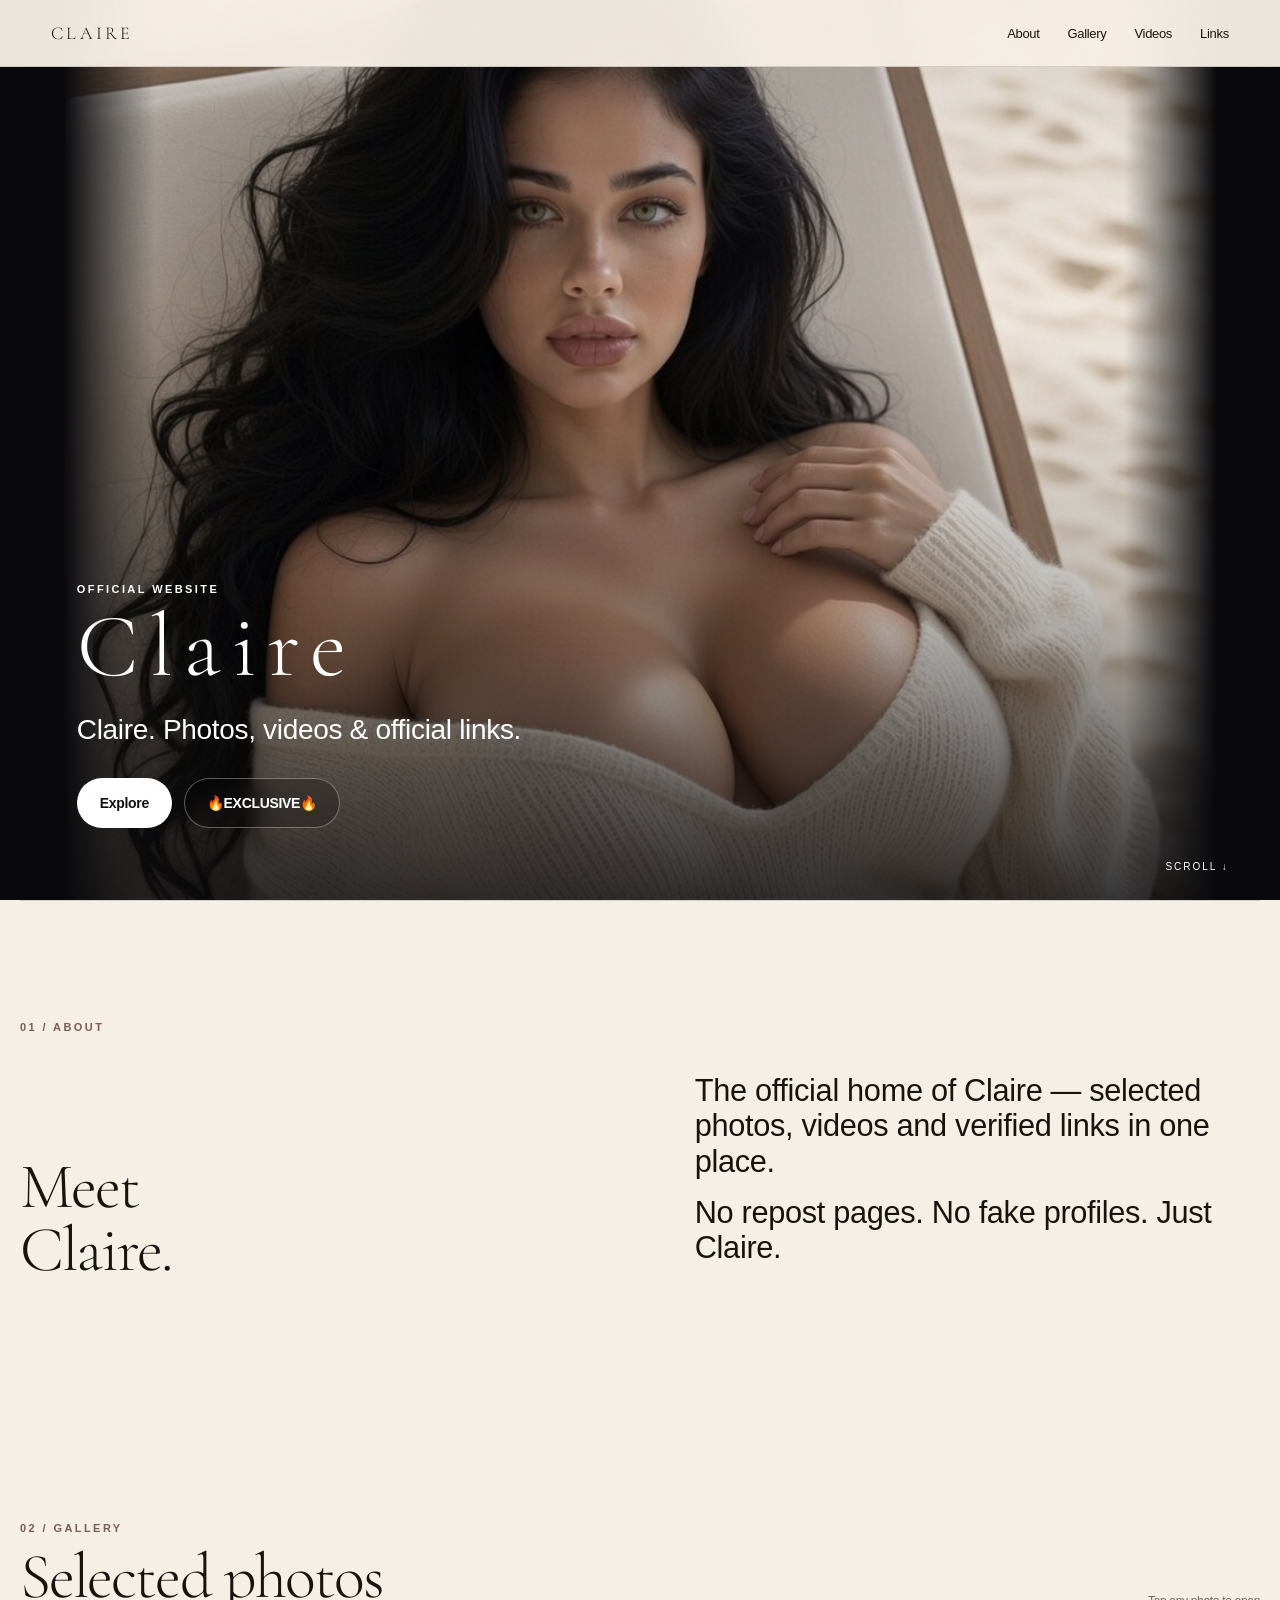
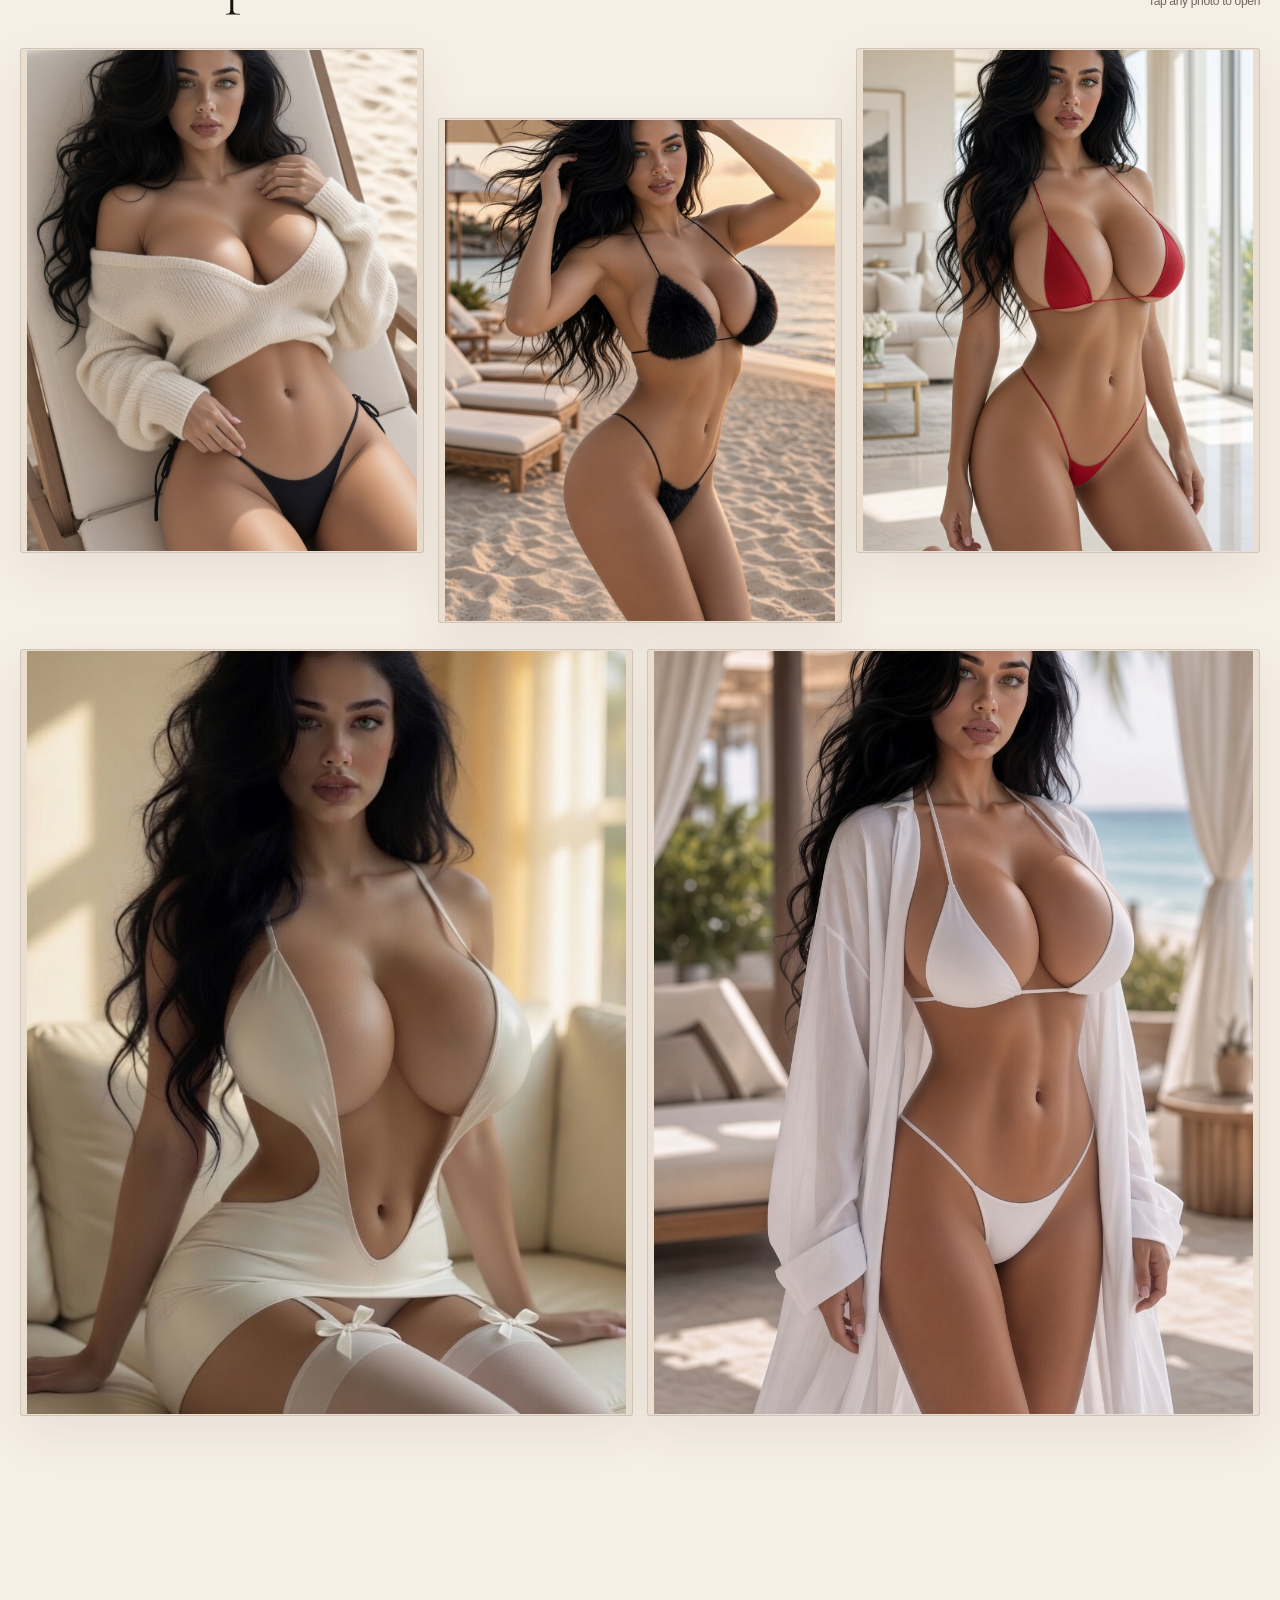
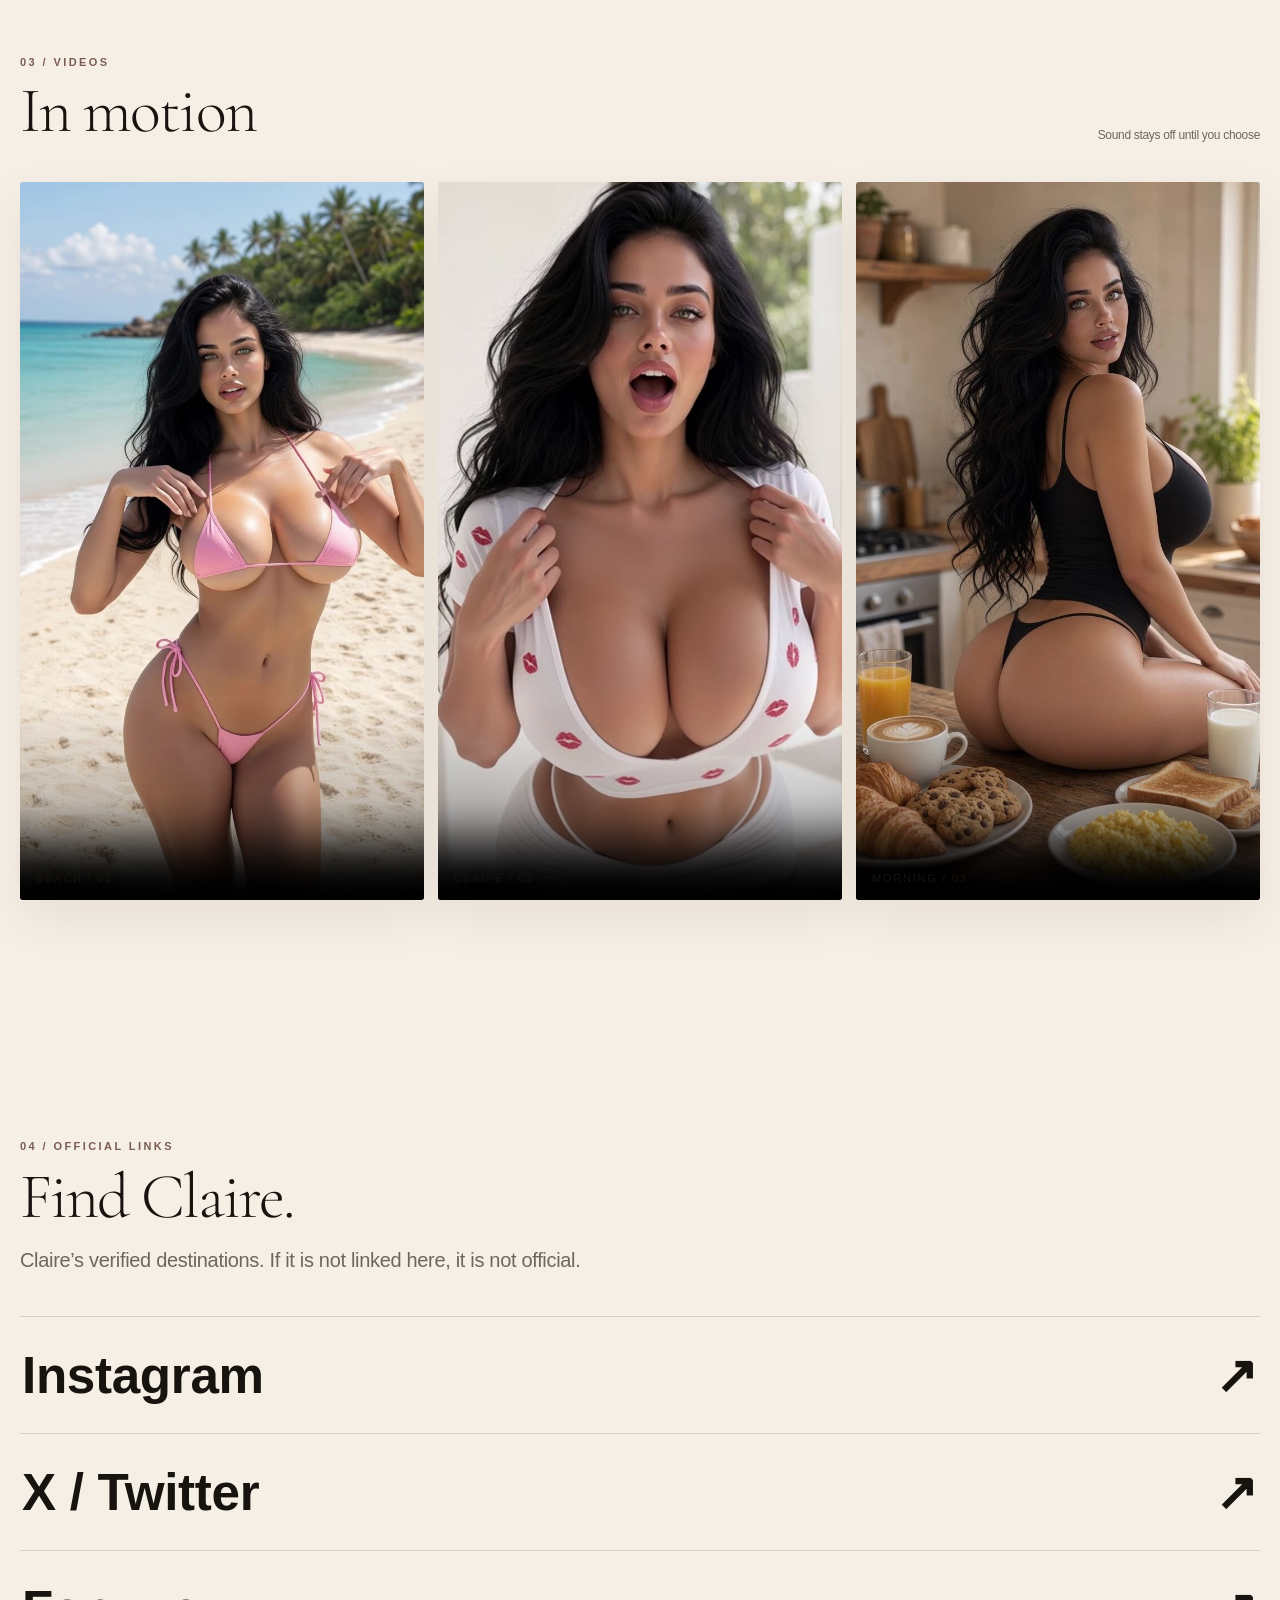
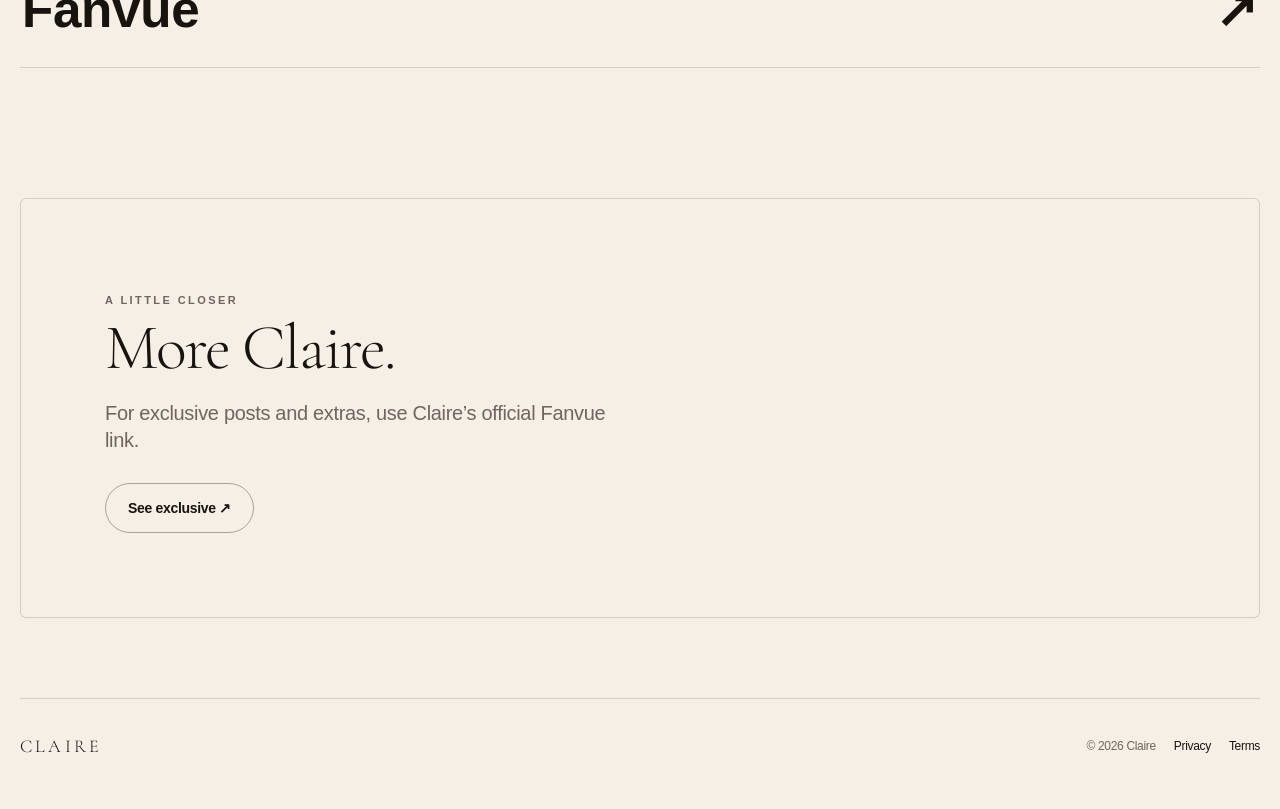
==== index.html @ aff9a241 "Add files via upload" ====
<!doctype html>
<html lang="en">
<head>
  <meta charset="utf-8" />
  <meta name="viewport" content="width=device-width, initial-scale=1" />
  <meta name="theme-color" content="#f3ede4" />
  <meta name="description" content="Claire — Official Website. Photos, videos and official links." />
  <title>Claire — Official Website</title>
  <link rel="preconnect" href="https://fonts.googleapis.com">
  <link rel="preconnect" href="https://fonts.gstatic.com" crossorigin>
  <link href="https://fonts.googleapis.com/css2?family=Cormorant+Garamond:wght@300;400&display=swap" rel="stylesheet">
  <link rel="stylesheet" href="styles.css?v=13" />

  <style>
    /* CLAIRE HERO V9 — full-page, centered, head + bust visible */
    .hero-media {
      position: absolute !important;
      inset: 0 !important;
      overflow: hidden !important;
      background: #09090b !important;
    }

    .hero-bg-video {
      position: absolute !important;
      inset: -6% !important;
      width: 112% !important;
      height: 112% !important;
      object-fit: cover !important;
      object-position: 50% 18% !important;
      filter: blur(28px) brightness(.46) saturate(.92) !important;
      transform: scale(1.06) !important;
      z-index: 0 !important;
    }

    .hero-fallback {
      position: absolute !important;
      inset: 0 !important;
      z-index: -1 !important;
    }

    @media (min-width: 761px) {
      .hero-video,
      .hero-video.is-ready {
        display: block !important;
        position: absolute !important;
        left: 50% !important;
        top: -19vh !important;

        width: auto !important;
        height: 228vh !important;

        max-width: none !important;
        max-height: none !important;

        object-fit: contain !important;
        object-position: center center !important;

        transform: translateX(-50%) !important;
        z-index: 2 !important;

        -webkit-mask-image: linear-gradient(
          to right,
          transparent 0%,
          black 8%,
          black 92%,
          transparent 100%
        ) !important;
        mask-image: linear-gradient(
          to right,
          transparent 0%,
          black 8%,
          black 92%,
          transparent 100%
        ) !important;
      }

      .hero-shade {
        z-index: 3 !important;
        background:
          linear-gradient(
            to top,
            rgba(9,9,11,.80) 0%,
            rgba(9,9,11,.24) 34%,
            rgba(9,9,11,.05) 66%,
            rgba(9,9,11,.12) 100%
          ) !important;
      }

      .hero-content,
      .scroll-cue {
        z-index: 4 !important;
      }

      .hero-content {
        width: min(930px, 100%) !important;
      }
    }

    @media (max-width: 760px) {
      .hero-bg-video {
        display: none !important;
      }

      .hero-video,
      .hero-video.is-ready {
        display: block !important;
        position: absolute !important;
        inset: 0 !important;
        width: 100% !important;
        height: 100% !important;
        object-fit: cover !important;
        object-position: 50% 22% !important;
        transform: none !important;
        z-index: 2 !important;
      }

      .hero-shade {
        z-index: 3 !important;
      }

      .hero-content {
        z-index: 4 !important;
      }
    }
  </style>


  <style>
    /* V11 — elegant serif + MUCH smaller section titles */
    .intro h2,
    .section-heading h2,
    .links-section h2,
    .exclusive h2 {
      font-family: "Cormorant Garamond", Georgia, serif !important;
      font-weight: 300 !important;
      font-size: clamp(42px, 5vw, 72px) !important;
      line-height: 0.98 !important;
      letter-spacing: -0.03em !important;
    }

    @media (max-width: 760px) {
      .intro h2,
      .section-heading h2,
      .links-section h2,
      .exclusive h2 {
        font-size: clamp(38px, 11vw, 52px) !important;
      }
    }
  </style>


  <style>
    /* V12 — soft cream editorial palette */
    :root {
      --cream: #f3ede4;
      --cream-2: #ece2d5;
      --ink: #17130f;
      --ink-soft: #6f675f;
      --cream-line: rgba(23,19,15,.14);
      --rose-muted: #b68f87;
    }

    html,
    body {
      background: var(--cream) !important;
      color: var(--ink) !important;
    }

    body {
      background-image:
        radial-gradient(circle at 15% 22%, rgba(255,255,255,.65), transparent 24%),
        linear-gradient(180deg, #f7f2eb 0%, var(--cream) 45%, #efe6da 100%) !important;
    }

    .noise {
      opacity: .025 !important;
      mix-blend-mode: multiply;
    }

    .site-header {
      background: rgba(247,242,235,.88) !important;
      border-bottom: 1px solid rgba(23,19,15,.08);
      backdrop-filter: blur(14px) !important;
      -webkit-backdrop-filter: blur(14px) !important;
    }

    .site-header .brand,
    .site-header .nav,
    .site-header .nav a,
    .menu-toggle {
      color: var(--ink) !important;
    }

    .hero {
      color: #fff !important;
      background: #09090b !important;
    }

    .hero .eyebrow,
    .hero h1,
    .hero-copy,
    .hero .button-ghost,
    .scroll-cue {
      color: #fff !important;
    }

    .hero .button-primary {
      background: #fff !important;
      color: #111 !important;
    }

    .hero .button-ghost {
      border-color: rgba(255,255,255,.34) !important;
      background: rgba(0,0,0,.18) !important;
    }

    .section,
    .intro,
    .links-section,
    .footer {
      color: var(--ink) !important;
      background: transparent !important;
    }

    .intro {
      border-top-color: var(--cream-line) !important;
    }

    .intro h2,
    .section-heading h2,
    .links-section h2,
    .exclusive h2,
    .intro-copy,
    .links-lead,
    .social-card,
    .footer,
    .footer a,
    .section-note {
      color: var(--ink) !important;
    }

    .muted,
    .section-note,
    .links-lead,
    .footer-meta {
      color: var(--ink-soft) !important;
    }

    .section-kicker {
      color: #7f5f58 !important;
    }

    .gallery-card,
    .video-card {
      background: #e7ddd0 !important;
      box-shadow: 0 18px 50px rgba(70,55,40,.08);
    }

    .gallery-card {
      border: 1px solid rgba(23,19,15,.12);
    }

    .social-list {
      border-top-color: var(--cream-line) !important;
    }

    .social-card {
      border-bottom-color: var(--cream-line) !important;
    }

    .social-card:hover {
      color: #8b625b !important;
    }

    .exclusive {
      background: linear-gradient(135deg, #efe4d6 0%, #ead9c8 58%, #e5d0c4 100%) !important;
      color: var(--ink) !important;
      border: 1px solid rgba(23,19,15,.10);
      box-shadow: 0 28px 70px rgba(72,53,37,.08);
    }

    .exclusive .eyebrow,
    .exclusive p:not(.eyebrow) {
      color: var(--ink-soft) !important;
    }

    .button-light {
      background: transparent !important;
      color: var(--ink) !important;
      border-color: rgba(23,19,15,.35) !important;
    }

    .button-light:hover {
      background: var(--ink) !important;
      color: #fff !important;
    }

    .footer {
      border-top-color: var(--cream-line) !important;
    }

    .footer .brand {
      color: var(--ink) !important;
    }

    @media (max-width: 760px) {
      .nav {
        background: rgba(247,242,235,.97) !important;
        border-color: rgba(23,19,15,.12) !important;
      }

      .nav a {
        color: var(--ink) !important;
      }
    }
  </style>


  <style>
    /* V13 — FORCE cream palette everywhere outside the hero */
    :root {
      --cream-bg: #f6efe5;
      --cream-bg-2: #efe4d7;
      --cream-line: rgba(24, 20, 16, .14);
      --ink: #17130f;
      --ink-soft: #6e665f;
    }

    html,
    body,
    main {
      background: var(--cream-bg) !important;
      color: var(--ink) !important;
    }

    main > section:not(.hero),
    .section,
    .intro,
    #about,
    #gallery,
    #videos,
    #links,
    .links-section,
    .footer {
      background: var(--cream-bg) !important;
      color: var(--ink) !important;
    }

    .site-header {
      background: rgba(246,239,229,.96) !important;
      border-bottom: 1px solid var(--cream-line) !important;
      backdrop-filter: blur(14px) !important;
      -webkit-backdrop-filter: blur(14px) !important;
    }

    .site-header .brand,
    .site-header .nav,
    .site-header .nav a,
    .site-header .menu-toggle {
      color: var(--ink) !important;
    }

    .hero {
      background: #09090b !important;
      color: #fff !important;
    }

    .hero *,
    .hero .eyebrow,
    .hero h1,
    .hero .hero-copy,
    .hero .scroll-cue {
      color: #fff !important;
    }

    .hero .button-primary {
      background: #fff !important;
      color: #111 !important;
    }

    .hero .button-ghost {
      color: #fff !important;
      background: rgba(0,0,0,.24) !important;
      border-color: rgba(255,255,255,.34) !important;
    }

    .section-kicker {
      color: #7b5c54 !important;
    }

    .intro h2,
    .section-heading h2,
    .links-section h2,
    .exclusive h2,
    .intro-copy,
    .intro-copy p,
    .links-lead,
    .section-note,
    .social-card,
    .social-card span,
    .footer,
    .footer a,
    .footer .brand {
      color: var(--ink) !important;
    }

    .muted,
    .section-note,
    .links-lead,
    .footer-meta {
      color: var(--ink-soft) !important;
    }

    .intro {
      border-top: 1px solid var(--cream-line) !important;
    }

    .social-list {
      border-top: 1px solid var(--cream-line) !important;
    }

    .social-card {
      border-bottom: 1px solid var(--cream-line) !important;
    }

    .gallery-card,
    .video-card {
      background: #e9ded0 !important;
      border-color: rgba(24,20,16,.12) !important;
    }

    .exclusive {
      background: var(--cream-bg-2) !important;
      color: var(--ink) !important;
      border: 1px solid var(--cream-line) !important;
      box-shadow: none !important;
    }

    .exclusive .eyebrow,
    .exclusive p:not(.eyebrow) {
      color: var(--ink-soft) !important;
    }

    .button-light {
      background: transparent !important;
      color: var(--ink) !important;
      border-color: rgba(24,20,16,.35) !important;
    }

    .button-light:hover {
      background: var(--ink) !important;
      color: #fff !important;
    }

    .footer {
      border-top: 1px solid var(--cream-line) !important;
    }

    @media (max-width: 760px) {
      .nav {
        background: rgba(246,239,229,.98) !important;
        border-color: var(--cream-line) !important;
      }

      .nav a {
        color: var(--ink) !important;
      }
    }
  </style>

</head>
<body>
  <div class="noise" aria-hidden="true"></div>

  <header class="site-header" id="top">
    <a class="brand" href="#top" aria-label="Claire home">CLAIRE</a>
    <button class="menu-toggle" aria-label="Open menu" aria-expanded="false">MENU</button>
    <nav class="nav" aria-label="Main navigation">
      <a href="#about">About</a>
      <a href="#gallery">Gallery</a>
      <a href="#videos">Videos</a>
      <a href="#links">Links</a>
    </nav>
  </header>

  <main>
    <section class="hero" aria-labelledby="hero-title">
      <div class="hero-media" aria-hidden="true">
        <video class="hero-bg-video" src="assets/videos/clip-01.mp4" autoplay muted playsinline loop preload="metadata"></video>
        <video id="heroVideo" class="hero-video" muted playsinline loop preload="metadata"></video>
        <div class="hero-fallback"></div>
      </div>
      <div class="hero-shade"></div>
      <div class="hero-content">
        <p class="eyebrow">OFFICIAL WEBSITE</p>
        <h1 id="hero-title">Claire</h1>
        <p class="hero-copy">Claire. Photos, videos & official links.</p>
        <div class="hero-actions">
          <!-- V15: flame EXCLUSIVE button -->
          <a class="button button-primary" href="#gallery">Explore</a>
          <a class="button button-ghost" data-social="fanvue" href="#links">🔥EXCLUSIVE🔥</a>
        </div>
      </div>
      <a class="scroll-cue" href="#about" aria-label="Scroll to about">SCROLL ↓</a>
    </section>

    <section class="section intro" id="about">
      <div class="section-kicker">01 / ABOUT</div>
      <div class="intro-grid">
        <h2>Meet<br />Claire.</h2>
        <div class="intro-copy">
          <p>The official home of Claire — selected photos, videos and verified links in one place.</p>
          <p class="muted">No repost pages. No fake profiles. Just Claire.</p>
        </div>
      </div>
    </section>

    <section class="section" id="gallery">
      <div class="section-heading">
        <div>
          <div class="section-kicker">02 / GALLERY</div>
          <h2>Selected photos</h2>
        </div>
        <span class="section-note">Tap any photo to open</span>
      </div>
      <div class="gallery-grid" id="galleryGrid" aria-live="polite"></div>
    </section>

    <section class="section" id="videos">
      <div class="section-heading">
        <div>
          <div class="section-kicker">03 / VIDEOS</div>
          <h2>In motion</h2>
        </div>
        <span class="section-note">Sound stays off until you choose</span>
      </div>
      <div class="video-grid" id="videoGrid"></div>
    </section>

    <section class="section links-section" id="links">
      <div class="section-kicker">04 / OFFICIAL LINKS</div>
      <h2>Find Claire.</h2>
      <p class="links-lead">Claire’s verified destinations. If it is not linked here, it is not official.</p>
      <div class="social-list">
        <a class="social-card" data-social="instagram" href="#" target="_blank" rel="noopener">
          <span>Instagram</span><strong>↗</strong>
        </a>
        <a class="social-card" data-social="x" href="#" target="_blank" rel="noopener">
          <span>X / Twitter</span><strong>↗</strong>
        </a>
        <a class="social-card" data-social="fanvue" href="#" target="_blank" rel="noopener">
          <span>Fanvue</span><strong>↗</strong>
        </a>
        
      </div>
    </section>

    <section class="exclusive" aria-label="Exclusive content">
      <div>
        <p class="eyebrow">A LITTLE CLOSER</p>
        <h2>More Claire.</h2>
        <p>For exclusive posts and extras, use Claire’s official Fanvue link.</p>
      </div>
      <a class="button button-light" data-social="fanvue" href="#" target="_blank" rel="noopener">See exclusive ↗</a>
    </section>
  </main>

  <footer class="footer">
    <a class="brand" href="#top">CLAIRE</a>
    <div class="footer-meta">
      <span>© <span id="year"></span> Claire</span>
      <a href="privacy.html">Privacy</a>
      <a href="terms.html">Terms</a>
    </div>
  </footer>

  <dialog class="lightbox" id="lightbox">
    <button class="lightbox-close" aria-label="Close image">×</button>
    <img id="lightboxImage" alt="Claire gallery image" />
  </dialog>

  <script src="config.js"></script>
  <script src="app.js"></script>
</body>
</html>
---- styles.css ----
:root {
  --bg: #09090b;
  --panel: #111114;
  --text: #f7f4f5;
  --muted: #aaa4a8;
  --line: rgba(255,255,255,.12);
  --accent: #f1a8c5;
  --accent-soft: #ffd7e6;
  --max: 1240px;
}

* { box-sizing: border-box; }
html { scroll-behavior: smooth; background: var(--bg); }
body {
  margin: 0;
  background: var(--bg);
  color: var(--text);
  font-family: Inter, ui-sans-serif, -apple-system, BlinkMacSystemFont, "Segoe UI", sans-serif;
  letter-spacing: -.02em;
}
a { color: inherit; text-decoration: none; }
button, a { -webkit-tap-highlight-color: transparent; }

.noise {
  position: fixed; inset: 0; z-index: 9999; pointer-events: none; opacity: .055;
  background-image: url("data:image/svg+xml,%3Csvg viewBox='0 0 180 180' xmlns='http://www.w3.org/2000/svg'%3E%3Cfilter id='n'%3E%3CfeTurbulence type='fractalNoise' baseFrequency='.95' numOctaves='3' stitchTiles='stitch'/%3E%3C/filter%3E%3Crect width='100%25' height='100%25' filter='url(%23n)' opacity='.45'/%3E%3C/svg%3E");
}

.site-header {
  position: fixed; top: 0; left: 0; right: 0; z-index: 50;
  display: flex; align-items: center; justify-content: space-between;
  padding: 22px clamp(20px, 4vw, 56px);
  background: linear-gradient(to bottom, rgba(9,9,11,.72), transparent);
  backdrop-filter: blur(2px);
}
.brand { font-family: "Cormorant Garamond", Georgia, serif; font-size: 18px; font-weight: 300; letter-spacing: .18em; }
.nav { display: flex; gap: 28px; font-size: 13px; color: rgba(255,255,255,.82); }
.nav a:hover { color: white; }
.menu-toggle { display: none; border: 0; color: white; background: transparent; font-weight: 800; letter-spacing: .12em; }

.hero {
  position: relative; min-height: 100svh; overflow: hidden;
  display: flex; align-items: end; padding: clamp(110px, 16vw, 190px) clamp(20px, 6vw, 80px) 72px;
}
.hero-media, .hero-shade { position: absolute; inset: 0; }
.hero-video { width: 100%; height: 100%; object-fit: cover; display: none; }
.hero-video.is-ready { display: block; }
.hero-fallback {
  width: 100%; height: 100%;
  background:
    radial-gradient(circle at 67% 20%, rgba(241,168,197,.35), transparent 29%),
    radial-gradient(circle at 18% 72%, rgba(255,255,255,.11), transparent 28%),
    linear-gradient(135deg, #1a171b 0%, #0d0d10 40%, #25151d 100%);
}
.hero-shade { background: linear-gradient(to top, rgba(9,9,11,.95) 0%, rgba(9,9,11,.18) 55%, rgba(9,9,11,.25) 100%); }
.hero-content { position: relative; z-index: 2; width: min(930px, 100%); }
.eyebrow, .section-kicker { font-size: 11px; letter-spacing: .22em; font-weight: 800; color: var(--accent-soft); }
.hero h1 { margin: 10px 0 12px; font-family: "Cormorant Garamond", Georgia, serif; font-size: clamp(44px, 7vw, 96px); font-weight: 300; line-height: .92; letter-spacing: .12em; text-transform: none; }
.hero-copy { margin: 26px 0 32px; max-width: 520px; font-size: clamp(18px, 2.2vw, 28px); color: rgba(255,255,255,.82); }
.hero-actions { display: flex; gap: 12px; flex-wrap: wrap; }
.button {
  display: inline-flex; align-items: center; justify-content: center; min-height: 50px;
  padding: 0 22px; border: 1px solid var(--line); border-radius: 999px; font-weight: 800; font-size: 14px;
  transition: transform .2s ease, background .2s ease, color .2s ease;
}
.button:hover { transform: translateY(-2px); }
.button-primary { background: white; color: #0b0b0d; }
.button-ghost { background: rgba(0,0,0,.2); backdrop-filter: blur(12px); }
.button-light { background: #0d0d10; color: white; border-color: #0d0d10; }
.scroll-cue { position: absolute; right: clamp(20px, 4vw, 56px); bottom: 28px; z-index: 2; font-size: 10px; letter-spacing: .2em; color: rgba(255,255,255,.55); }

.section { width: min(var(--max), calc(100% - 40px)); margin: 0 auto; padding: 120px 0; }
.intro { border-top: 1px solid var(--line); }
.intro-grid { display: grid; grid-template-columns: 1.05fr .95fr; gap: 50px; margin-top: 40px; align-items: end; }
.intro h2, .section-heading h2, .links-section h2, .exclusive h2 {
  margin: 0;
  font-family: "Cormorant Garamond", Georgia, serif;
  font-size: clamp(48px, 8vw, 110px);
  font-weight: 300;
  line-height: .9;
  letter-spacing: -.035em;
}
.intro-copy { max-width: 560px; font-size: clamp(21px, 2.4vw, 34px); line-height: 1.15; }
.intro-copy p { margin: 0 0 16px; }
.muted { color: var(--muted); }
.section-heading { display: flex; justify-content: space-between; align-items: end; gap: 20px; margin-bottom: 40px; }
.section-heading h2 { margin-top: 12px; font-size: clamp(46px, 6vw, 86px); font-family: "Cormorant Garamond", Georgia, serif; font-weight: 300; }
.section-note { color: var(--muted); font-size: 12px; }

.gallery-grid { display: grid; grid-template-columns: repeat(12, 1fr); gap: 14px; }
.gallery-card {
  grid-column: span 4; position: relative; aspect-ratio: 4/5; overflow: hidden; background: #141418;
  border-radius: 3px; cursor: zoom-in;
}
.gallery-card:nth-child(2), .gallery-card:nth-child(5) { margin-top: 70px; }
.gallery-card img { width: 100%; height: 100%; object-fit: cover; display: block; transition: transform .55s cubic-bezier(.2,.7,.2,1); }
.gallery-card:hover img { transform: scale(1.025); }
.gallery-card .ph {
  position: absolute; inset: 0; display: flex; align-items: end; padding: 18px;
  background: linear-gradient(145deg, #1a171b, #2b1721 62%, #111114);
  color: rgba(255,255,255,.62); font-size: 11px; letter-spacing: .16em;
}

.video-grid { display: grid; grid-template-columns: repeat(3, 1fr); gap: 14px; }
.video-card { position: relative; overflow: hidden; aspect-ratio: 9/16; background: #151518; border-radius: 3px; }
.video-card video { width: 100%; height: 100%; object-fit: cover; display: block; }
.video-placeholder { position: absolute; inset: 0; display: grid; place-items: center; background: radial-gradient(circle at 50% 35%, #3a1c29, #111114 65%); }
.video-placeholder span { width: 62px; height: 62px; border-radius: 50%; border: 1px solid rgba(255,255,255,.28); display: grid; place-items: center; font-size: 20px; }
.video-label { position: absolute; left: 16px; bottom: 16px; z-index: 2; font-size: 11px; letter-spacing: .16em; }

.links-section { padding-bottom: 130px; }
.links-section h2 { margin-top: 14px; }
.links-lead { color: var(--muted); font-size: 20px; margin: 20px 0 44px; }
.social-list { border-top: 1px solid var(--line); }
.social-card {
  display: flex; align-items: center; justify-content: space-between; gap: 20px;
  padding: 28px 2px; border-bottom: 1px solid var(--line); font-size: clamp(25px, 4vw, 54px); font-weight: 750;
  transition: padding .2s ease, color .2s ease;
}
.social-card:hover { padding-left: 14px; color: var(--accent-soft); }
.social-card.is-disabled { opacity: .35; pointer-events: none; }

.exclusive {
  width: min(var(--max), calc(100% - 40px)); margin: 0 auto 80px; padding: clamp(36px, 7vw, 84px);
  min-height: 420px; display: flex; flex-direction: column; justify-content: space-between; align-items: flex-start;
  background: linear-gradient(135deg, #f8e7ed, #f0a9c5 58%, #d77fa1); color: #101012; border-radius: 6px;
}
.exclusive .eyebrow { color: rgba(16,16,18,.66); }
.exclusive h2 { margin-top: 8px; }
.exclusive p:not(.eyebrow) { max-width: 520px; font-size: 20px; line-height: 1.35; color: rgba(16,16,18,.72); }

.footer {
  width: min(var(--max), calc(100% - 40px)); margin: 0 auto; padding: 36px 0 52px; border-top: 1px solid var(--line);
  display: flex; justify-content: space-between; gap: 30px; align-items: center;
}
.footer-meta { display: flex; gap: 18px; flex-wrap: wrap; color: var(--muted); font-size: 12px; }
.footer-meta a:hover { color: white; }

.lightbox { border: 0; padding: 0; width: 100vw; height: 100vh; max-width: none; max-height: none; background: rgba(0,0,0,.94); }
.lightbox::backdrop { background: rgba(0,0,0,.85); }
.lightbox img { width: 100%; height: 100%; object-fit: contain; }
.lightbox-close { position: fixed; top: 16px; right: 20px; z-index: 2; width: 46px; height: 46px; border-radius: 50%; border: 1px solid rgba(255,255,255,.2); background: rgba(0,0,0,.45); color: white; font-size: 26px; }

@media (max-width: 760px) {
  .site-header { padding: 18px 20px; }
  .menu-toggle { display: block; }
  .nav {
    position: absolute; top: 58px; left: 20px; right: 20px; display: none; flex-direction: column; gap: 0;
    background: rgba(13,13,16,.94); border: 1px solid var(--line); backdrop-filter: blur(18px); padding: 8px;
  }
  .nav.is-open { display: flex; }
  .nav a { padding: 14px 12px; }
  .hero { padding: 120px 20px 72px; }
  .hero h1 { font-size: clamp(42px, 14vw, 64px); letter-spacing: .10em; }
  .hero-copy { max-width: 330px; }
  .scroll-cue { display: none; }
  .section { width: min(100% - 32px, var(--max)); padding: 88px 0; }
  .intro-grid { grid-template-columns: 1fr; gap: 30px; }
  .section-heading { align-items: start; flex-direction: column; }
  .gallery-grid { grid-template-columns: repeat(2, 1fr); gap: 8px; }
  .gallery-card { grid-column: span 1; }
  .gallery-card:nth-child(2), .gallery-card:nth-child(5) { margin-top: 34px; }
  .video-grid { grid-template-columns: 1fr 1fr; gap: 8px; }
  .video-card:nth-child(3) { display: none; }
  .exclusive { width: calc(100% - 32px); min-height: 480px; margin-bottom: 48px; }
  .footer { width: calc(100% - 32px); align-items: flex-start; flex-direction: column; }
}

@media (prefers-reduced-motion: reduce) {
  html { scroll-behavior: auto; }
  * { transition: none !important; }
}

/* V2 — Claire media integration */
.hero-fallback.has-image {
  background-size: cover;
  background-position: center 34%;
  transform: scale(1.01);
}
.gallery-grid .gallery-card:nth-child(4),
.gallery-grid .gallery-card:nth-child(5) {
  grid-column: span 6;
  aspect-ratio: 4 / 5;
  margin-top: 12px;
}
.video-card::after {
  content: "";
  position: absolute;
  inset: 0;
  pointer-events: none;
  background: linear-gradient(to top, rgba(0,0,0,.42), transparent 28%);
}
.video-card video { position: relative; z-index: 0; }
.video-label { z-index: 3; text-shadow: 0 1px 14px rgba(0,0,0,.6); }
@media (max-width: 760px) {
  .gallery-grid .gallery-card:nth-child(4),
  .gallery-grid .gallery-card:nth-child(5) {
    grid-column: span 1;
    margin-top: 0;
  }
  .gallery-grid .gallery-card:nth-child(5) {
    grid-column: 1 / -1;
    aspect-ratio: 4 / 5;
  }
}
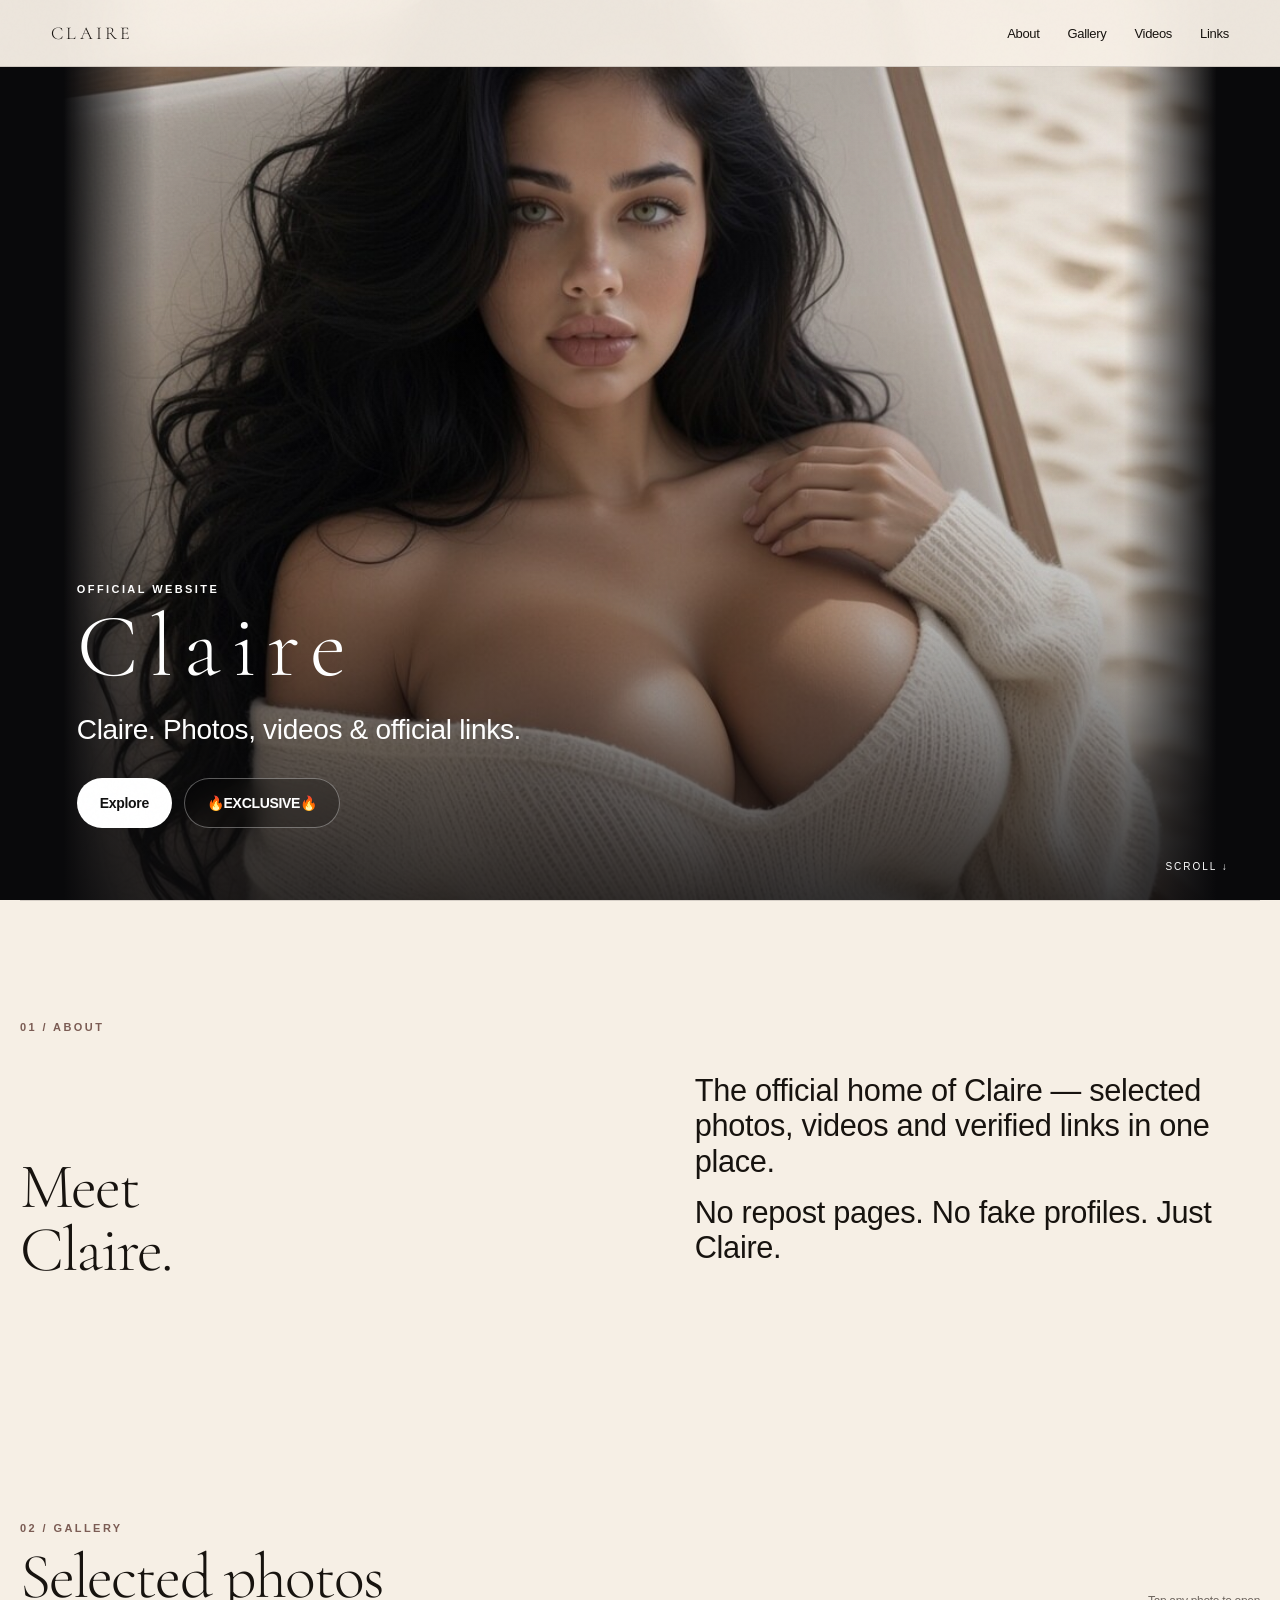
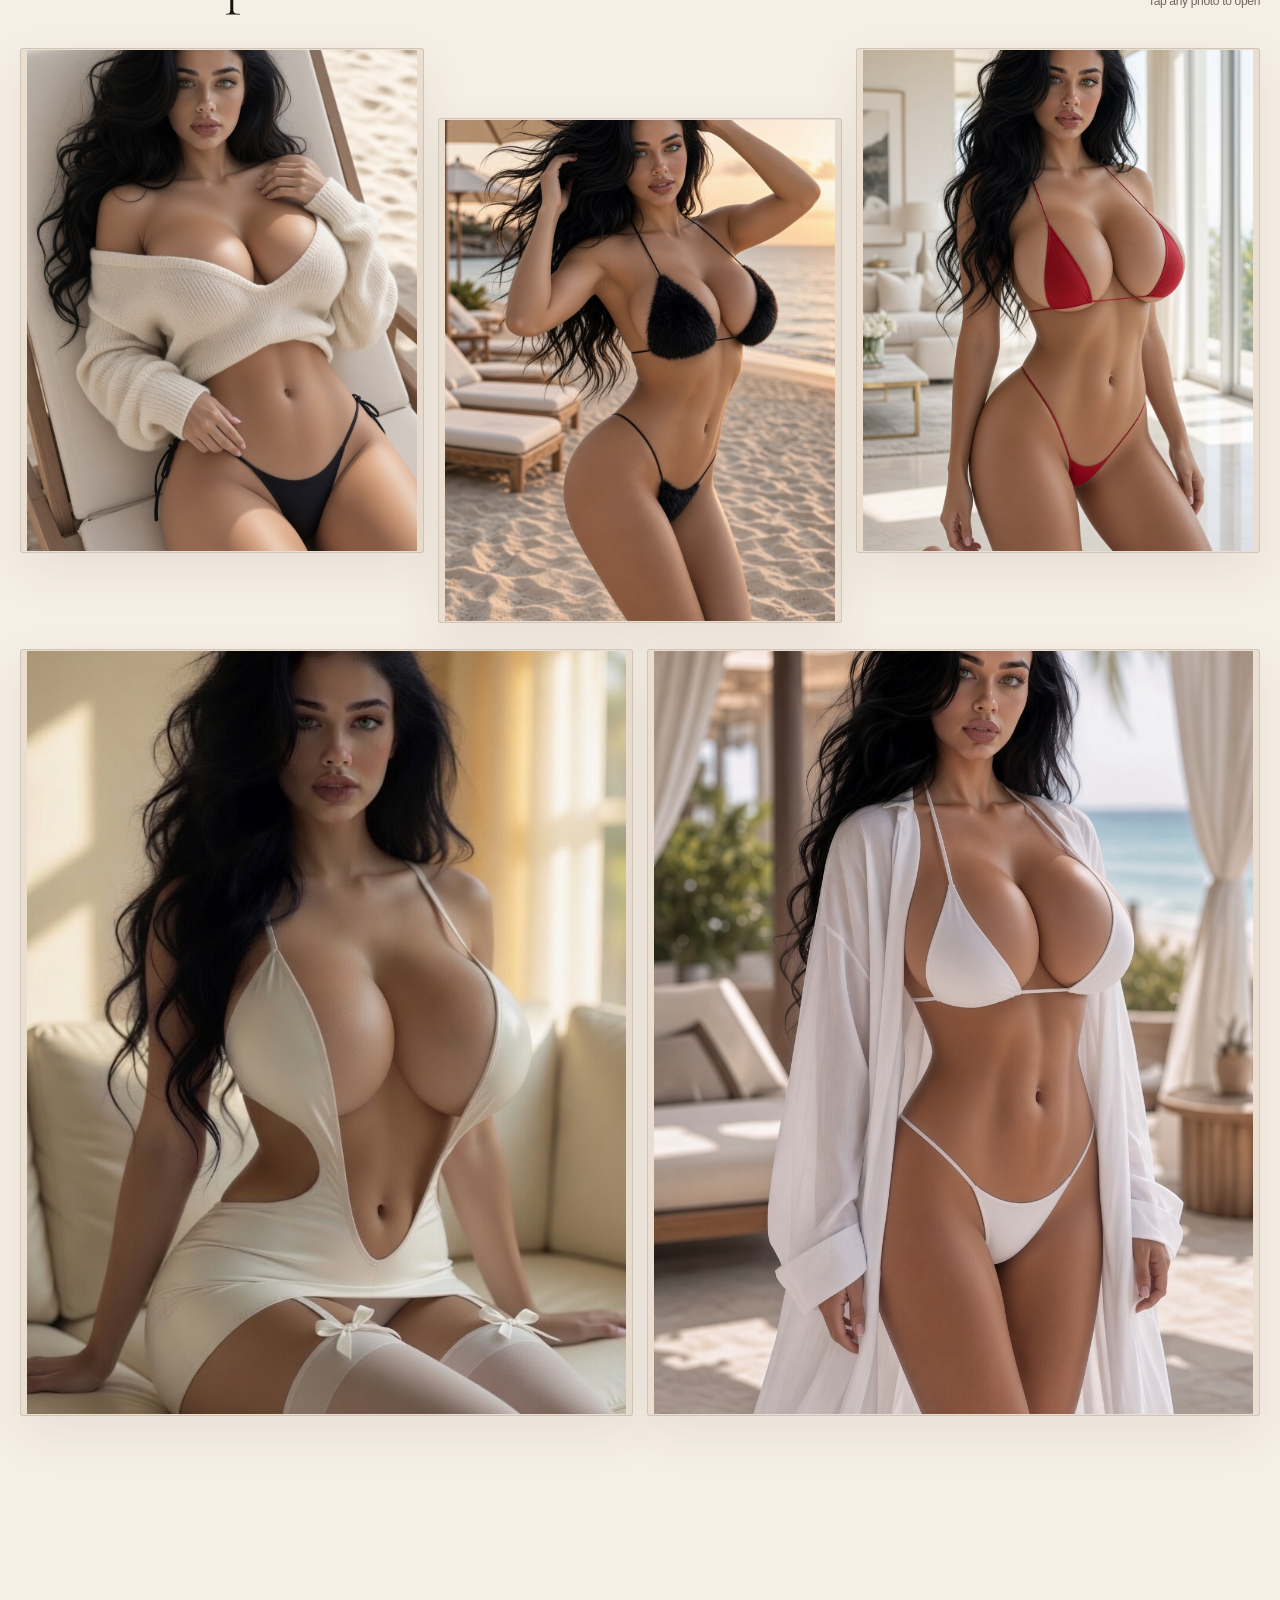
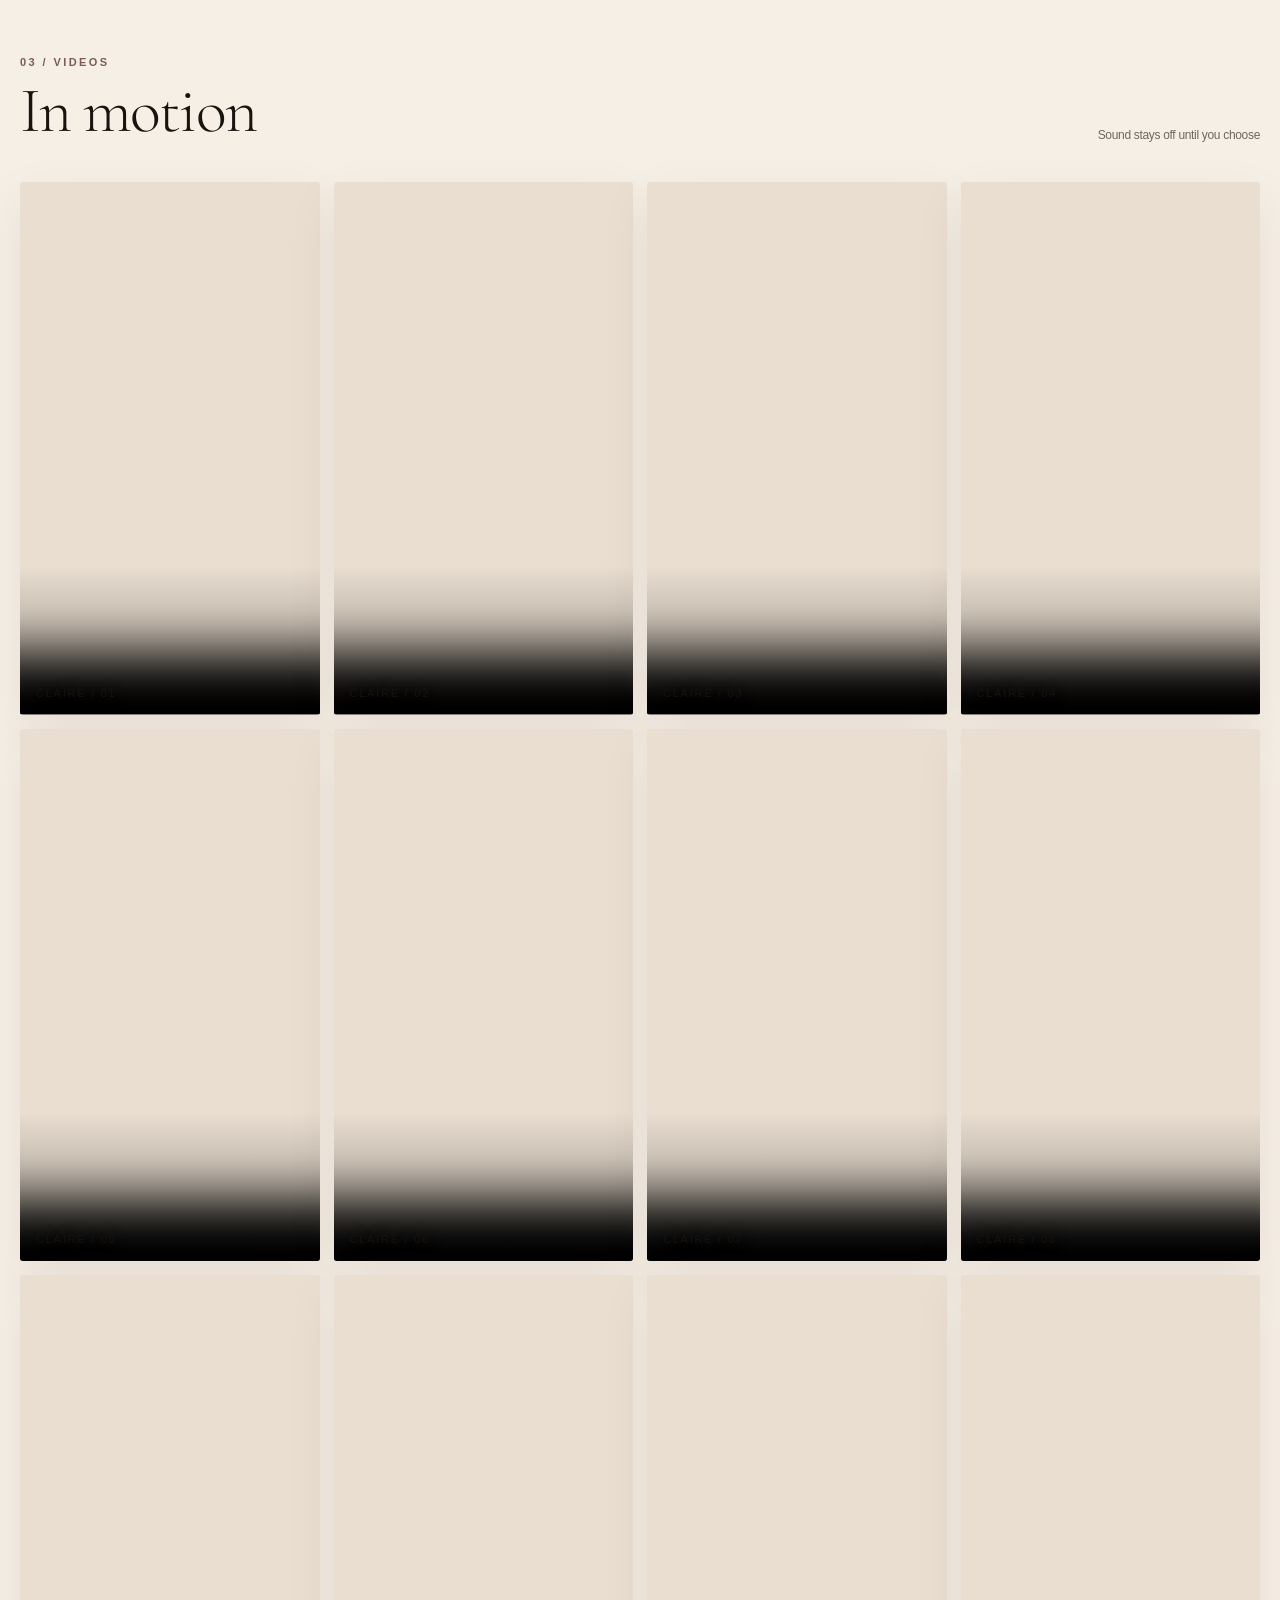
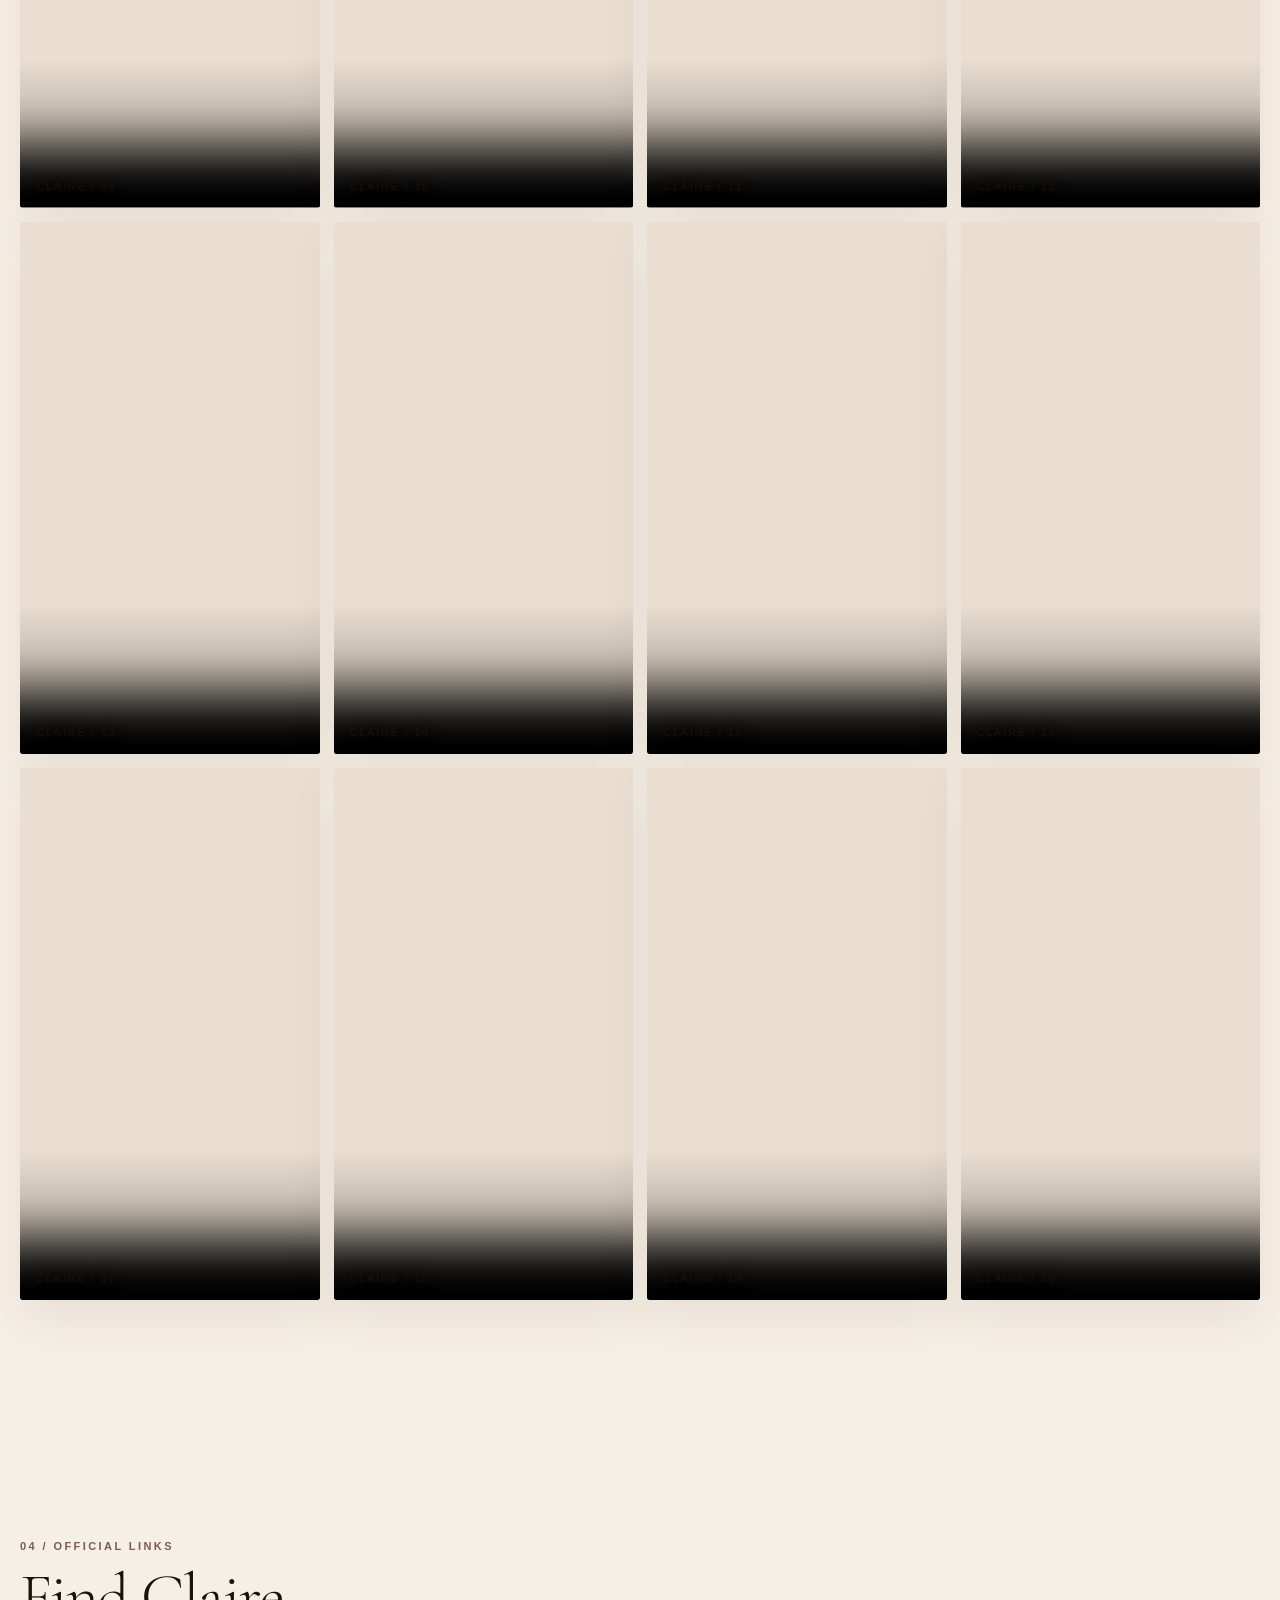
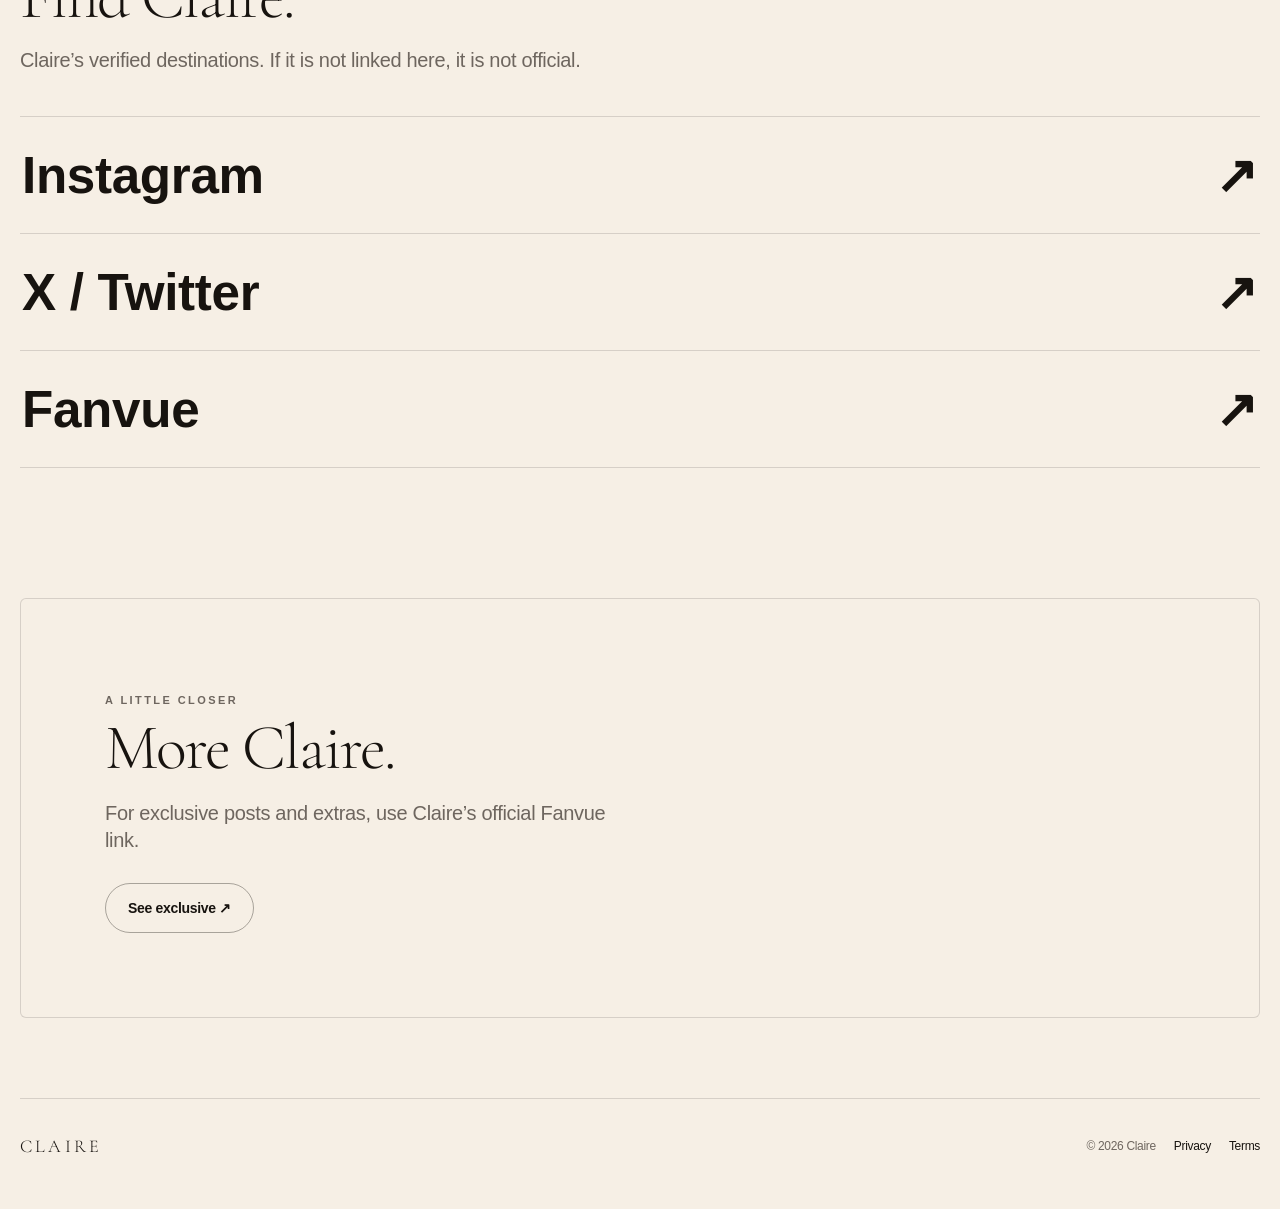
==== commit e4b849b4: "Update index.html" ====
--- a/index.html
+++ b/index.html
@@ -9,7 +9,7 @@
   <link rel="preconnect" href="https://fonts.googleapis.com">
   <link rel="preconnect" href="https://fonts.gstatic.com" crossorigin>
   <link href="https://fonts.googleapis.com/css2?family=Cormorant+Garamond:wght@300;400&display=swap" rel="stylesheet">
-  <link rel="stylesheet" href="styles.css?v=13" />
+  <link rel="stylesheet" href="styles.css?v=17" />
 
   <style>
     /* CLAIRE HERO V9 — full-page, centered, head + bust visible */
@@ -468,8 +468,21 @@
     }
   </style>
 
+
+  <style>
+    /* V16 — 20-video gallery */
+    @media (min-width: 1000px) {
+      .video-grid { grid-template-columns: repeat(4, 1fr) !important; }
+    }
+    @media (max-width: 760px) {
+      .video-grid { grid-template-columns: repeat(2, 1fr) !important; }
+      .video-card:nth-child(3) { display: block !important; }
+    }
+  </style>
+
 </head>
 <body>
+  <!-- CLAIRE SITE V17: 20 NEW VIDEOS INLINE CONFIG -->
   <div class="noise" aria-hidden="true"></div>
 
   <header class="site-header" id="top">
@@ -579,7 +592,174 @@
     <img id="lightboxImage" alt="Claire gallery image" />
   </dialog>
 
-  <script src="config.js"></script>
-  <script src="app.js"></script>
+  <script>
+/* V17 INLINE CONFIG — 20 showcase videos, hero unchanged */
+window.CLAIRE_SITE = {
+  socials: {
+    instagram: "https://www.instagram.com/claire_velvetmuse/",
+    x: "https://x.com/claireVelvetX",
+    fanvue: "https://www.fanvue.com/clairevogue",
+    tiktok: "#"
+  },
+  heroVideo: "assets/videos/clip-01.mp4",
+  heroPoster: "assets/images/claire-01.jpg",
+  gallery: [
+    "assets/images/claire-01.jpg",
+    "assets/images/claire-02.jpg",
+    "assets/images/claire-03.jpg",
+    "assets/images/claire-04.jpg",
+    "assets/images/claire-05.jpg"
+  ],
+  videos: [
+    { src: "assets/videos/showcase/claire-01.mp4", poster: "assets/posters/showcase/claire-01.jpg", label: "CLAIRE / 01" },
+    { src: "assets/videos/showcase/claire-02.mp4", poster: "assets/posters/showcase/claire-02.jpg", label: "CLAIRE / 02" },
+    { src: "assets/videos/showcase/claire-03.mp4", poster: "assets/posters/showcase/claire-03.jpg", label: "CLAIRE / 03" },
+    { src: "assets/videos/showcase/claire-04.mp4", poster: "assets/posters/showcase/claire-04.jpg", label: "CLAIRE / 04" },
+    { src: "assets/videos/showcase/claire-05.mp4", poster: "assets/posters/showcase/claire-05.jpg", label: "CLAIRE / 05" },
+    { src: "assets/videos/showcase/claire-06.mp4", poster: "assets/posters/showcase/claire-06.jpg", label: "CLAIRE / 06" },
+    { src: "assets/videos/showcase/claire-07.mp4", poster: "assets/posters/showcase/claire-07.jpg", label: "CLAIRE / 07" },
+    { src: "assets/videos/showcase/claire-08.mp4", poster: "assets/posters/showcase/claire-08.jpg", label: "CLAIRE / 08" },
+    { src: "assets/videos/showcase/claire-09.mp4", poster: "assets/posters/showcase/claire-09.jpg", label: "CLAIRE / 09" },
+    { src: "assets/videos/showcase/claire-10.mp4", poster: "assets/posters/showcase/claire-10.jpg", label: "CLAIRE / 10" },
+    { src: "assets/videos/showcase/claire-11.mp4", poster: "assets/posters/showcase/claire-11.jpg", label: "CLAIRE / 11" },
+    { src: "assets/videos/showcase/claire-12.mp4", poster: "assets/posters/showcase/claire-12.jpg", label: "CLAIRE / 12" },
+    { src: "assets/videos/showcase/claire-13.mp4", poster: "assets/posters/showcase/claire-13.jpg", label: "CLAIRE / 13" },
+    { src: "assets/videos/showcase/claire-14.mp4", poster: "assets/posters/showcase/claire-14.jpg", label: "CLAIRE / 14" },
+    { src: "assets/videos/showcase/claire-15.mp4", poster: "assets/posters/showcase/claire-15.jpg", label: "CLAIRE / 15" },
+    { src: "assets/videos/showcase/claire-16.mp4", poster: "assets/posters/showcase/claire-16.jpg", label: "CLAIRE / 16" },
+    { src: "assets/videos/showcase/claire-17.mp4", poster: "assets/posters/showcase/claire-17.jpg", label: "CLAIRE / 17" },
+    { src: "assets/videos/showcase/claire-18.mp4", poster: "assets/posters/showcase/claire-18.jpg", label: "CLAIRE / 18" },
+    { src: "assets/videos/showcase/claire-19.mp4", poster: "assets/posters/showcase/claire-19.jpg", label: "CLAIRE / 19" },
+    { src: "assets/videos/showcase/claire-20.mp4", poster: "assets/posters/showcase/claire-20.jpg", label: "CLAIRE / 20" }
+  ]
+};
+
+  </script>
+
+  <script>
+/* V17 INLINE APP */
+(() => {
+  const config = window.CLAIRE_SITE || {};
+  const socials = config.socials || {};
+
+  document.querySelectorAll('[data-social]').forEach((el) => {
+    const key = el.dataset.social;
+    const url = socials[key];
+    if (url && url !== '#') {
+      el.href = url;
+    } else {
+      if (el.classList.contains('social-card')) {
+        el.classList.add('is-disabled');
+        el.setAttribute('aria-disabled', 'true');
+        el.removeAttribute('target');
+      }
+      if (el.classList.contains('button')) {
+        el.href = '#links';
+      }
+    }
+  });
+
+  const heroVideo = document.getElementById('heroVideo');
+  const heroFallback = document.querySelector('.hero-fallback');
+  if (heroFallback && config.heroPoster) {
+    heroFallback.style.backgroundImage = `linear-gradient(to top, rgba(9,9,11,.18), rgba(9,9,11,.06)), url("${config.heroPoster}")`;
+    heroFallback.classList.add('has-image');
+  }
+  if (heroVideo && config.heroVideo) {
+    heroVideo.src = config.heroVideo;
+    if (config.heroPoster) heroVideo.poster = config.heroPoster;
+    heroVideo.addEventListener('canplay', () => {
+      heroVideo.classList.add('is-ready');
+      heroVideo.play().catch(() => {});
+    }, { once: true });
+  }
+
+  const galleryGrid = document.getElementById('galleryGrid');
+  const gallery = Array.isArray(config.gallery) ? config.gallery.filter(Boolean) : [];
+  const galleryItems = gallery.length ? gallery : ['', '', '', '', '', ''];
+
+  galleryItems.forEach((path, i) => {
+    const card = document.createElement('button');
+    card.type = 'button';
+    card.className = 'gallery-card';
+    card.setAttribute('aria-label', `Open Claire photo ${i + 1}`);
+
+    if (path) {
+      const img = document.createElement('img');
+      img.src = path;
+      img.alt = `Claire photo ${i + 1}`;
+      img.loading = i < 2 ? 'eager' : 'lazy';
+      img.decoding = 'async';
+      card.appendChild(img);
+      card.addEventListener('click', () => openLightbox(path));
+    } else {
+      const ph = document.createElement('div');
+      ph.className = 'ph';
+      ph.textContent = `CLAIRE / PHOTO ${String(i + 1).padStart(2, '0')}`;
+      card.appendChild(ph);
+    }
+    galleryGrid.appendChild(card);
+  });
+
+  const videoGrid = document.getElementById('videoGrid');
+  const videos = Array.isArray(config.videos) ? config.videos : [];
+  const videoItems = videos.length ? videos : ['', '', ''];
+
+  videoItems.forEach((item, i) => {
+    const data = typeof item === 'string' ? { src: item } : (item || {});
+    const card = document.createElement('article');
+    card.className = 'video-card';
+
+    if (data.src) {
+      const video = document.createElement('video');
+      video.src = data.src;
+      if (data.poster) video.poster = data.poster;
+      video.muted = true;
+      video.loop = true;
+      video.playsInline = true;
+      video.preload = 'none';
+      video.controls = true;
+      card.appendChild(video);
+    } else {
+      const ph = document.createElement('div');
+      ph.className = 'video-placeholder';
+      ph.innerHTML = '<span>▶</span>';
+      card.appendChild(ph);
+    }
+
+    const label = document.createElement('div');
+    label.className = 'video-label';
+    label.textContent = data.label || `VIDEO ${String(i + 1).padStart(2, '0')}`;
+    card.appendChild(label);
+    videoGrid.appendChild(card);
+  });
+
+  const lightbox = document.getElementById('lightbox');
+  const lightboxImage = document.getElementById('lightboxImage');
+  const close = document.querySelector('.lightbox-close');
+
+  function openLightbox(src) {
+    if (!lightbox || !lightboxImage) return;
+    lightboxImage.src = src;
+    lightbox.showModal();
+  }
+
+  close?.addEventListener('click', () => lightbox.close());
+  lightbox?.addEventListener('click', (e) => {
+    if (e.target === lightbox) lightbox.close();
+  });
+
+  const toggle = document.querySelector('.menu-toggle');
+  const nav = document.querySelector('.nav');
+  toggle?.addEventListener('click', () => {
+    const open = nav.classList.toggle('is-open');
+    toggle.setAttribute('aria-expanded', String(open));
+  });
+  nav?.querySelectorAll('a').forEach(a => a.addEventListener('click', () => nav.classList.remove('is-open')));
+
+  document.getElementById('year').textContent = new Date().getFullYear();
+})();
+
+  </script>
 </body>
 </html>
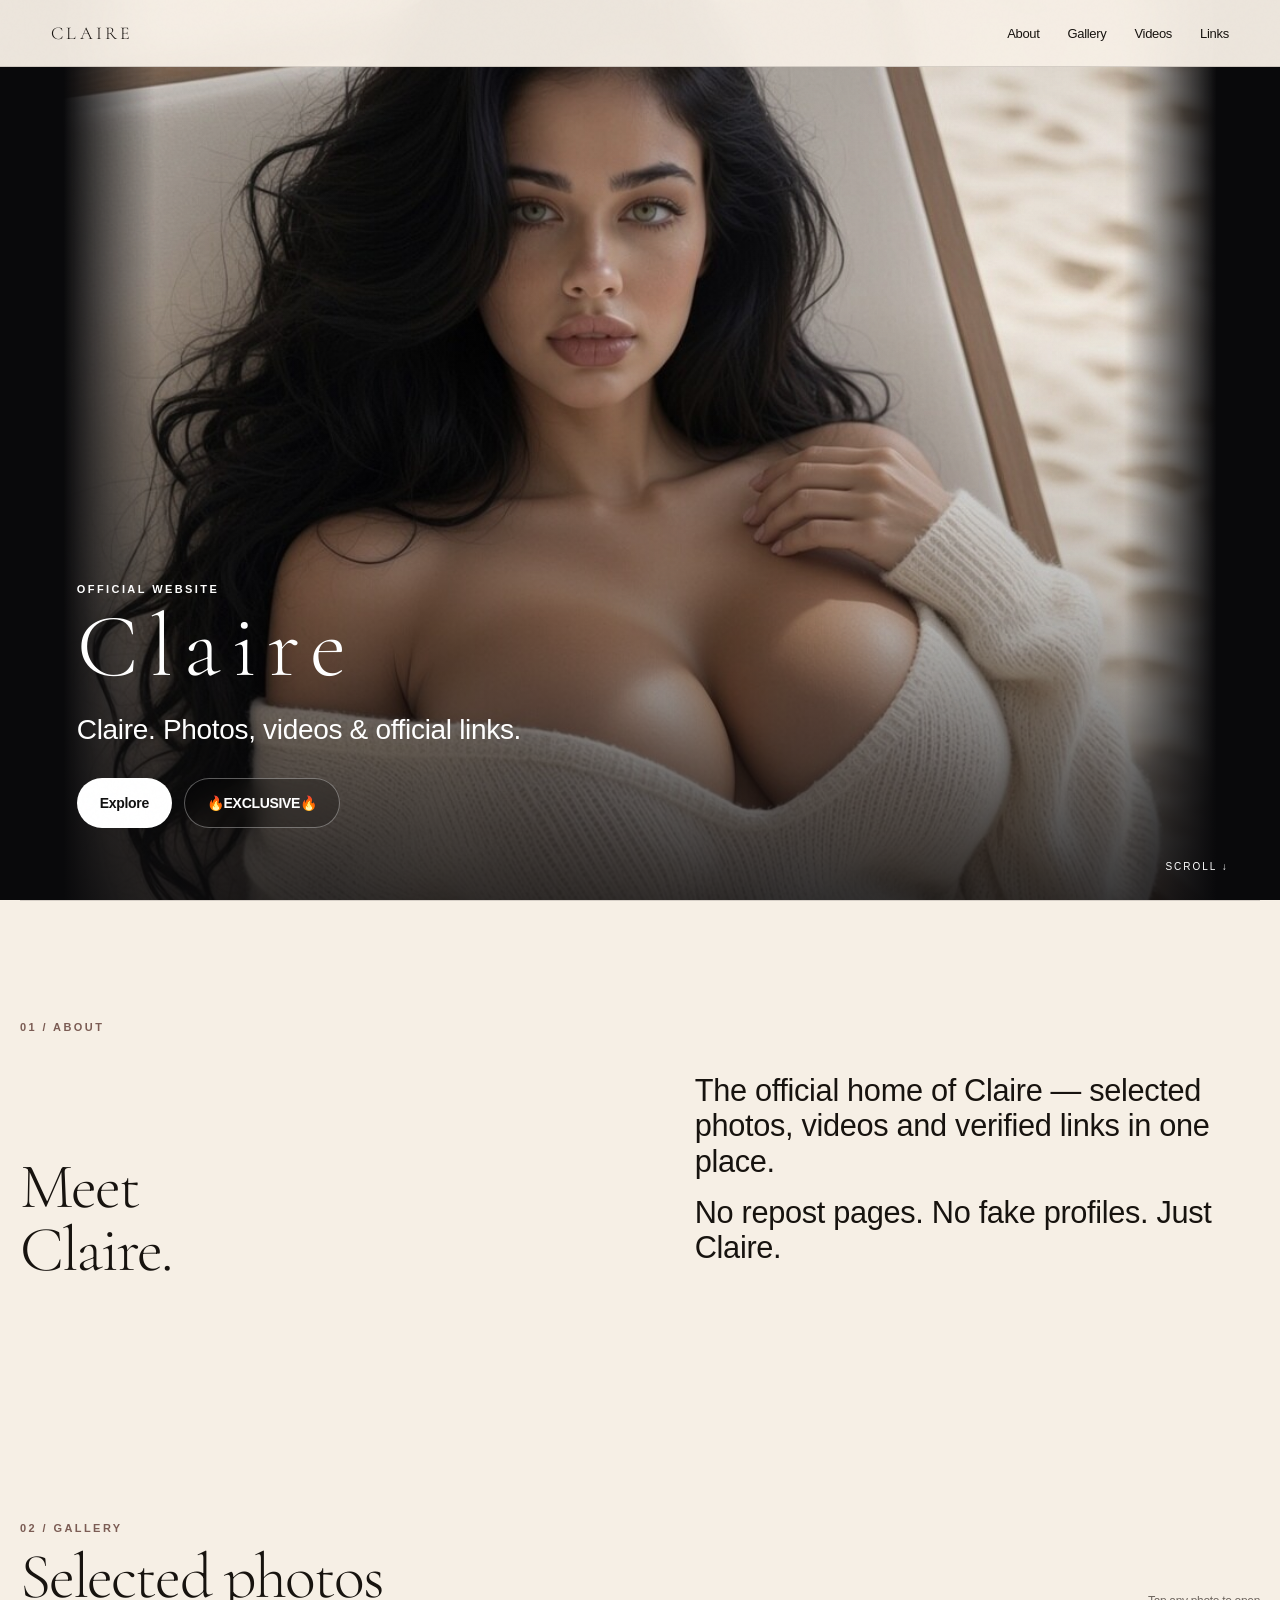
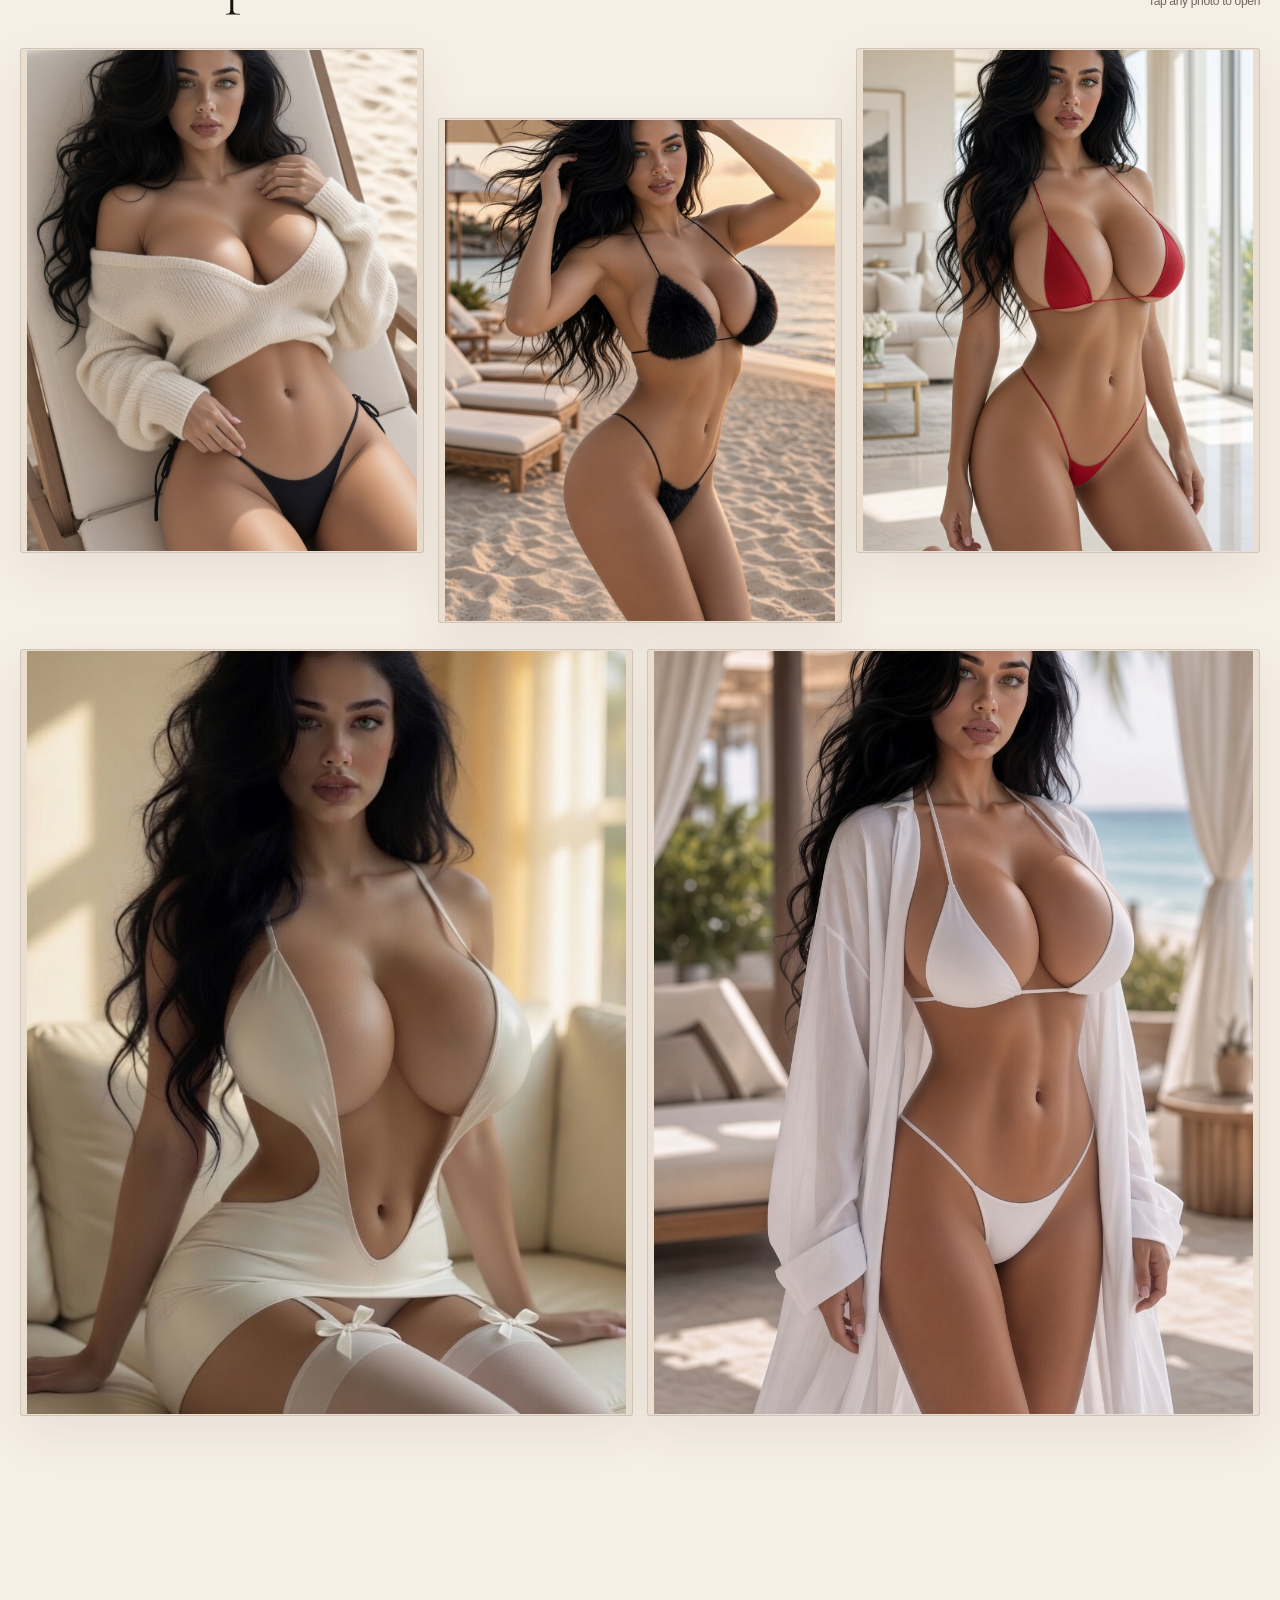
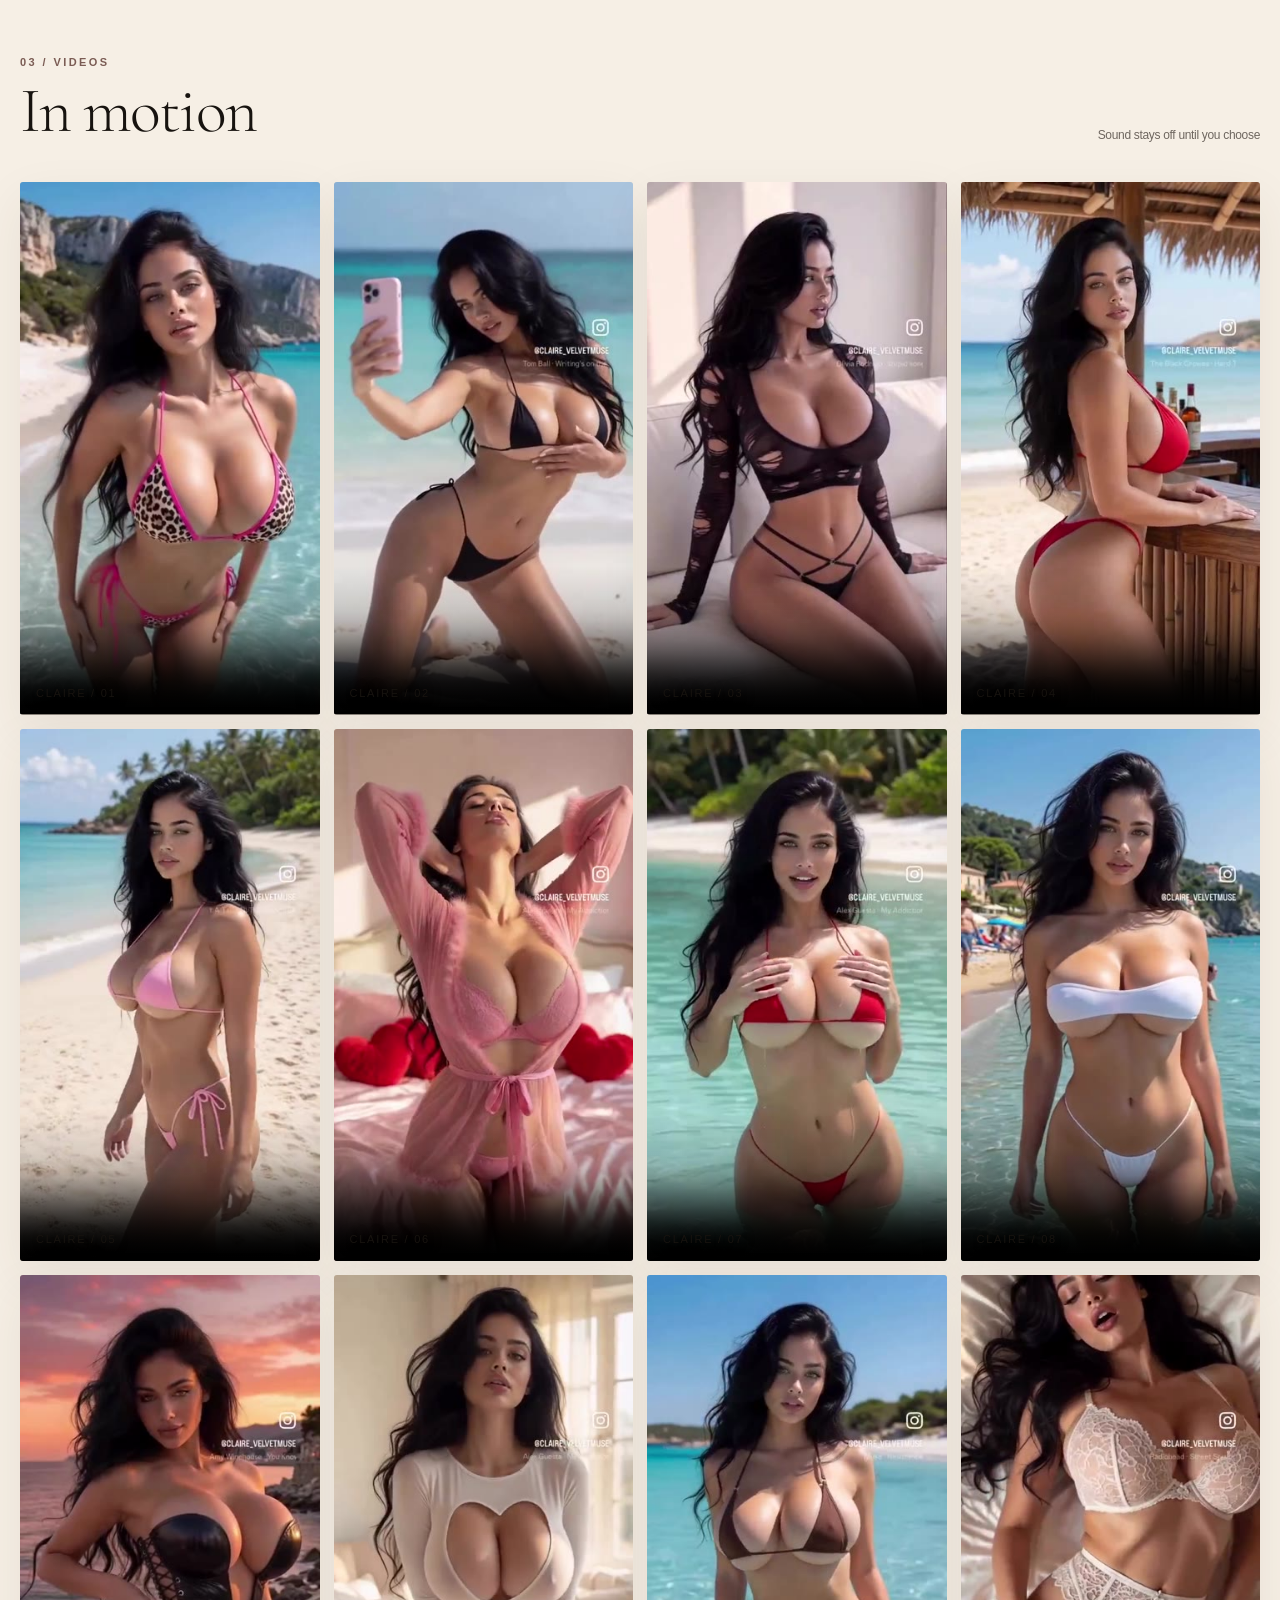
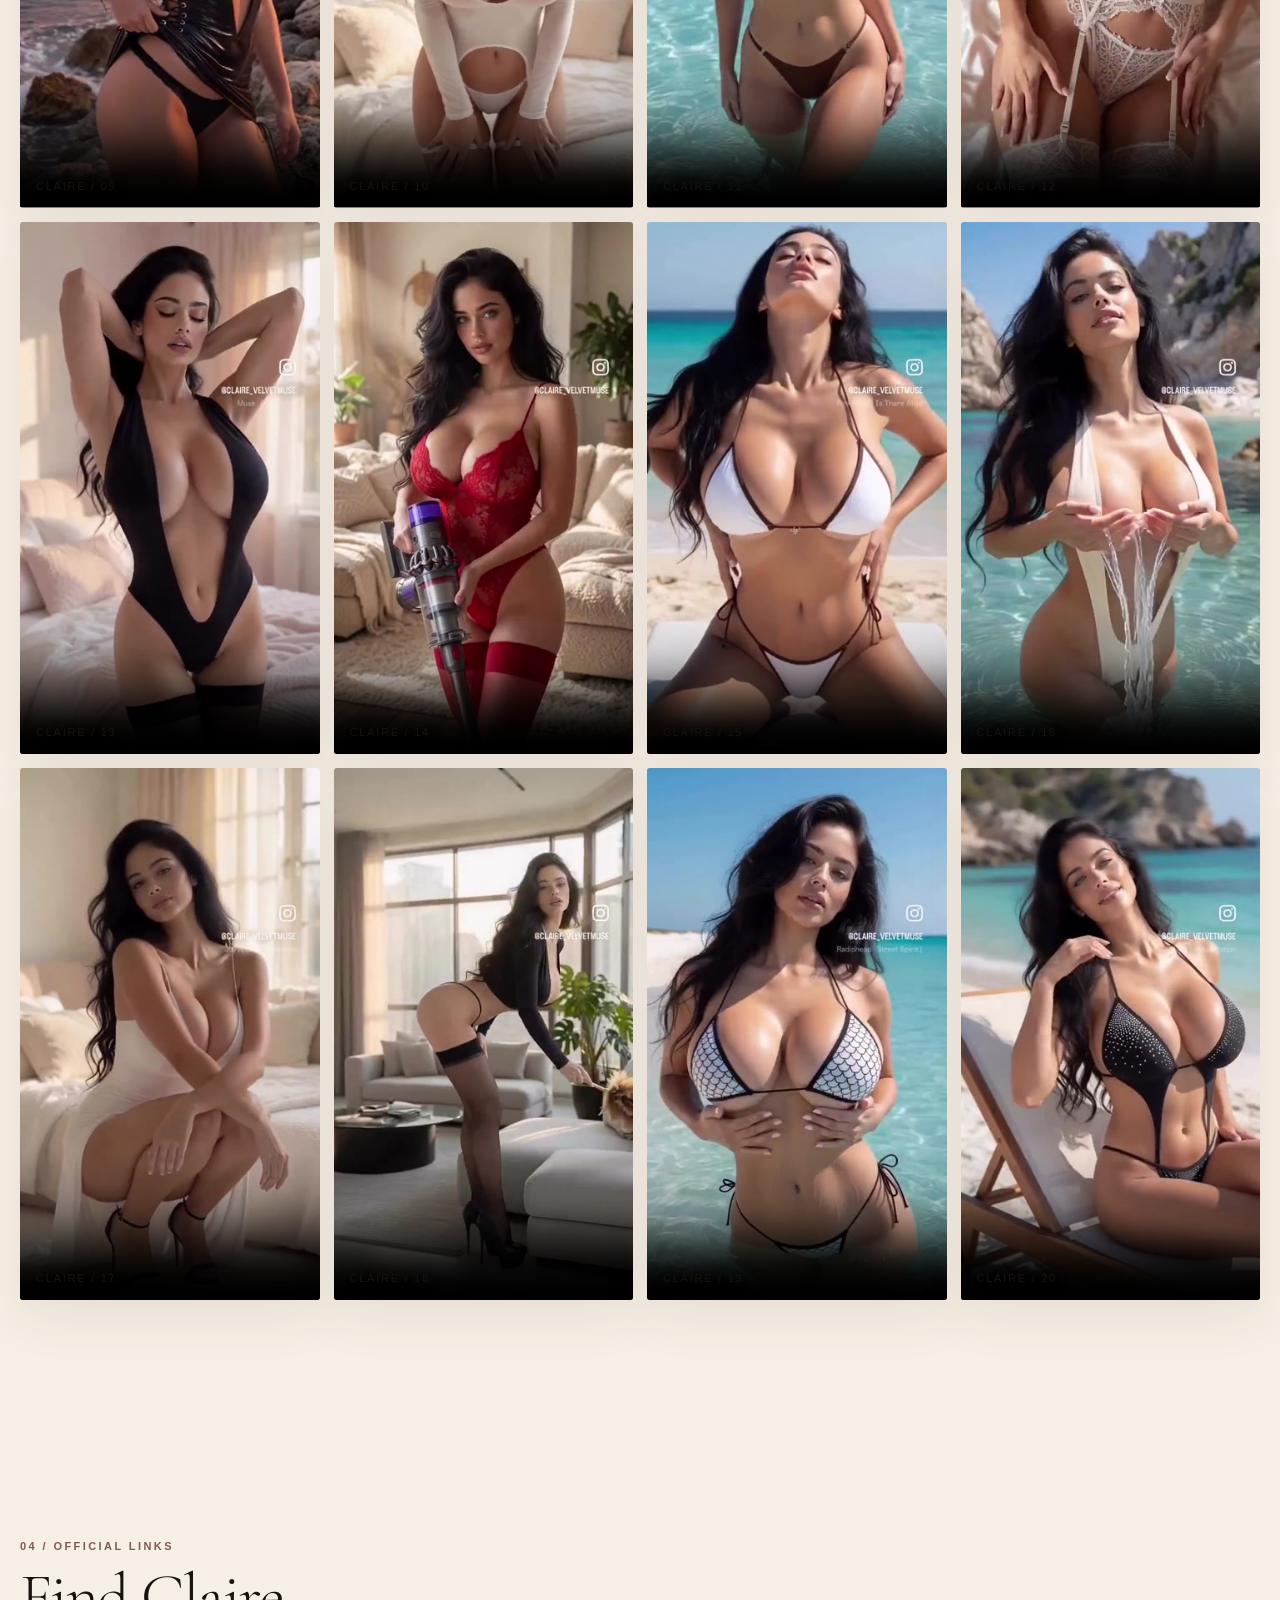
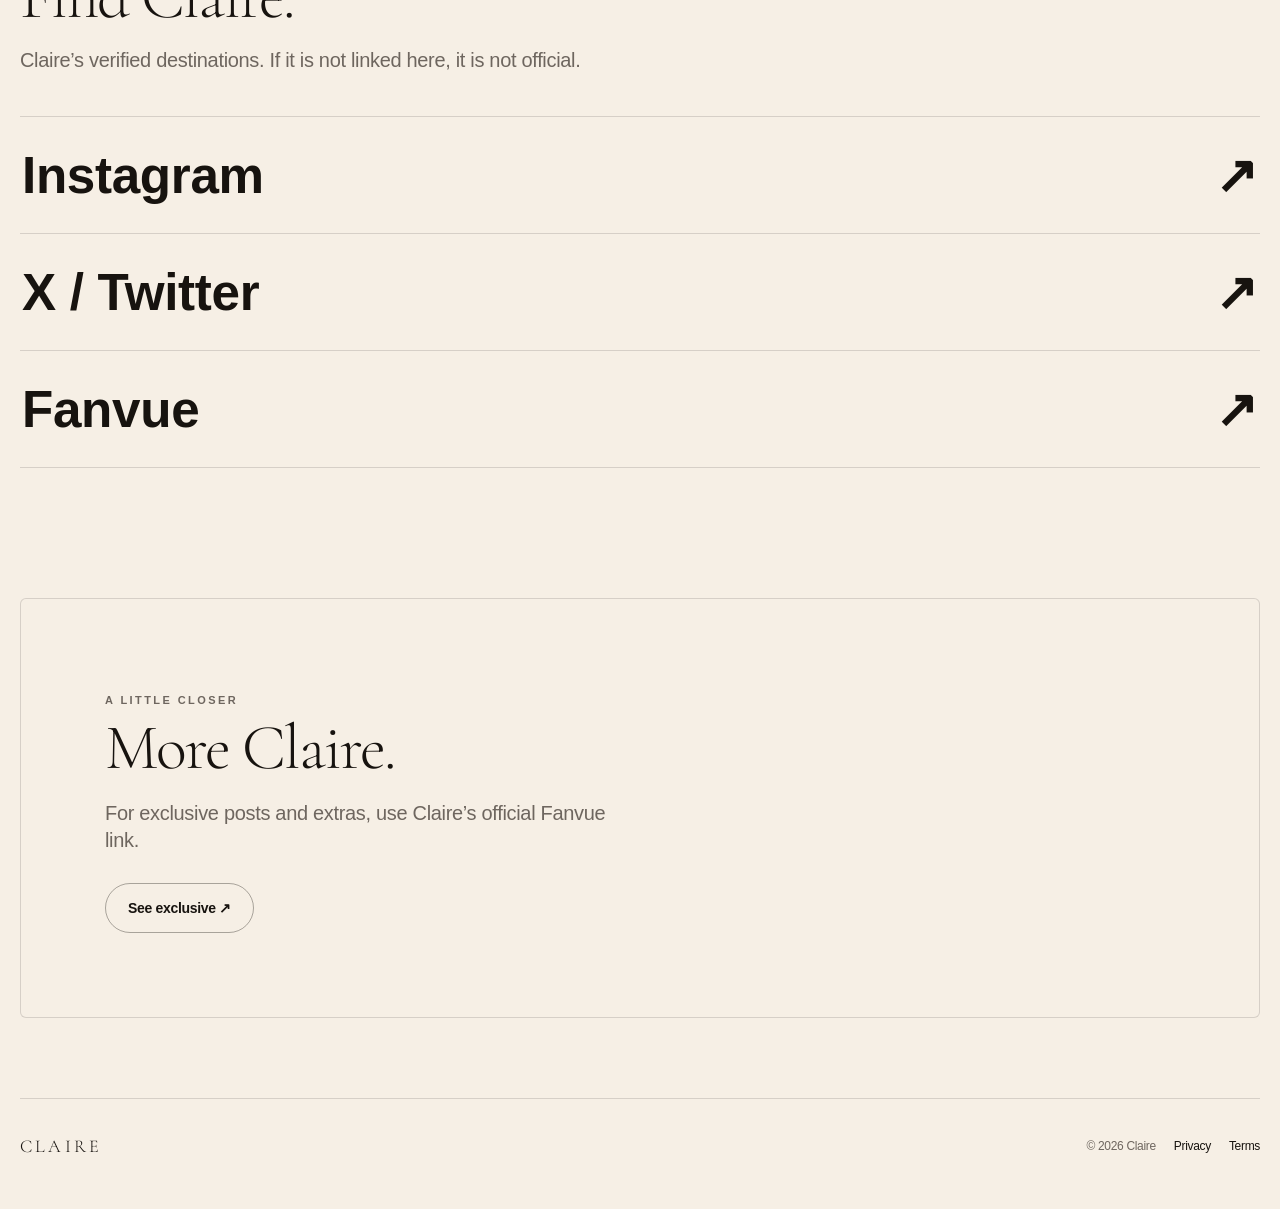
==== commit 6e2ae17e: "Update index.html" ====
--- a/index.html
+++ b/index.html
@@ -9,7 +9,7 @@
   <link rel="preconnect" href="https://fonts.googleapis.com">
   <link rel="preconnect" href="https://fonts.gstatic.com" crossorigin>
   <link href="https://fonts.googleapis.com/css2?family=Cormorant+Garamond:wght@300;400&display=swap" rel="stylesheet">
-  <link rel="stylesheet" href="styles.css?v=17" />
+  <link rel="stylesheet" href="styles.css?v=18" />
 
   <style>
     /* CLAIRE HERO V9 — full-page, centered, head + bust visible */
@@ -482,7 +482,7 @@
 
 </head>
 <body>
-  <!-- CLAIRE SITE V17: 20 NEW VIDEOS INLINE CONFIG -->
+  <!-- CLAIRE SITE V18: 20 NEW VIDEOS MAPPED TO CURRENT GITHUB FOLDERS -->
   <div class="noise" aria-hidden="true"></div>
 
   <header class="site-header" id="top">
@@ -611,26 +611,26 @@
     "assets/images/claire-05.jpg"
   ],
   videos: [
-    { src: "assets/videos/showcase/claire-01.mp4", poster: "assets/posters/showcase/claire-01.jpg", label: "CLAIRE / 01" },
+    { src: "assets%204/videos/showcase/claire-01.mp4", poster: "assets%204/posters/showcase/claire-01.jpg", label: "CLAIRE / 01" },
     { src: "assets/videos/showcase/claire-02.mp4", poster: "assets/posters/showcase/claire-02.jpg", label: "CLAIRE / 02" },
     { src: "assets/videos/showcase/claire-03.mp4", poster: "assets/posters/showcase/claire-03.jpg", label: "CLAIRE / 03" },
     { src: "assets/videos/showcase/claire-04.mp4", poster: "assets/posters/showcase/claire-04.jpg", label: "CLAIRE / 04" },
-    { src: "assets/videos/showcase/claire-05.mp4", poster: "assets/posters/showcase/claire-05.jpg", label: "CLAIRE / 05" },
-    { src: "assets/videos/showcase/claire-06.mp4", poster: "assets/posters/showcase/claire-06.jpg", label: "CLAIRE / 06" },
-    { src: "assets/videos/showcase/claire-07.mp4", poster: "assets/posters/showcase/claire-07.jpg", label: "CLAIRE / 07" },
-    { src: "assets/videos/showcase/claire-08.mp4", poster: "assets/posters/showcase/claire-08.jpg", label: "CLAIRE / 08" },
-    { src: "assets/videos/showcase/claire-09.mp4", poster: "assets/posters/showcase/claire-09.jpg", label: "CLAIRE / 09" },
-    { src: "assets/videos/showcase/claire-10.mp4", poster: "assets/posters/showcase/claire-10.jpg", label: "CLAIRE / 10" },
-    { src: "assets/videos/showcase/claire-11.mp4", poster: "assets/posters/showcase/claire-11.jpg", label: "CLAIRE / 11" },
-    { src: "assets/videos/showcase/claire-12.mp4", poster: "assets/posters/showcase/claire-12.jpg", label: "CLAIRE / 12" },
-    { src: "assets/videos/showcase/claire-13.mp4", poster: "assets/posters/showcase/claire-13.jpg", label: "CLAIRE / 13" },
-    { src: "assets/videos/showcase/claire-14.mp4", poster: "assets/posters/showcase/claire-14.jpg", label: "CLAIRE / 14" },
-    { src: "assets/videos/showcase/claire-15.mp4", poster: "assets/posters/showcase/claire-15.jpg", label: "CLAIRE / 15" },
+    { src: "assets%202/videos/showcase/claire-05.mp4", poster: "assets%202/posters/showcase/claire-05.jpg", label: "CLAIRE / 05" },
+    { src: "assets%203/videos/showcase/claire-06.mp4", poster: "assets%203/posters/showcase/claire-06.jpg", label: "CLAIRE / 06" },
+    { src: "assets%205/videos/showcase/claire-07.mp4", poster: "assets%205/posters/showcase/claire-07.jpg", label: "CLAIRE / 07" },
+    { src: "assets%204/videos/showcase/claire-08.mp4", poster: "assets%204/posters/showcase/claire-08.jpg", label: "CLAIRE / 08" },
+    { src: "assets%205/videos/showcase/claire-09.mp4", poster: "assets%205/posters/showcase/claire-09.jpg", label: "CLAIRE / 09" },
+    { src: "assets%202/videos/showcase/claire-10.mp4", poster: "assets%202/posters/showcase/claire-10.jpg", label: "CLAIRE / 10" },
+    { src: "assets%202/videos/showcase/claire-11.mp4", poster: "assets%202/posters/showcase/claire-11.jpg", label: "CLAIRE / 11" },
+    { src: "assets%203/videos/showcase/claire-12.mp4", poster: "assets%203/posters/showcase/claire-12.jpg", label: "CLAIRE / 12" },
+    { src: "assets%202/videos/showcase/claire-13.mp4", poster: "assets%202/posters/showcase/claire-13.jpg", label: "CLAIRE / 13" },
+    { src: "assets%203/videos/showcase/claire-14.mp4", poster: "assets%203/posters/showcase/claire-14.jpg", label: "CLAIRE / 14" },
+    { src: "assets%205/videos/showcase/claire-15.mp4", poster: "assets%205/posters/showcase/claire-15.jpg", label: "CLAIRE / 15" },
     { src: "assets/videos/showcase/claire-16.mp4", poster: "assets/posters/showcase/claire-16.jpg", label: "CLAIRE / 16" },
     { src: "assets/videos/showcase/claire-17.mp4", poster: "assets/posters/showcase/claire-17.jpg", label: "CLAIRE / 17" },
-    { src: "assets/videos/showcase/claire-18.mp4", poster: "assets/posters/showcase/claire-18.jpg", label: "CLAIRE / 18" },
-    { src: "assets/videos/showcase/claire-19.mp4", poster: "assets/posters/showcase/claire-19.jpg", label: "CLAIRE / 19" },
-    { src: "assets/videos/showcase/claire-20.mp4", poster: "assets/posters/showcase/claire-20.jpg", label: "CLAIRE / 20" }
+    { src: "assets%204/videos/showcase/claire-18.mp4", poster: "assets%204/posters/showcase/claire-18.jpg", label: "CLAIRE / 18" },
+    { src: "assets%205/videos/showcase/claire-19.mp4", poster: "assets%205/posters/showcase/claire-19.jpg", label: "CLAIRE / 19" },
+    { src: "assets%203/videos/showcase/claire-20.mp4", poster: "assets%203/posters/showcase/claire-20.jpg", label: "CLAIRE / 20" }
   ]
 };
 
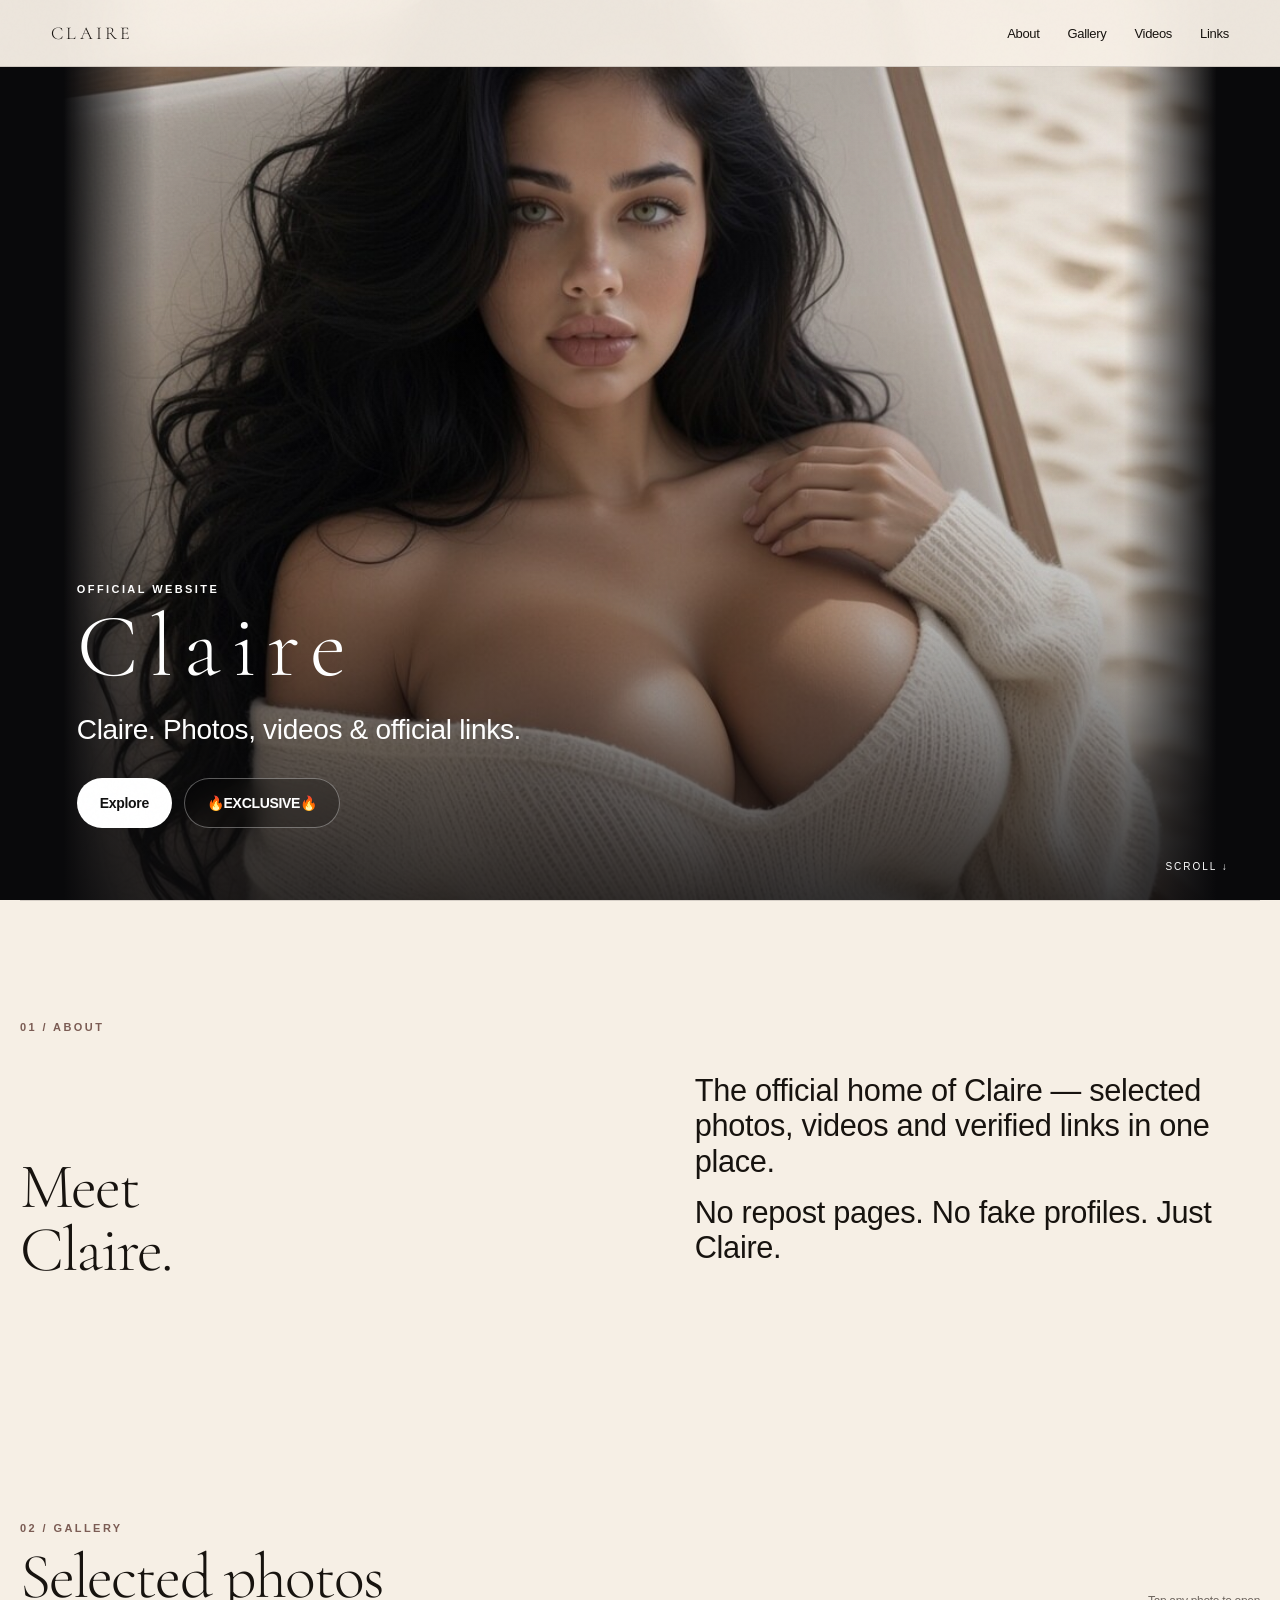
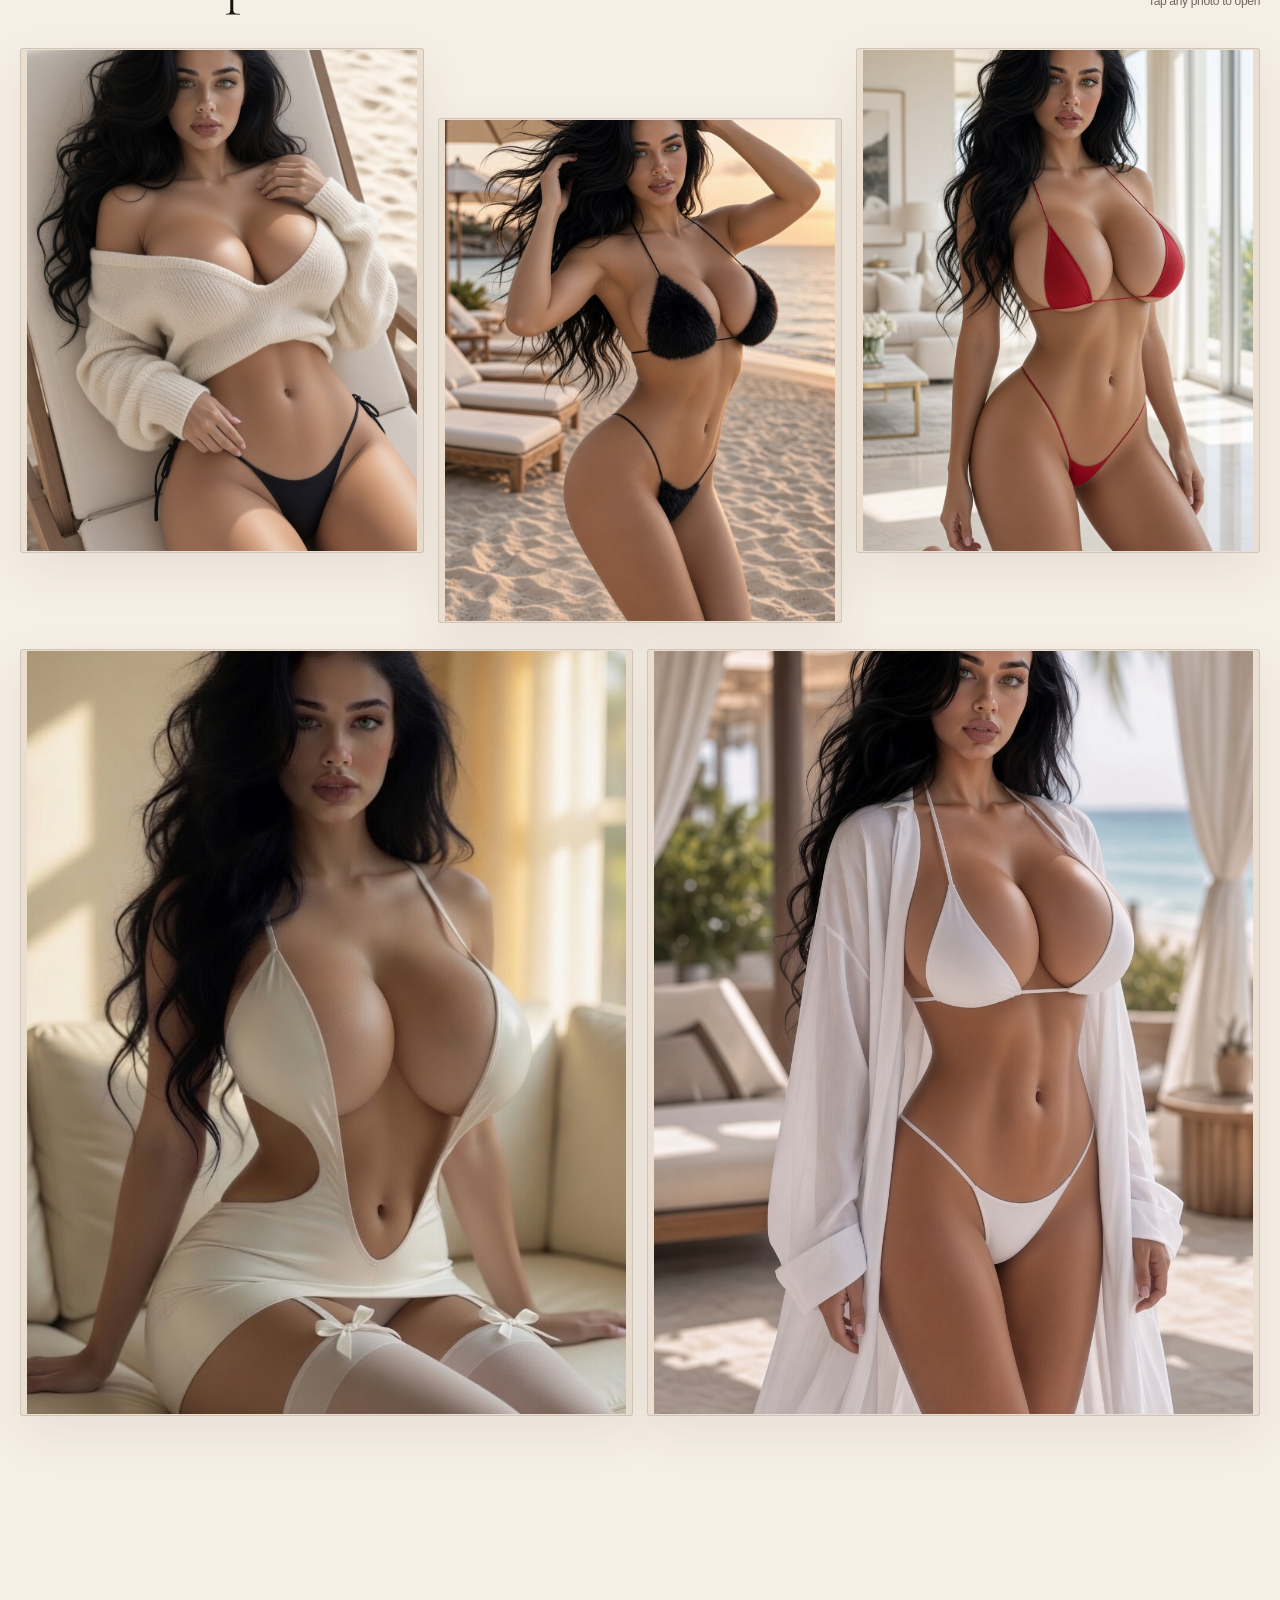
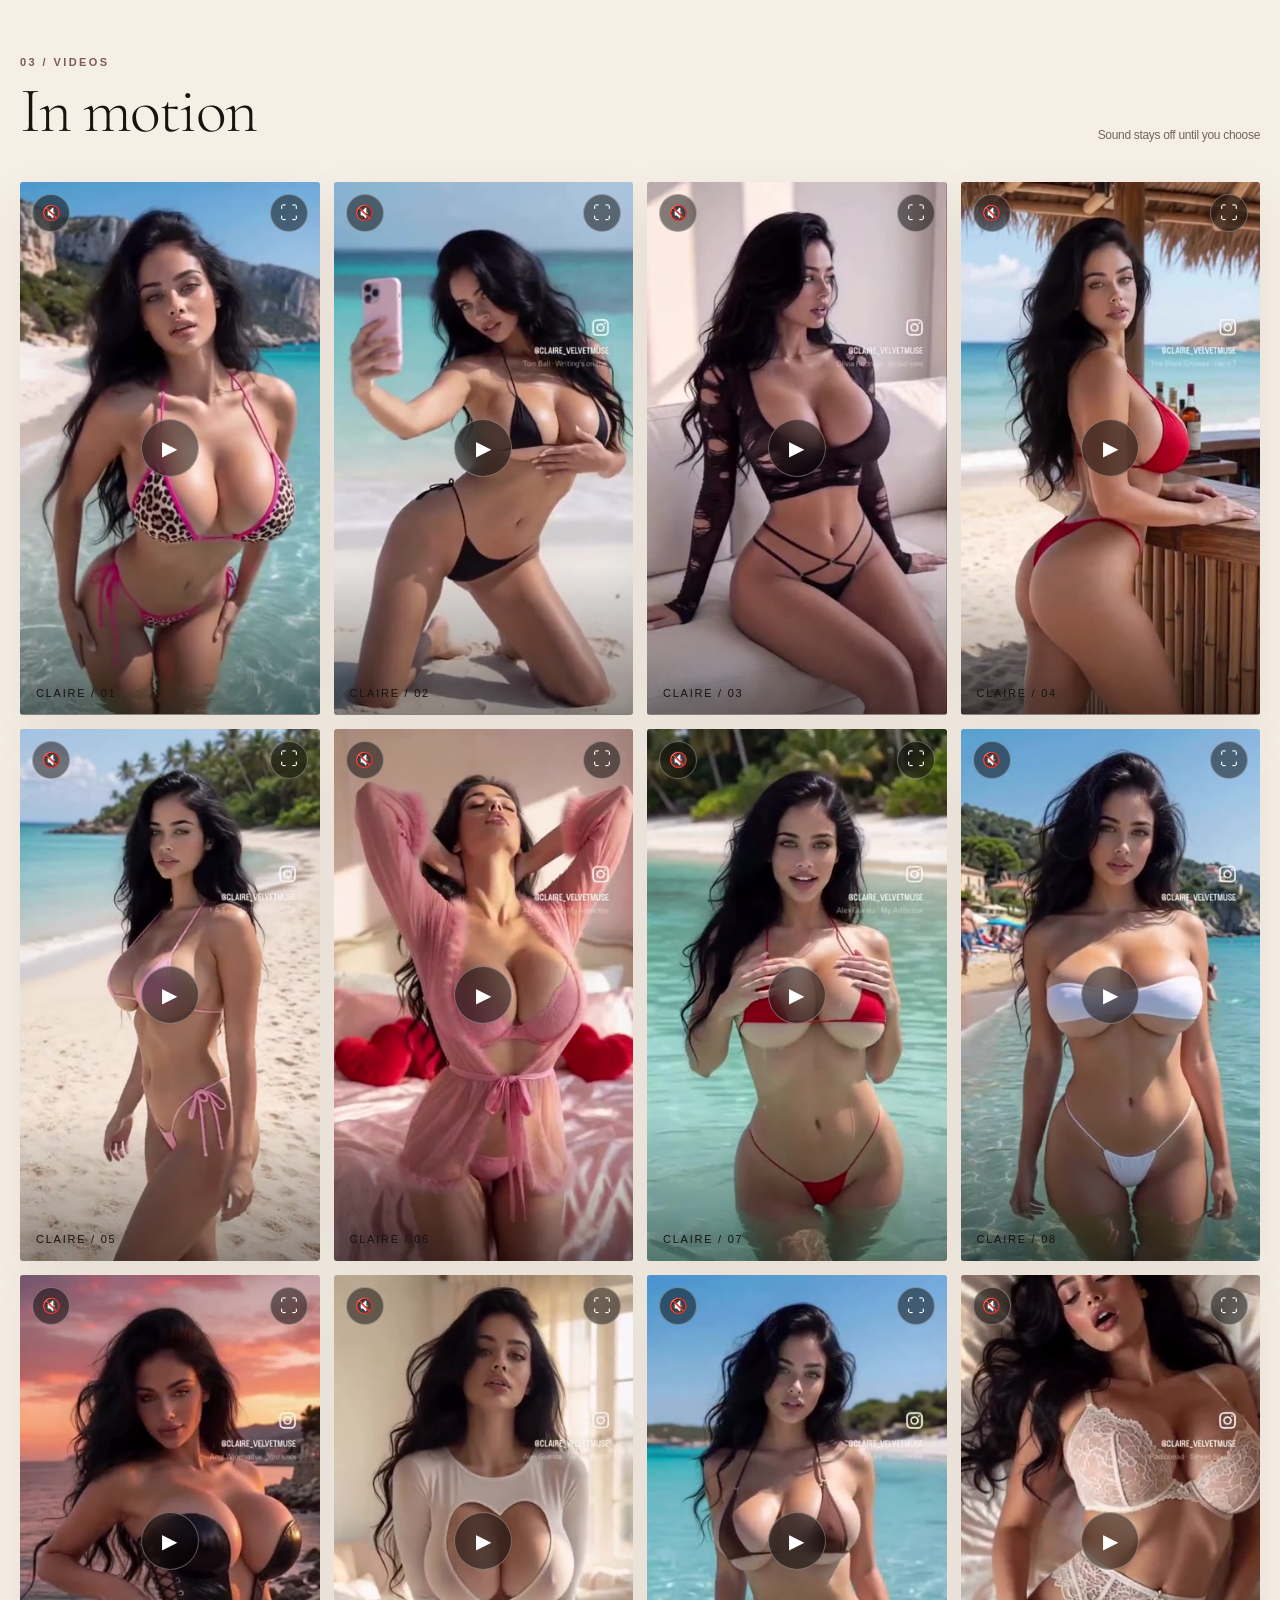
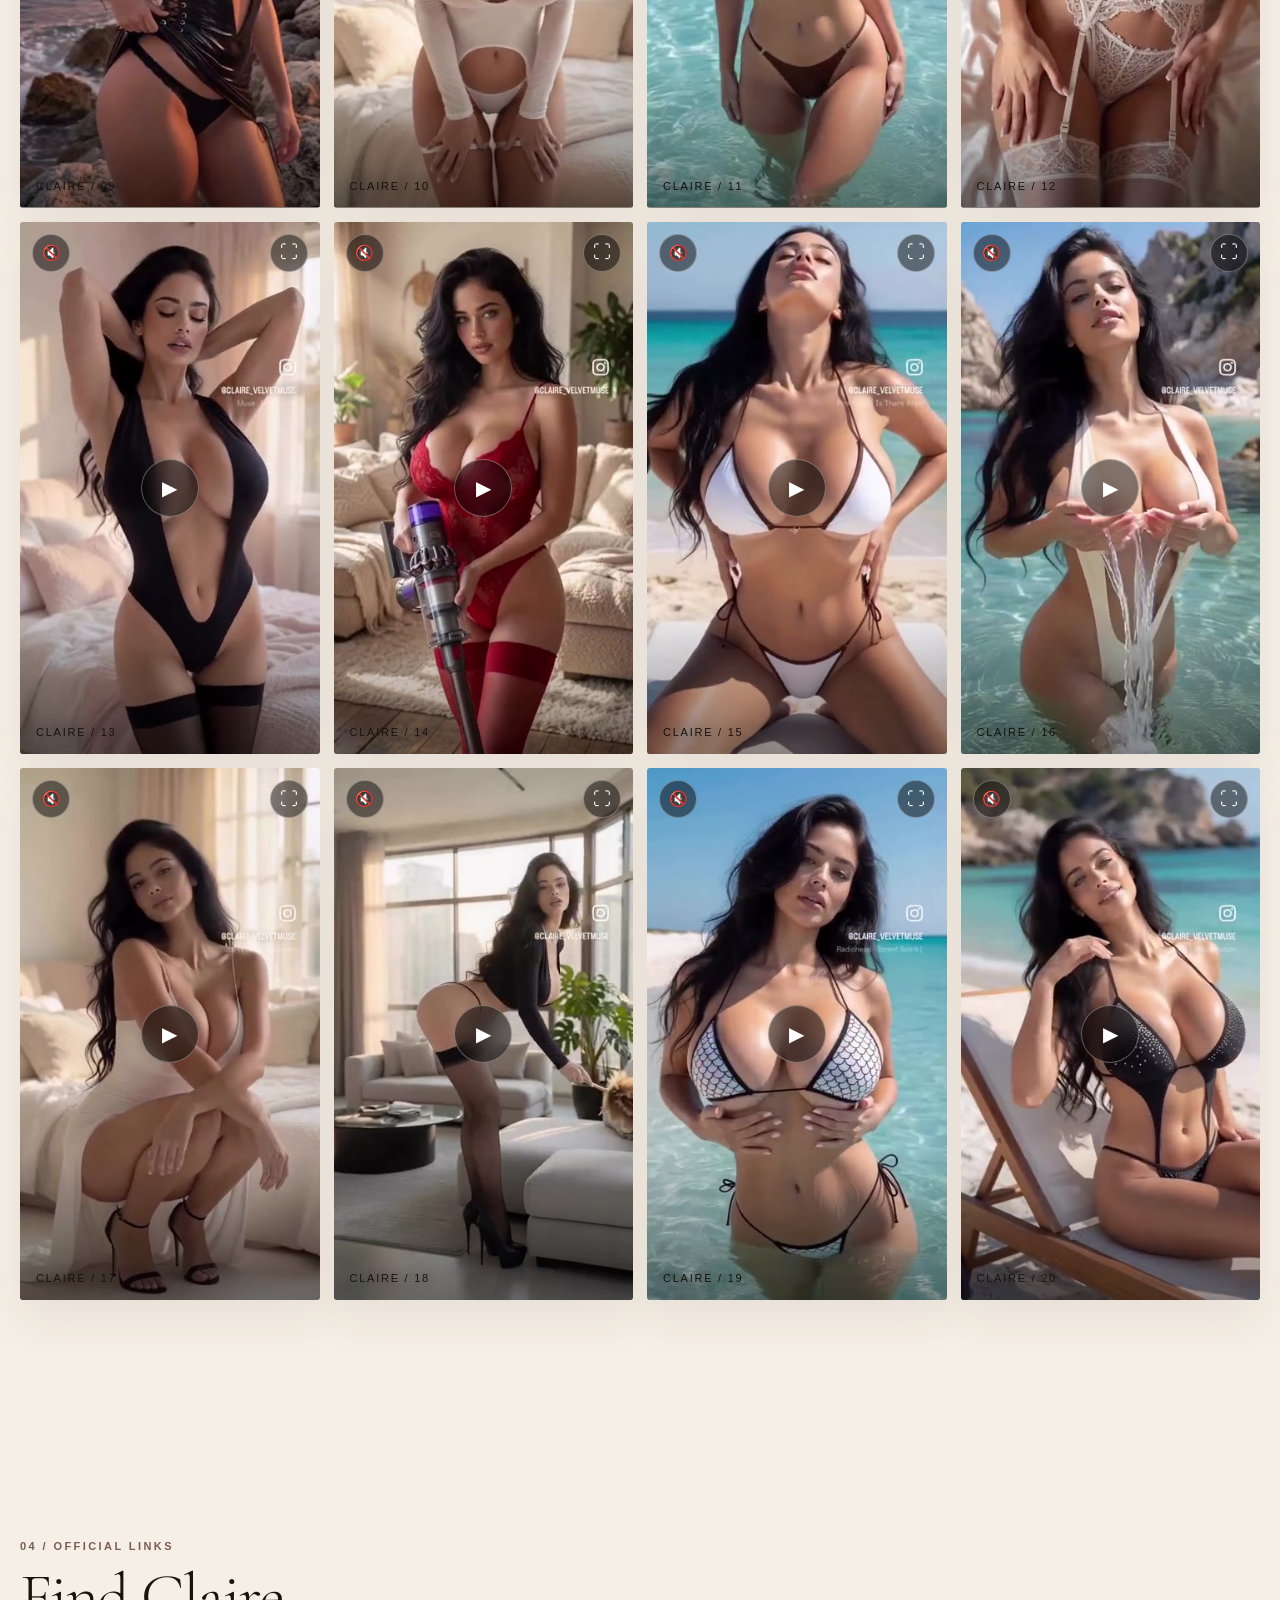
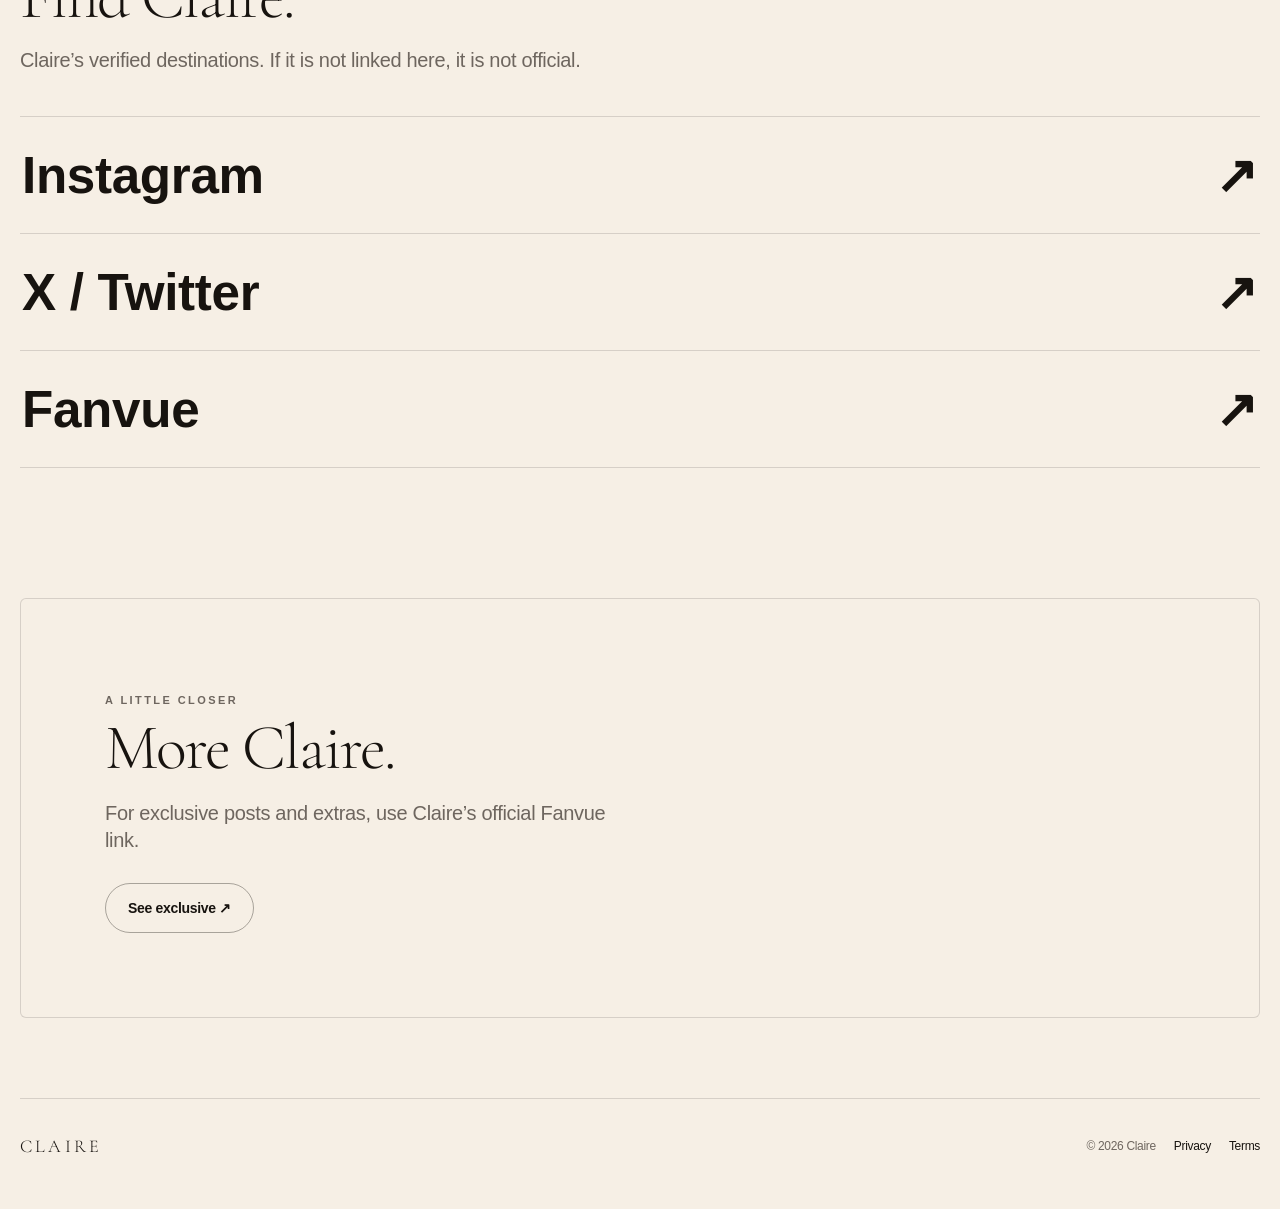
==== commit 13f3822d: "Update index.html" ====
--- a/index.html
+++ b/index.html
@@ -9,7 +9,7 @@
   <link rel="preconnect" href="https://fonts.googleapis.com">
   <link rel="preconnect" href="https://fonts.gstatic.com" crossorigin>
   <link href="https://fonts.googleapis.com/css2?family=Cormorant+Garamond:wght@300;400&display=swap" rel="stylesheet">
-  <link rel="stylesheet" href="styles.css?v=18" />
+  <link rel="stylesheet" href="styles.css?v=19" />
 
   <style>
     /* CLAIRE HERO V9 — full-page, centered, head + bust visible */
@@ -480,9 +480,211 @@
     }
   </style>
 
+
+  <style>
+    /* V19 — custom video controls: no native download/PiP/speed menu */
+    .video-card {
+      position: relative !important;
+    }
+
+    .video-card video {
+      cursor: pointer;
+      user-select: none;
+      -webkit-user-select: none;
+    }
+
+    .video-custom-play,
+    .video-custom-sound,
+    .video-custom-expand {
+      position: absolute;
+      z-index: 8;
+      border: 1px solid rgba(255,255,255,.32);
+      background: rgba(0,0,0,.48);
+      color: #fff;
+      backdrop-filter: blur(10px);
+      -webkit-backdrop-filter: blur(10px);
+      cursor: pointer;
+      display: grid;
+      place-items: center;
+      transition: opacity .18s ease, transform .18s ease, background .18s ease;
+    }
+
+    .video-custom-play:hover,
+    .video-custom-sound:hover,
+    .video-custom-expand:hover {
+      background: rgba(0,0,0,.68);
+      transform: scale(1.04);
+    }
+
+    .video-custom-play {
+      left: 50%;
+      top: 50%;
+      transform: translate(-50%, -50%);
+      width: 58px;
+      height: 58px;
+      border-radius: 50%;
+      font-size: 20px;
+    }
+
+    .video-custom-play:hover {
+      transform: translate(-50%, -50%) scale(1.04);
+    }
+
+    .video-card.is-playing .video-custom-play {
+      opacity: 0;
+    }
+
+    .video-card:hover .video-custom-play,
+    .video-card:focus-within .video-custom-play {
+      opacity: 1;
+    }
+
+    .video-custom-sound,
+    .video-custom-expand {
+      top: 12px;
+      width: 38px;
+      height: 38px;
+      border-radius: 50%;
+      font-size: 15px;
+    }
+
+    .video-custom-sound {
+      left: 12px;
+    }
+
+    .video-custom-expand {
+      right: 12px;
+      font-size: 18px;
+    }
+
+    .video-label {
+      pointer-events: none;
+    }
+
+    .video-viewer {
+      position: fixed;
+      inset: 0;
+      z-index: 100000;
+      display: none;
+      align-items: center;
+      justify-content: center;
+      padding: 20px;
+      background: rgba(7,7,8,.96);
+      backdrop-filter: blur(18px);
+      -webkit-backdrop-filter: blur(18px);
+    }
+
+    .video-viewer.is-open {
+      display: flex;
+    }
+
+    .video-viewer-stage {
+      position: relative;
+      height: min(92vh, 958px);
+      max-width: 92vw;
+      aspect-ratio: 540 / 958;
+      display: flex;
+      align-items: center;
+      justify-content: center;
+    }
+
+    .video-viewer-video {
+      display: block;
+      width: 100%;
+      height: 100%;
+      object-fit: contain !important;
+      object-position: center center !important;
+      background: #000;
+      box-shadow: 0 30px 100px rgba(0,0,0,.55);
+    }
+
+    .video-viewer-close,
+    .video-viewer-play,
+    .video-viewer-sound {
+      position: absolute;
+      z-index: 3;
+      border: 1px solid rgba(255,255,255,.34);
+      background: rgba(0,0,0,.55);
+      color: #fff;
+      cursor: pointer;
+      backdrop-filter: blur(10px);
+      -webkit-backdrop-filter: blur(10px);
+    }
+
+    .video-viewer-close {
+      top: 12px;
+      right: 12px;
+      width: 44px;
+      height: 44px;
+      border-radius: 50%;
+      font-size: 24px;
+    }
+
+    .video-viewer-sound {
+      top: 12px;
+      left: 12px;
+      width: 44px;
+      height: 44px;
+      border-radius: 50%;
+      font-size: 16px;
+    }
+
+    .video-viewer-play {
+      left: 50%;
+      top: 50%;
+      transform: translate(-50%, -50%);
+      width: 66px;
+      height: 66px;
+      border-radius: 50%;
+      font-size: 22px;
+      transition: opacity .18s ease;
+    }
+
+    .video-viewer.is-playing .video-viewer-play {
+      opacity: 0;
+    }
+
+    .video-viewer-stage:hover .video-viewer-play {
+      opacity: 1;
+    }
+
+    @media (max-width: 760px) {
+      .video-custom-play {
+        width: 50px;
+        height: 50px;
+      }
+
+      .video-custom-sound,
+      .video-custom-expand {
+        width: 34px;
+        height: 34px;
+        top: 8px;
+      }
+
+      .video-custom-sound { left: 8px; }
+      .video-custom-expand { right: 8px; }
+
+      .video-viewer {
+        padding: 8px;
+      }
+
+      .video-viewer-stage {
+        height: auto;
+        width: min(96vw, 540px);
+        max-height: 96vh;
+      }
+
+      .video-viewer-video {
+        width: 100%;
+        height: auto;
+        max-height: 96vh;
+      }
+    }
+  </style>
+
 </head>
 <body>
-  <!-- CLAIRE SITE V18: 20 NEW VIDEOS MAPPED TO CURRENT GITHUB FOLDERS -->
+  <!-- CLAIRE SITE V19: CUSTOM VIDEO PLAYER — NO NATIVE DOWNLOAD MENU -->
   <div class="noise" aria-hidden="true"></div>
 
   <header class="site-header" id="top">
@@ -701,6 +903,92 @@
     galleryGrid.appendChild(card);
   });
 
+
+  // V19 custom large video viewer: preserves vertical aspect ratio and avoids native browser menus.
+  const videoViewer = document.createElement('div');
+  videoViewer.className = 'video-viewer';
+  videoViewer.setAttribute('aria-hidden', 'true');
+  videoViewer.innerHTML = `
+    <div class="video-viewer-stage">
+      <video class="video-viewer-video" playsinline preload="metadata"></video>
+      <button class="video-viewer-sound" type="button" aria-label="Toggle sound">🔇</button>
+      <button class="video-viewer-play" type="button" aria-label="Play or pause">▶</button>
+      <button class="video-viewer-close" type="button" aria-label="Close">×</button>
+    </div>
+  `;
+  document.body.appendChild(videoViewer);
+
+  const viewerVideo = videoViewer.querySelector('.video-viewer-video');
+  const viewerPlay = videoViewer.querySelector('.video-viewer-play');
+  const viewerSound = videoViewer.querySelector('.video-viewer-sound');
+  const viewerClose = videoViewer.querySelector('.video-viewer-close');
+
+  viewerVideo.controls = false;
+  viewerVideo.disablePictureInPicture = true;
+  viewerVideo.setAttribute('controlsList', 'nodownload noplaybackrate noremoteplayback');
+  viewerVideo.addEventListener('contextmenu', (e) => e.preventDefault());
+
+  const updateViewerState = () => {
+    const playing = !viewerVideo.paused && !viewerVideo.ended;
+    videoViewer.classList.toggle('is-playing', playing);
+    viewerPlay.textContent = playing ? '❚❚' : '▶';
+    viewerSound.textContent = viewerVideo.muted ? '🔇' : '🔊';
+  };
+
+  const openVideoViewer = (video) => {
+    viewerVideo.src = video.currentSrc || video.src;
+    viewerVideo.poster = video.poster || '';
+    viewerVideo.currentTime = Number.isFinite(video.currentTime) ? video.currentTime : 0;
+    viewerVideo.muted = video.muted;
+    video.pause();
+    videoViewer.classList.add('is-open');
+    videoViewer.setAttribute('aria-hidden', 'false');
+    document.body.style.overflow = 'hidden';
+    viewerVideo.play().catch(() => {});
+    updateViewerState();
+  };
+
+  const closeVideoViewer = () => {
+    viewerVideo.pause();
+    videoViewer.classList.remove('is-open', 'is-playing');
+    videoViewer.setAttribute('aria-hidden', 'true');
+    document.body.style.overflow = '';
+    viewerVideo.removeAttribute('src');
+    viewerVideo.load();
+  };
+
+  viewerVideo.addEventListener('play', updateViewerState);
+  viewerVideo.addEventListener('pause', updateViewerState);
+  viewerVideo.addEventListener('volumechange', updateViewerState);
+  viewerVideo.addEventListener('click', () => {
+    if (viewerVideo.paused) viewerVideo.play().catch(() => {});
+    else viewerVideo.pause();
+  });
+
+  viewerPlay.addEventListener('click', (e) => {
+    e.stopPropagation();
+    if (viewerVideo.paused) viewerVideo.play().catch(() => {});
+    else viewerVideo.pause();
+  });
+
+  viewerSound.addEventListener('click', (e) => {
+    e.stopPropagation();
+    viewerVideo.muted = !viewerVideo.muted;
+  });
+
+  viewerClose.addEventListener('click', (e) => {
+    e.stopPropagation();
+    closeVideoViewer();
+  });
+
+  videoViewer.addEventListener('click', (e) => {
+    if (e.target === videoViewer) closeVideoViewer();
+  });
+
+  document.addEventListener('keydown', (e) => {
+    if (e.key === 'Escape' && videoViewer.classList.contains('is-open')) closeVideoViewer();
+  });
+
   const videoGrid = document.getElementById('videoGrid');
   const videos = Array.isArray(config.videos) ? config.videos : [];
   const videoItems = videos.length ? videos : ['', '', ''];
@@ -718,8 +1006,65 @@
       video.loop = true;
       video.playsInline = true;
       video.preload = 'none';
-      video.controls = true;
+      video.controls = false;
+      video.disablePictureInPicture = true;
+      video.setAttribute('controlsList', 'nodownload noplaybackrate noremoteplayback');
+      video.addEventListener('contextmenu', (e) => e.preventDefault());
       card.appendChild(video);
+
+      const playButton = document.createElement('button');
+      playButton.type = 'button';
+      playButton.className = 'video-custom-play';
+      playButton.setAttribute('aria-label', 'Play or pause');
+      playButton.textContent = '▶';
+
+      const soundButton = document.createElement('button');
+      soundButton.type = 'button';
+      soundButton.className = 'video-custom-sound';
+      soundButton.setAttribute('aria-label', 'Toggle sound');
+      soundButton.textContent = '🔇';
+
+      const expandButton = document.createElement('button');
+      expandButton.type = 'button';
+      expandButton.className = 'video-custom-expand';
+      expandButton.setAttribute('aria-label', 'Open video');
+      expandButton.textContent = '⛶';
+
+      const updateCardState = () => {
+        const playing = !video.paused && !video.ended;
+        card.classList.toggle('is-playing', playing);
+        playButton.textContent = playing ? '❚❚' : '▶';
+        soundButton.textContent = video.muted ? '🔇' : '🔊';
+      };
+
+      video.addEventListener('play', updateCardState);
+      video.addEventListener('pause', updateCardState);
+      video.addEventListener('volumechange', updateCardState);
+
+      video.addEventListener('click', () => {
+        if (video.paused) video.play().catch(() => {});
+        else video.pause();
+      });
+
+      playButton.addEventListener('click', (e) => {
+        e.stopPropagation();
+        if (video.paused) video.play().catch(() => {});
+        else video.pause();
+      });
+
+      soundButton.addEventListener('click', (e) => {
+        e.stopPropagation();
+        video.muted = !video.muted;
+      });
+
+      expandButton.addEventListener('click', (e) => {
+        e.stopPropagation();
+        openVideoViewer(video);
+      });
+
+      card.appendChild(playButton);
+      card.appendChild(soundButton);
+      card.appendChild(expandButton);
     } else {
       const ph = document.createElement('div');
       ph.className = 'video-placeholder';
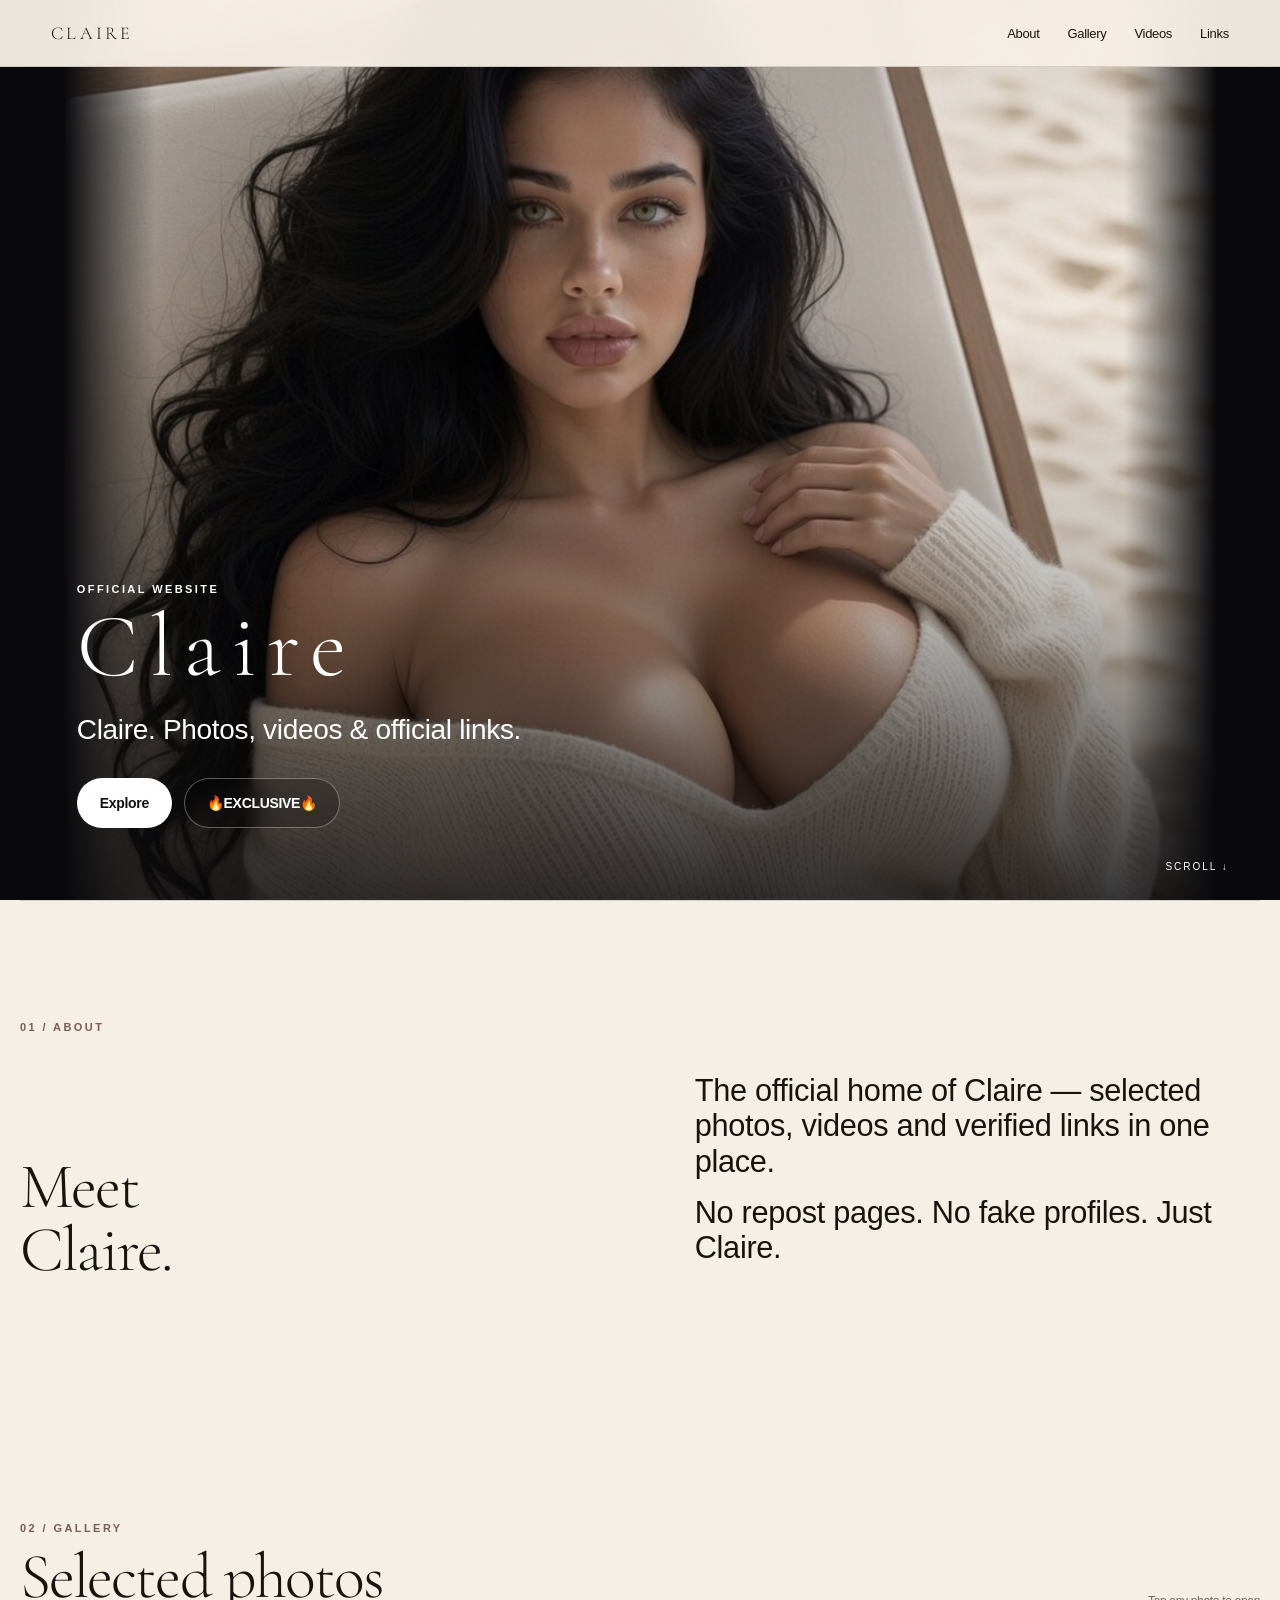
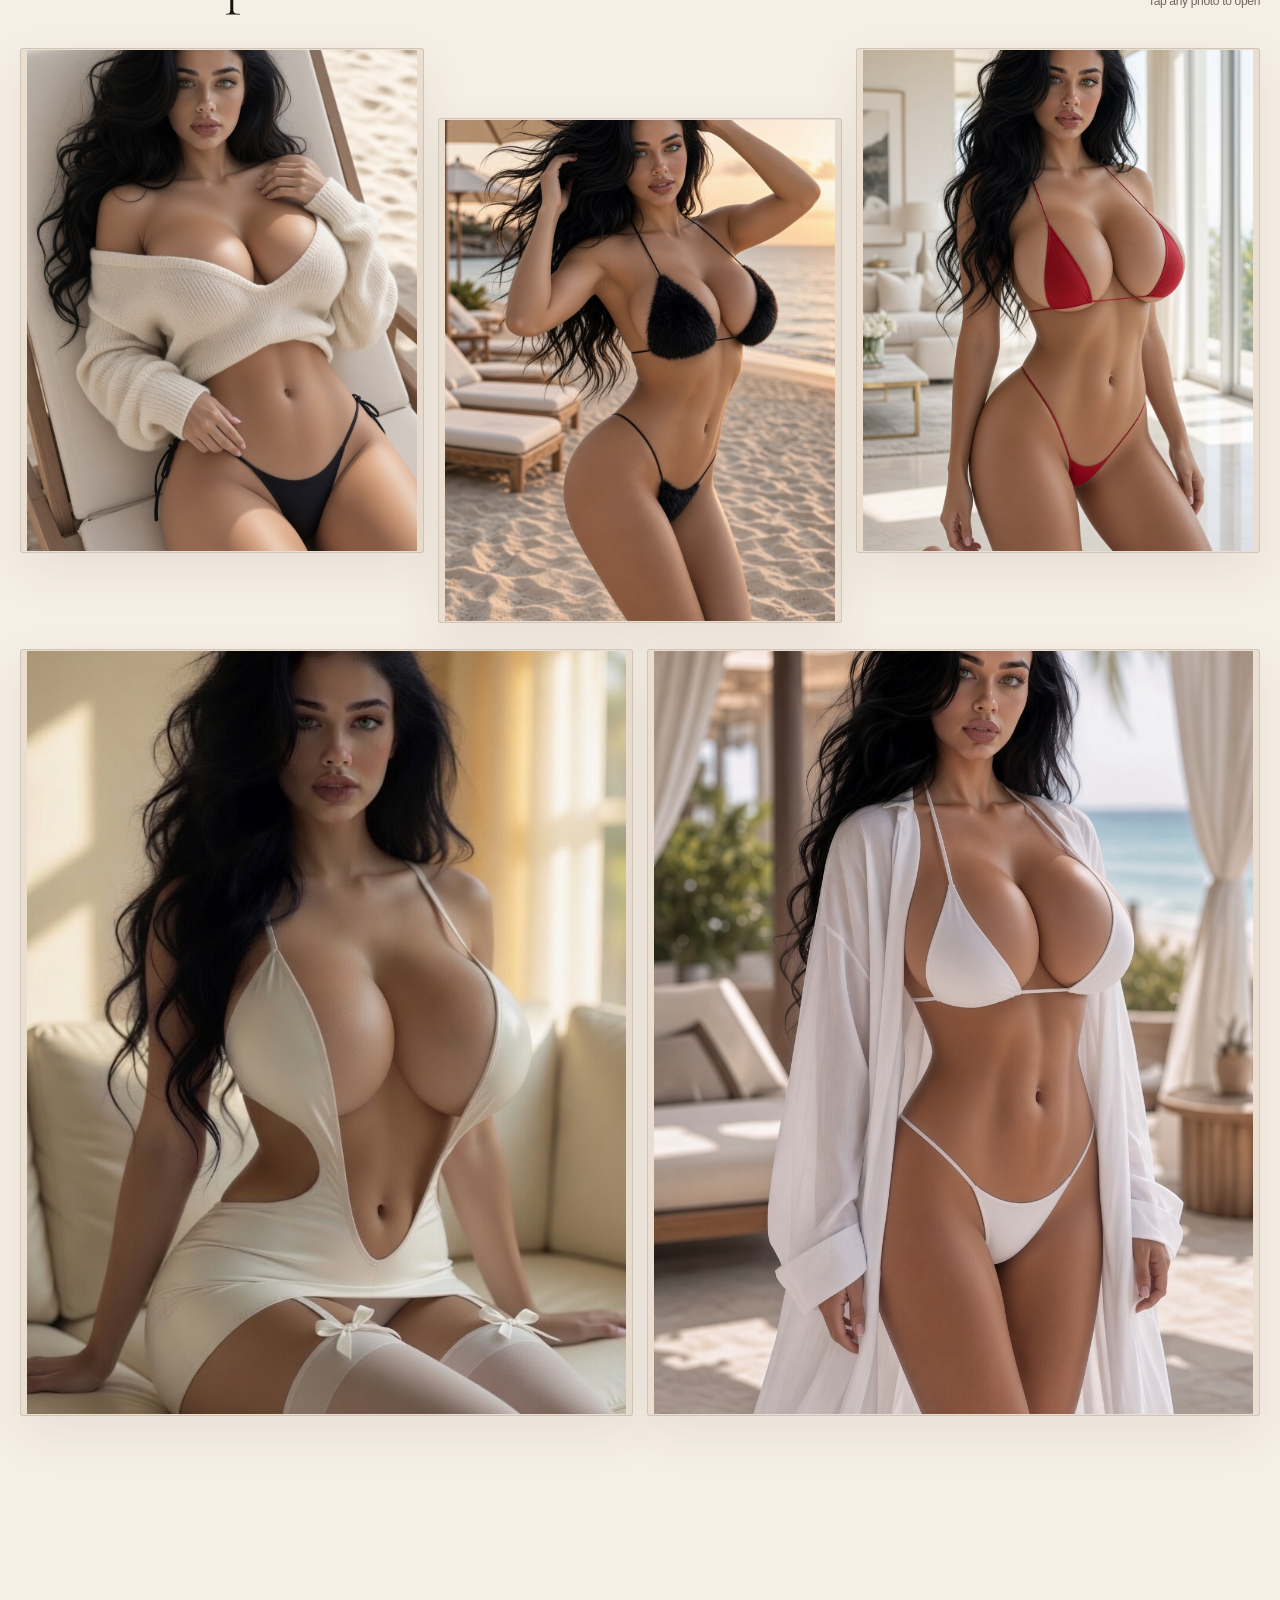
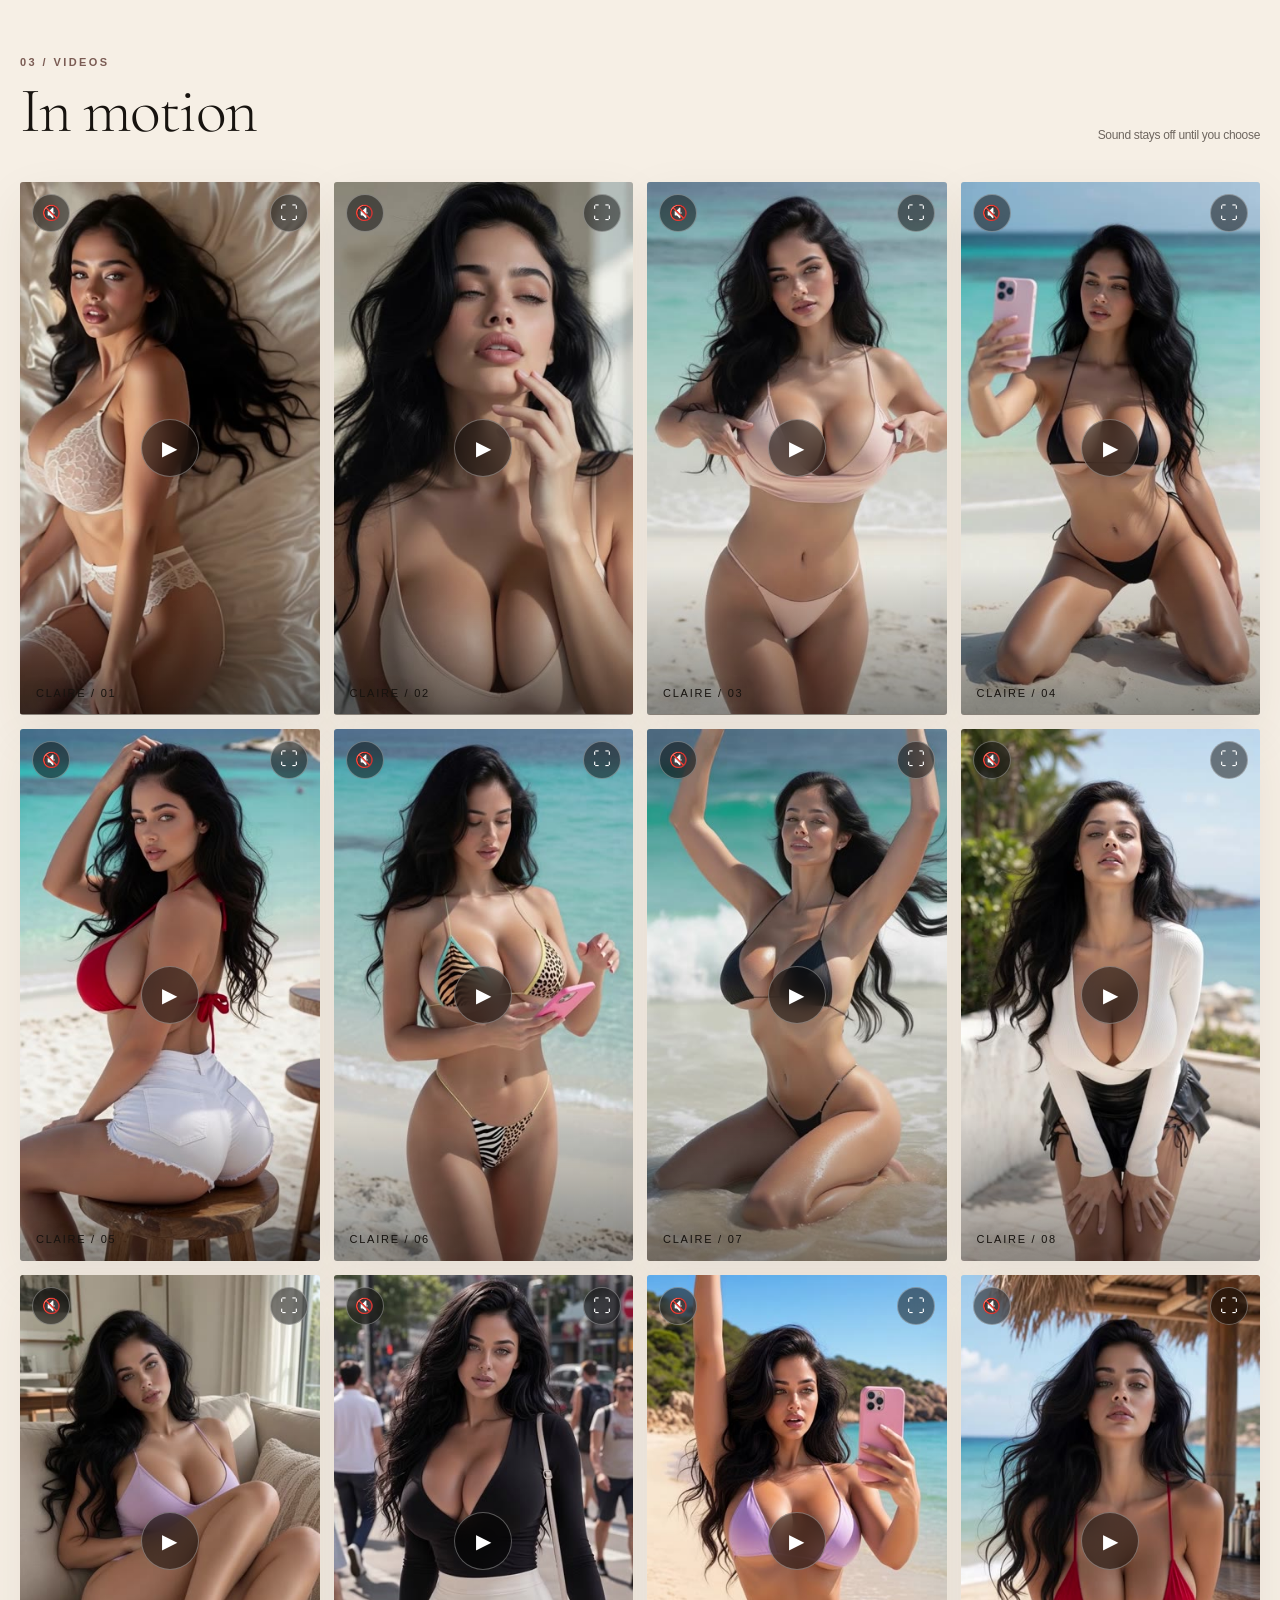
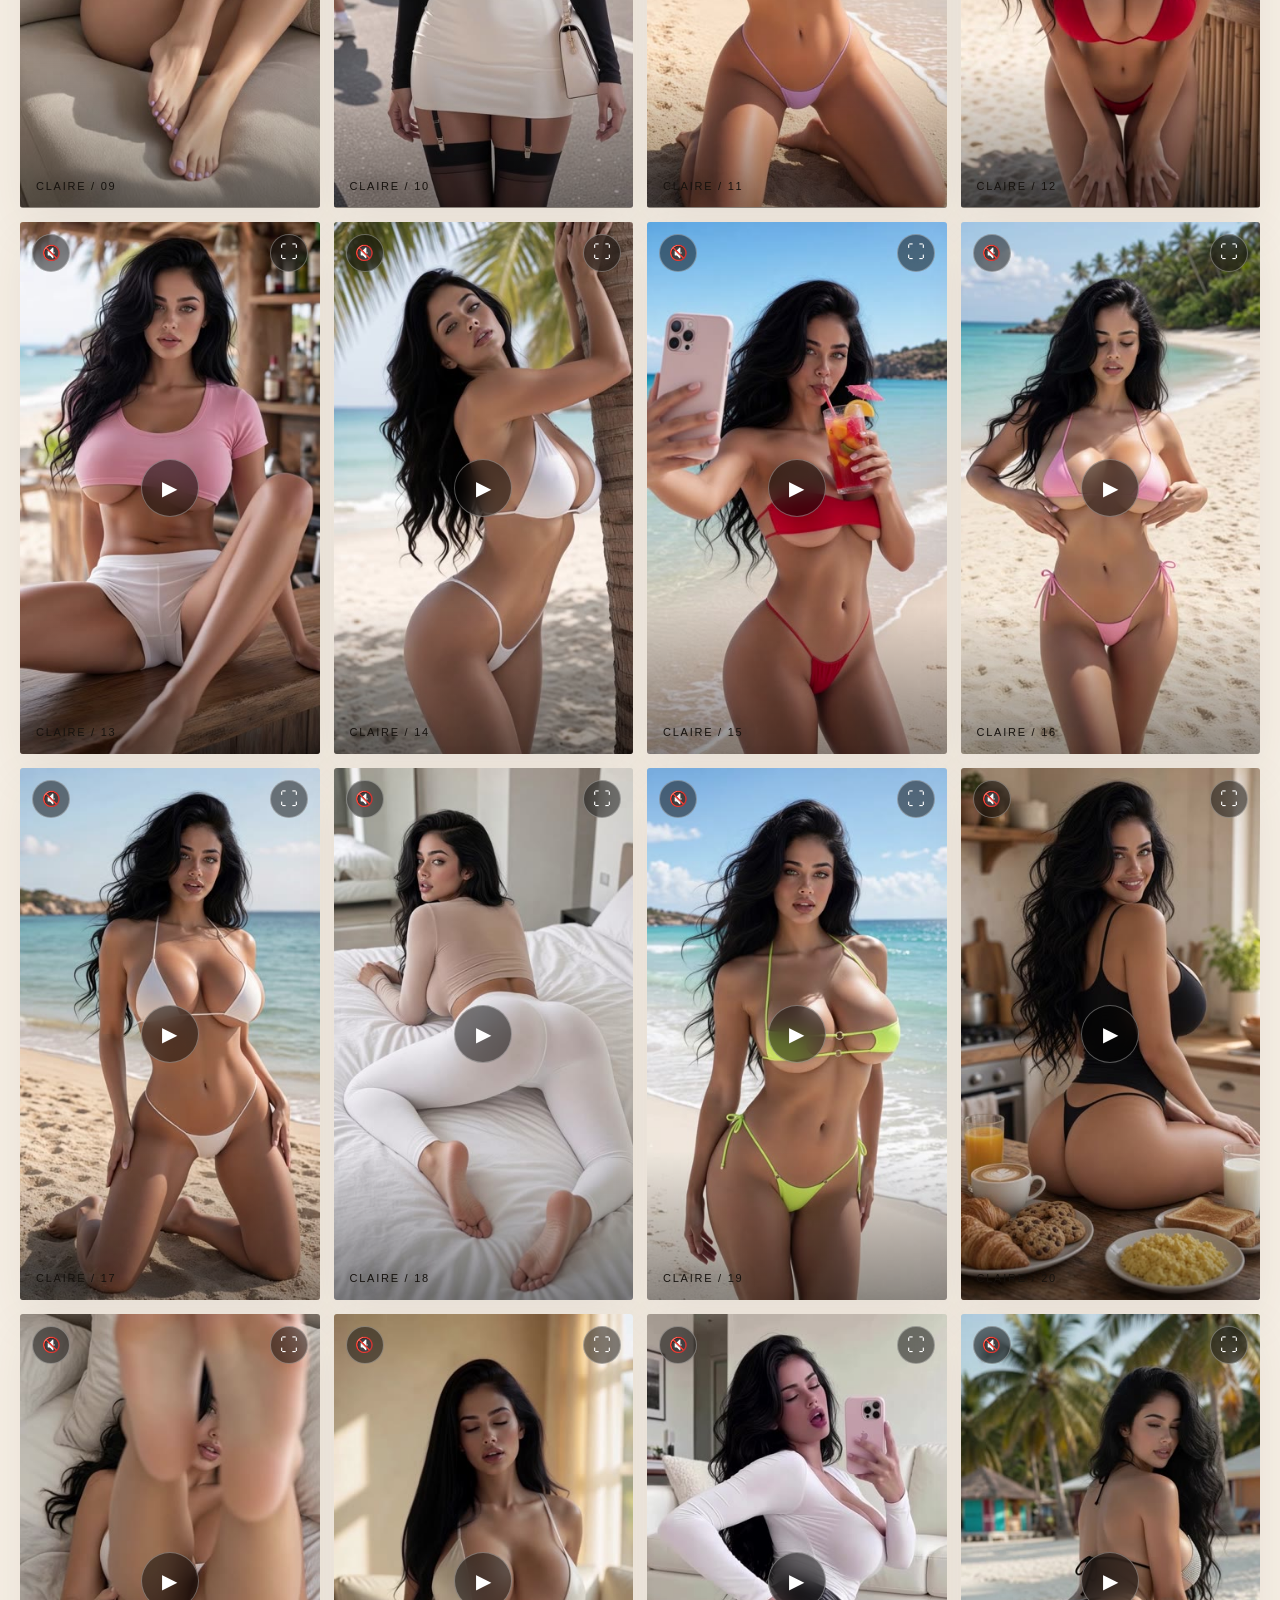
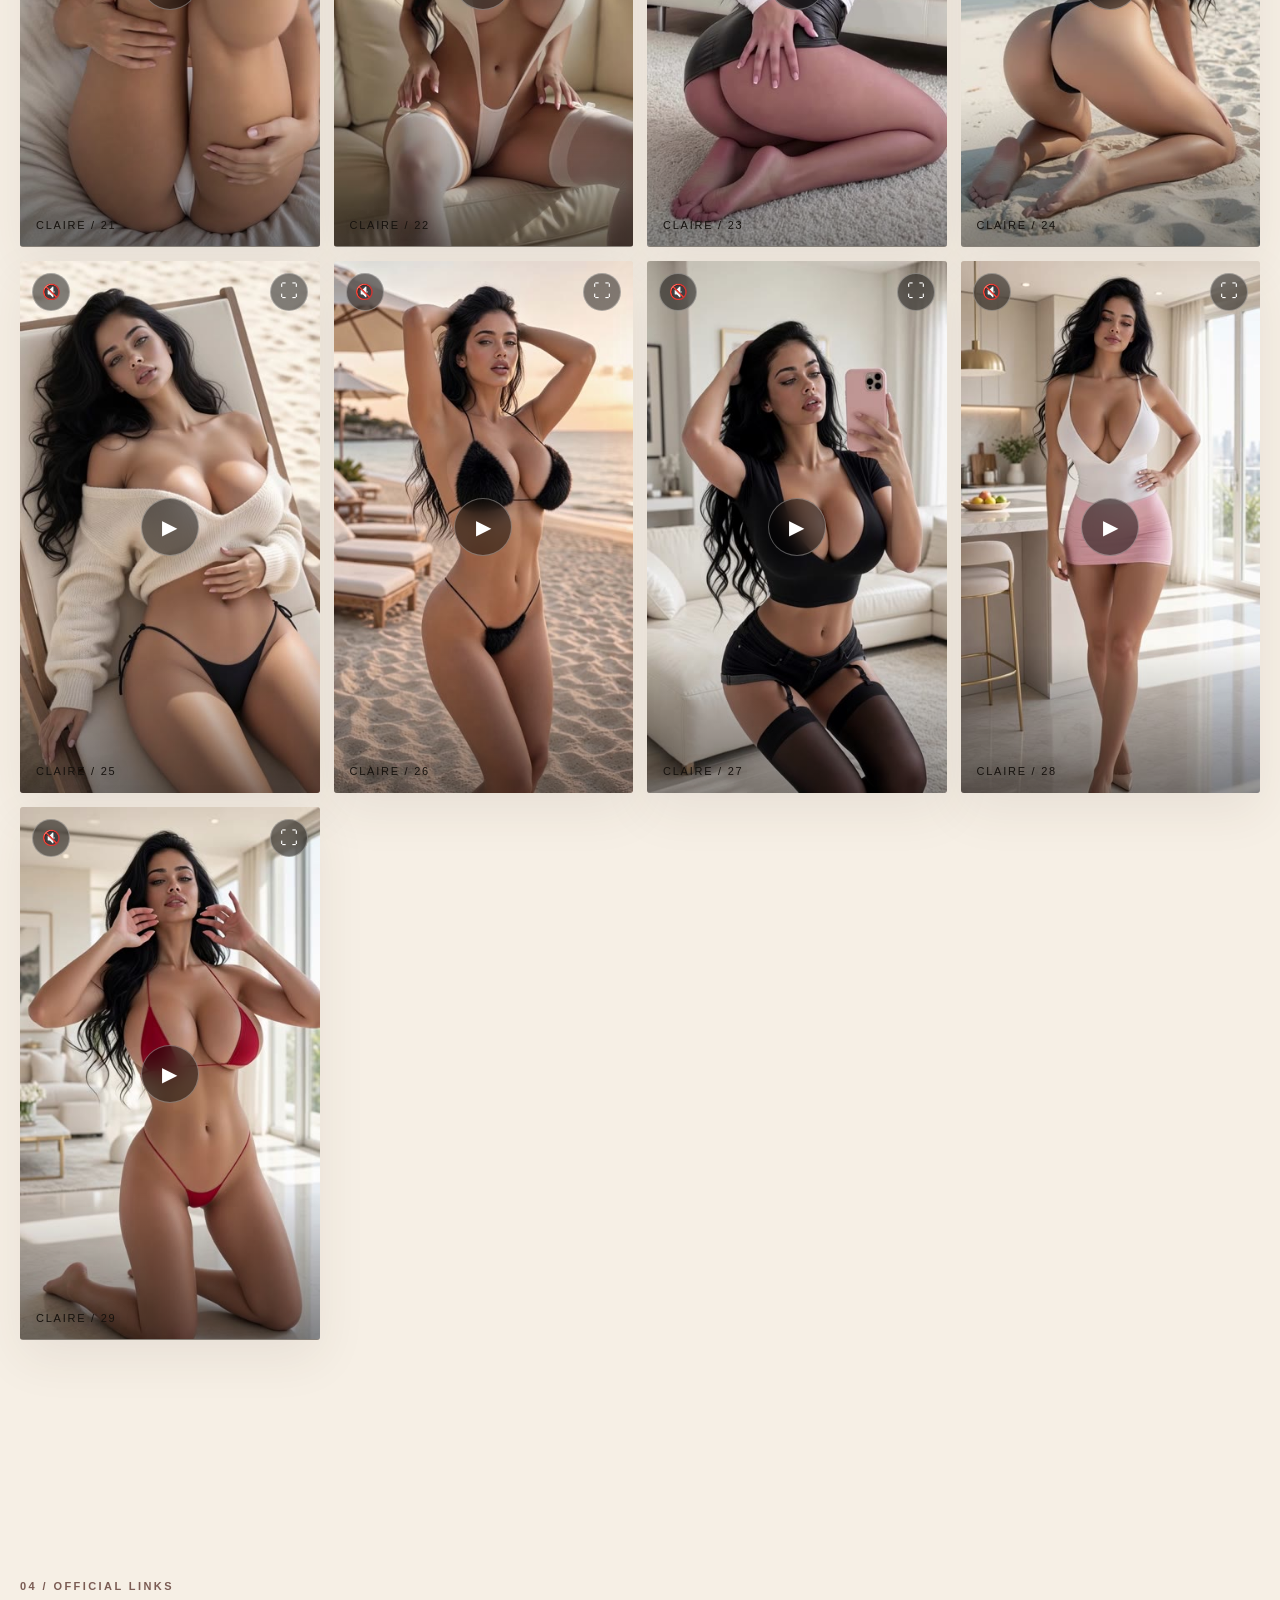
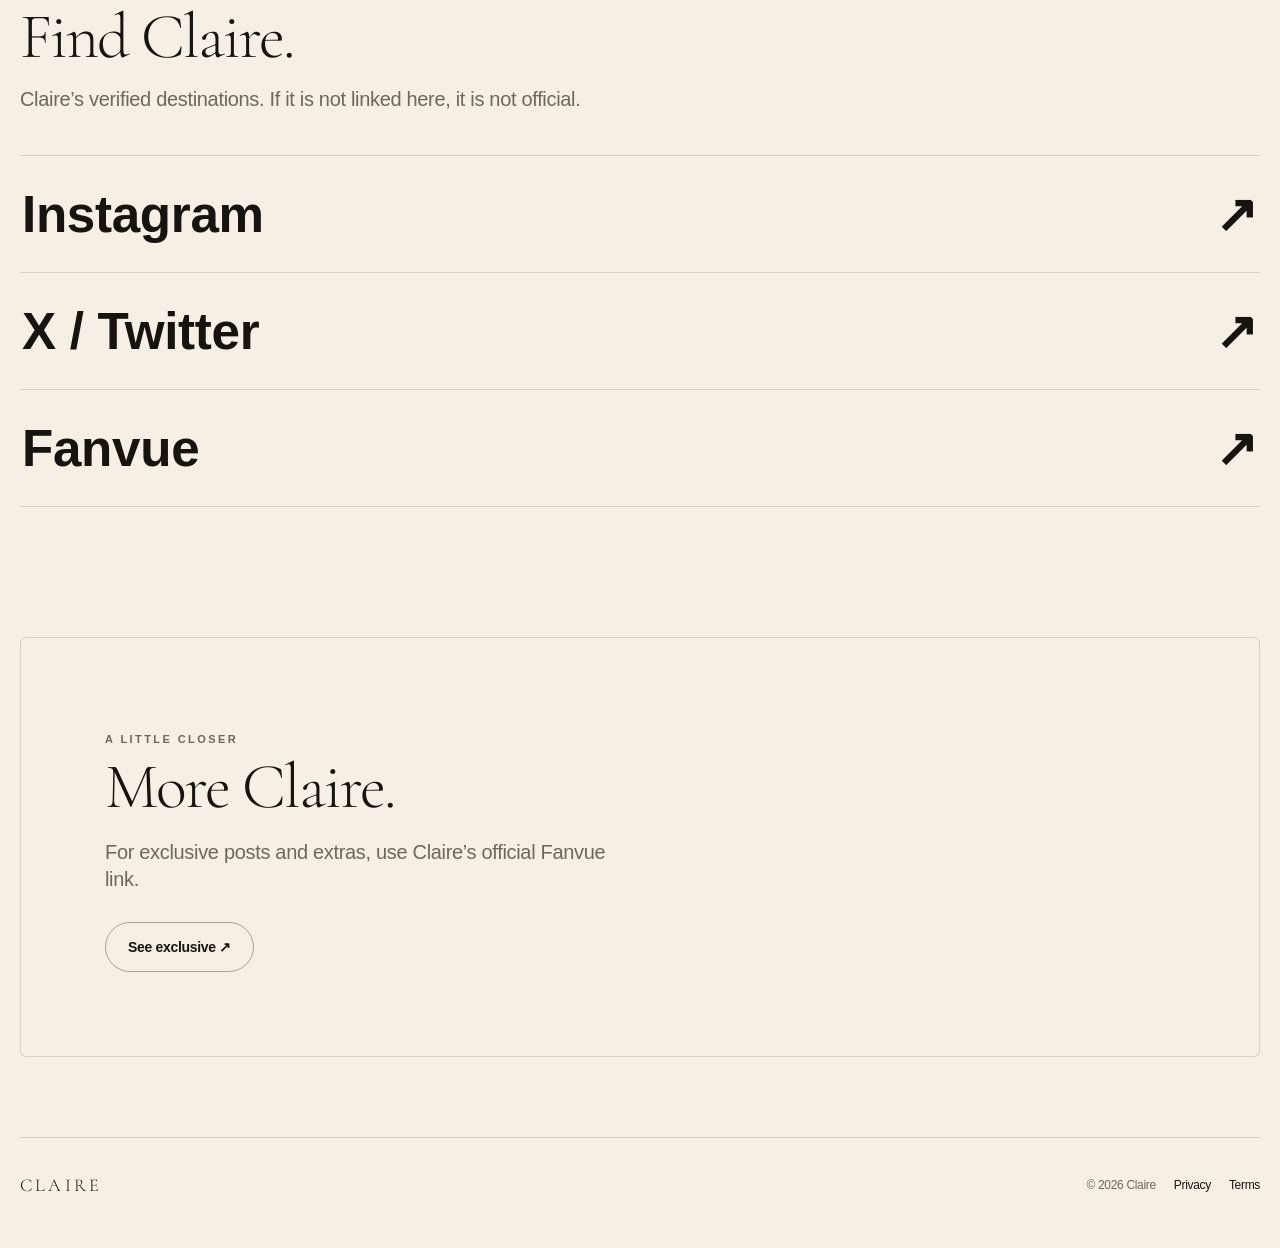
==== commit 38c939c2: "Update index.html" ====
--- a/index.html
+++ b/index.html
@@ -9,7 +9,7 @@
   <link rel="preconnect" href="https://fonts.googleapis.com">
   <link rel="preconnect" href="https://fonts.gstatic.com" crossorigin>
   <link href="https://fonts.googleapis.com/css2?family=Cormorant+Garamond:wght@300;400&display=swap" rel="stylesheet">
-  <link rel="stylesheet" href="styles.css?v=19" />
+  <link rel="stylesheet" href="styles.css?v=21" />
 
   <style>
     /* CLAIRE HERO V9 — full-page, centered, head + bust visible */
@@ -682,9 +682,68 @@
     }
   </style>
 
+
+  <style>
+    /* V21 — 29 original clips, no upscaling/cropping in large viewer */
+    .video-grid {
+      grid-template-columns: repeat(4, minmax(0, 1fr)) !important;
+      gap: 14px !important;
+    }
+
+    .video-card:nth-child(3) {
+      display: block !important;
+    }
+
+    .video-viewer-stage {
+      height: min(82vh, 1080px) !important;
+      width: auto !important;
+      max-width: 92vw !important;
+      aspect-ratio: 9 / 16 !important;
+    }
+
+    .video-viewer-video {
+      width: 100% !important;
+      height: 100% !important;
+      max-width: 720px !important;
+      max-height: 1080px !important;
+      object-fit: contain !important;
+      object-position: center center !important;
+      background: #000 !important;
+    }
+
+    @media (max-width: 1050px) {
+      .video-grid {
+        grid-template-columns: repeat(3, minmax(0, 1fr)) !important;
+      }
+    }
+
+    @media (max-width: 760px) {
+      .video-grid {
+        grid-template-columns: repeat(2, minmax(0, 1fr)) !important;
+        gap: 8px !important;
+      }
+
+      .video-card:nth-child(3) {
+        display: block !important;
+      }
+
+      .video-viewer-stage {
+        width: min(94vw, 607px) !important;
+        height: auto !important;
+        max-height: 92vh !important;
+      }
+
+      .video-viewer-video {
+        width: 100% !important;
+        height: auto !important;
+        max-height: 92vh !important;
+      }
+    }
+  </style>
+
 </head>
 <body>
-  <!-- CLAIRE SITE V19: CUSTOM VIDEO PLAYER — NO NATIVE DOWNLOAD MENU -->
+  <!-- CLAIRE SITE V21: 29 ORIGINAL CLIPS — CUSTOM PLAYER -->
   <div class="noise" aria-hidden="true"></div>
 
   <header class="site-header" id="top">
@@ -813,26 +872,35 @@
     "assets/images/claire-05.jpg"
   ],
   videos: [
-    { src: "assets%204/videos/showcase/claire-01.mp4", poster: "assets%204/posters/showcase/claire-01.jpg", label: "CLAIRE / 01" },
-    { src: "assets/videos/showcase/claire-02.mp4", poster: "assets/posters/showcase/claire-02.jpg", label: "CLAIRE / 02" },
-    { src: "assets/videos/showcase/claire-03.mp4", poster: "assets/posters/showcase/claire-03.jpg", label: "CLAIRE / 03" },
-    { src: "assets/videos/showcase/claire-04.mp4", poster: "assets/posters/showcase/claire-04.jpg", label: "CLAIRE / 04" },
-    { src: "assets%202/videos/showcase/claire-05.mp4", poster: "assets%202/posters/showcase/claire-05.jpg", label: "CLAIRE / 05" },
-    { src: "assets%203/videos/showcase/claire-06.mp4", poster: "assets%203/posters/showcase/claire-06.jpg", label: "CLAIRE / 06" },
-    { src: "assets%205/videos/showcase/claire-07.mp4", poster: "assets%205/posters/showcase/claire-07.jpg", label: "CLAIRE / 07" },
-    { src: "assets%204/videos/showcase/claire-08.mp4", poster: "assets%204/posters/showcase/claire-08.jpg", label: "CLAIRE / 08" },
-    { src: "assets%205/videos/showcase/claire-09.mp4", poster: "assets%205/posters/showcase/claire-09.jpg", label: "CLAIRE / 09" },
-    { src: "assets%202/videos/showcase/claire-10.mp4", poster: "assets%202/posters/showcase/claire-10.jpg", label: "CLAIRE / 10" },
-    { src: "assets%202/videos/showcase/claire-11.mp4", poster: "assets%202/posters/showcase/claire-11.jpg", label: "CLAIRE / 11" },
-    { src: "assets%203/videos/showcase/claire-12.mp4", poster: "assets%203/posters/showcase/claire-12.jpg", label: "CLAIRE / 12" },
-    { src: "assets%202/videos/showcase/claire-13.mp4", poster: "assets%202/posters/showcase/claire-13.jpg", label: "CLAIRE / 13" },
-    { src: "assets%203/videos/showcase/claire-14.mp4", poster: "assets%203/posters/showcase/claire-14.jpg", label: "CLAIRE / 14" },
-    { src: "assets%205/videos/showcase/claire-15.mp4", poster: "assets%205/posters/showcase/claire-15.jpg", label: "CLAIRE / 15" },
-    { src: "assets/videos/showcase/claire-16.mp4", poster: "assets/posters/showcase/claire-16.jpg", label: "CLAIRE / 16" },
-    { src: "assets/videos/showcase/claire-17.mp4", poster: "assets/posters/showcase/claire-17.jpg", label: "CLAIRE / 17" },
-    { src: "assets%204/videos/showcase/claire-18.mp4", poster: "assets%204/posters/showcase/claire-18.jpg", label: "CLAIRE / 18" },
-    { src: "assets%205/videos/showcase/claire-19.mp4", poster: "assets%205/posters/showcase/claire-19.jpg", label: "CLAIRE / 19" },
-    { src: "assets%203/videos/showcase/claire-20.mp4", poster: "assets%203/posters/showcase/claire-20.jpg", label: "CLAIRE / 20" }
+    { src: "claire-media-a/videos/claire-01.mp4", poster: "claire-media-a/posters/claire-01.jpg", label: "CLAIRE / 01" },
+    { src: "claire-media-a/videos/claire-02.mp4", poster: "claire-media-a/posters/claire-02.jpg", label: "CLAIRE / 02" },
+    { src: "claire-media-a/videos/claire-03.mp4", poster: "claire-media-a/posters/claire-03.jpg", label: "CLAIRE / 03" },
+    { src: "claire-media-a/videos/claire-04.mp4", poster: "claire-media-a/posters/claire-04.jpg", label: "CLAIRE / 04" },
+    { src: "claire-media-a/videos/claire-05.mp4", poster: "claire-media-a/posters/claire-05.jpg", label: "CLAIRE / 05" },
+    { src: "claire-media-a/videos/claire-06.mp4", poster: "claire-media-a/posters/claire-06.jpg", label: "CLAIRE / 06" },
+    { src: "claire-media-b/videos/claire-07.mp4", poster: "claire-media-b/posters/claire-07.jpg", label: "CLAIRE / 07" },
+    { src: "claire-media-b/videos/claire-08.mp4", poster: "claire-media-b/posters/claire-08.jpg", label: "CLAIRE / 08" },
+    { src: "claire-media-b/videos/claire-09.mp4", poster: "claire-media-b/posters/claire-09.jpg", label: "CLAIRE / 09" },
+    { src: "claire-media-b/videos/claire-10.mp4", poster: "claire-media-b/posters/claire-10.jpg", label: "CLAIRE / 10" },
+    { src: "claire-media-b/videos/claire-11.mp4", poster: "claire-media-b/posters/claire-11.jpg", label: "CLAIRE / 11" },
+    { src: "claire-media-b/videos/claire-12.mp4", poster: "claire-media-b/posters/claire-12.jpg", label: "CLAIRE / 12" },
+    { src: "claire-media-c/videos/claire-13.mp4", poster: "claire-media-c/posters/claire-13.jpg", label: "CLAIRE / 13" },
+    { src: "claire-media-c/videos/claire-14.mp4", poster: "claire-media-c/posters/claire-14.jpg", label: "CLAIRE / 14" },
+    { src: "claire-media-c/videos/claire-15.mp4", poster: "claire-media-c/posters/claire-15.jpg", label: "CLAIRE / 15" },
+    { src: "claire-media-c/videos/claire-16.mp4", poster: "claire-media-c/posters/claire-16.jpg", label: "CLAIRE / 16" },
+    { src: "claire-media-c/videos/claire-17.mp4", poster: "claire-media-c/posters/claire-17.jpg", label: "CLAIRE / 17" },
+    { src: "claire-media-c/videos/claire-18.mp4", poster: "claire-media-c/posters/claire-18.jpg", label: "CLAIRE / 18" },
+    { src: "claire-media-d/videos/claire-19.mp4", poster: "claire-media-d/posters/claire-19.jpg", label: "CLAIRE / 19" },
+    { src: "claire-media-d/videos/claire-20.mp4", poster: "claire-media-d/posters/claire-20.jpg", label: "CLAIRE / 20" },
+    { src: "claire-media-d/videos/claire-21.mp4", poster: "claire-media-d/posters/claire-21.jpg", label: "CLAIRE / 21" },
+    { src: "claire-media-d/videos/claire-22.mp4", poster: "claire-media-d/posters/claire-22.jpg", label: "CLAIRE / 22" },
+    { src: "claire-media-d/videos/claire-23.mp4", poster: "claire-media-d/posters/claire-23.jpg", label: "CLAIRE / 23" },
+    { src: "claire-media-d/videos/claire-24.mp4", poster: "claire-media-d/posters/claire-24.jpg", label: "CLAIRE / 24" },
+    { src: "claire-media-e/videos/claire-25.mp4", poster: "claire-media-e/posters/claire-25.jpg", label: "CLAIRE / 25" },
+    { src: "claire-media-e/videos/claire-26.mp4", poster: "claire-media-e/posters/claire-26.jpg", label: "CLAIRE / 26" },
+    { src: "claire-media-e/videos/claire-27.mp4", poster: "claire-media-e/posters/claire-27.jpg", label: "CLAIRE / 27" },
+    { src: "claire-media-e/videos/claire-28.mp4", poster: "claire-media-e/posters/claire-28.jpg", label: "CLAIRE / 28" },
+    { src: "claire-media-e/videos/claire-29.mp4", poster: "claire-media-e/posters/claire-29.jpg", label: "CLAIRE / 29" }
   ]
 };
 
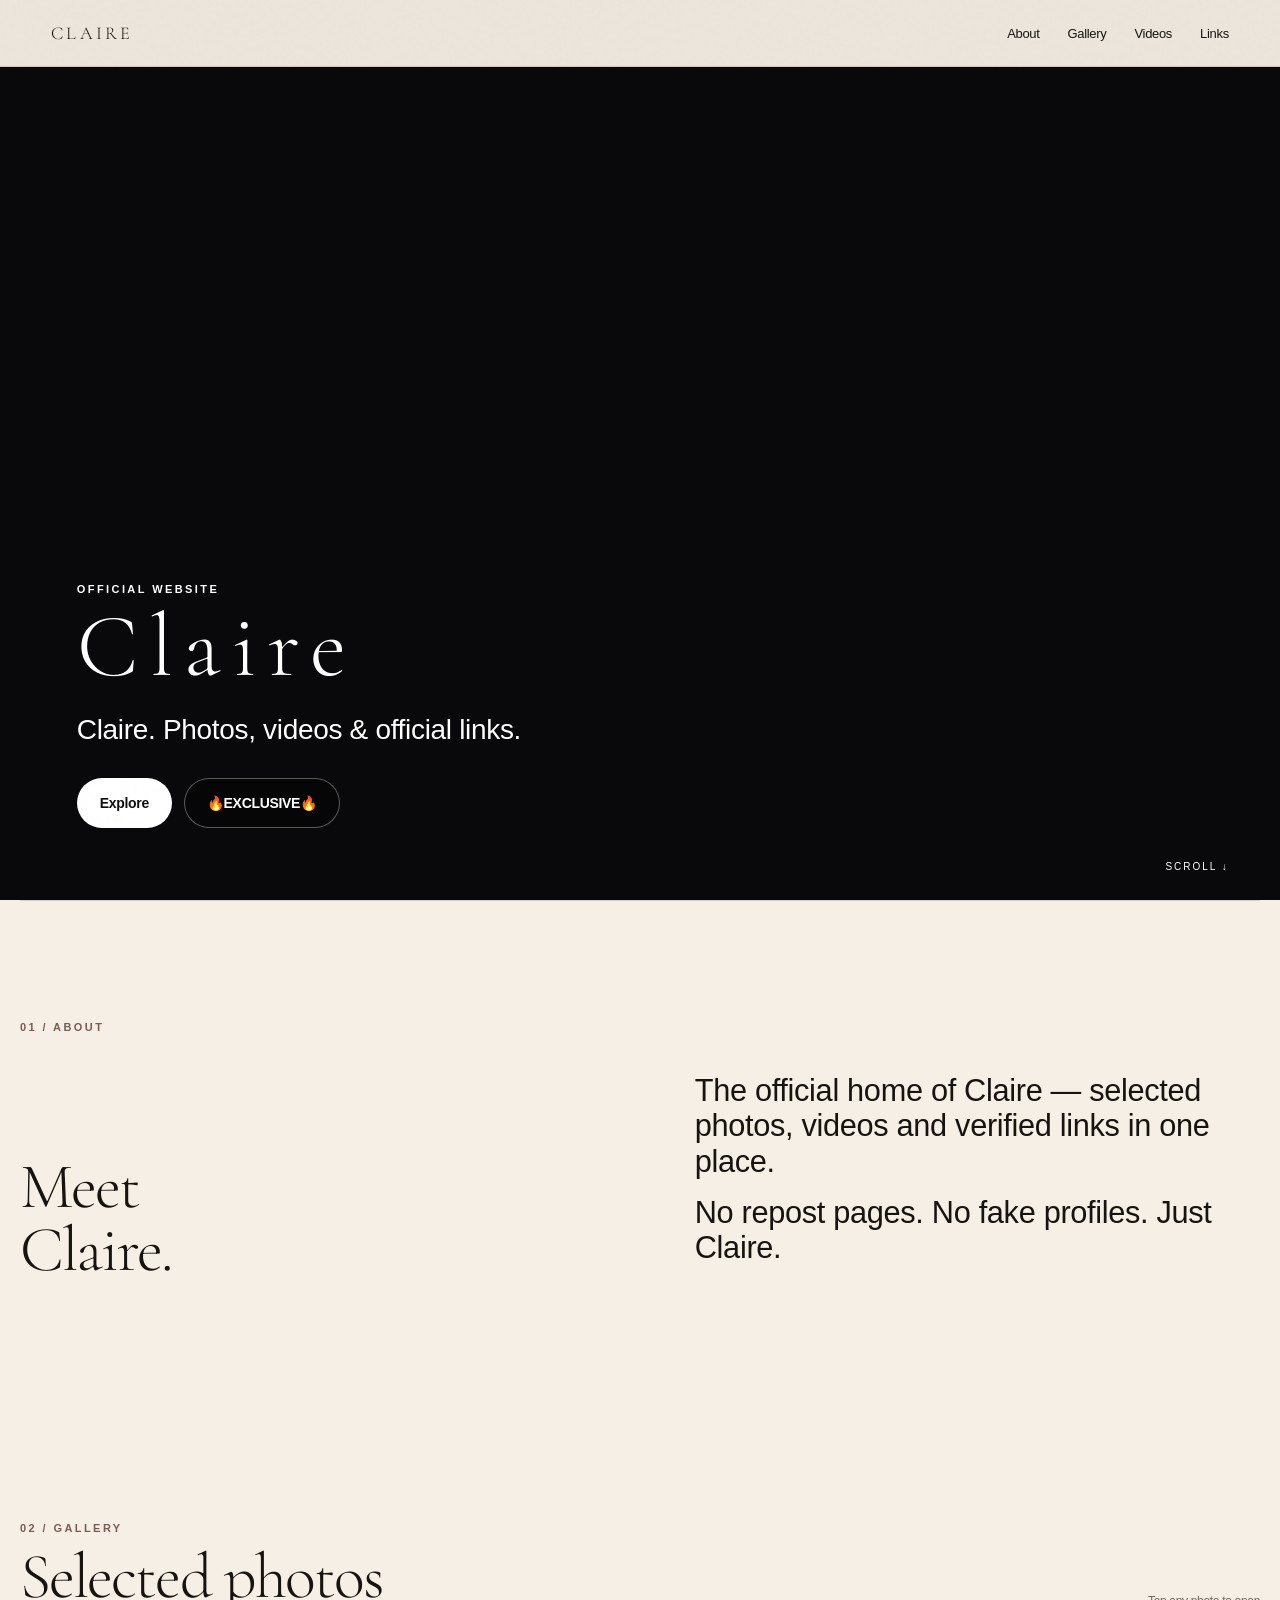
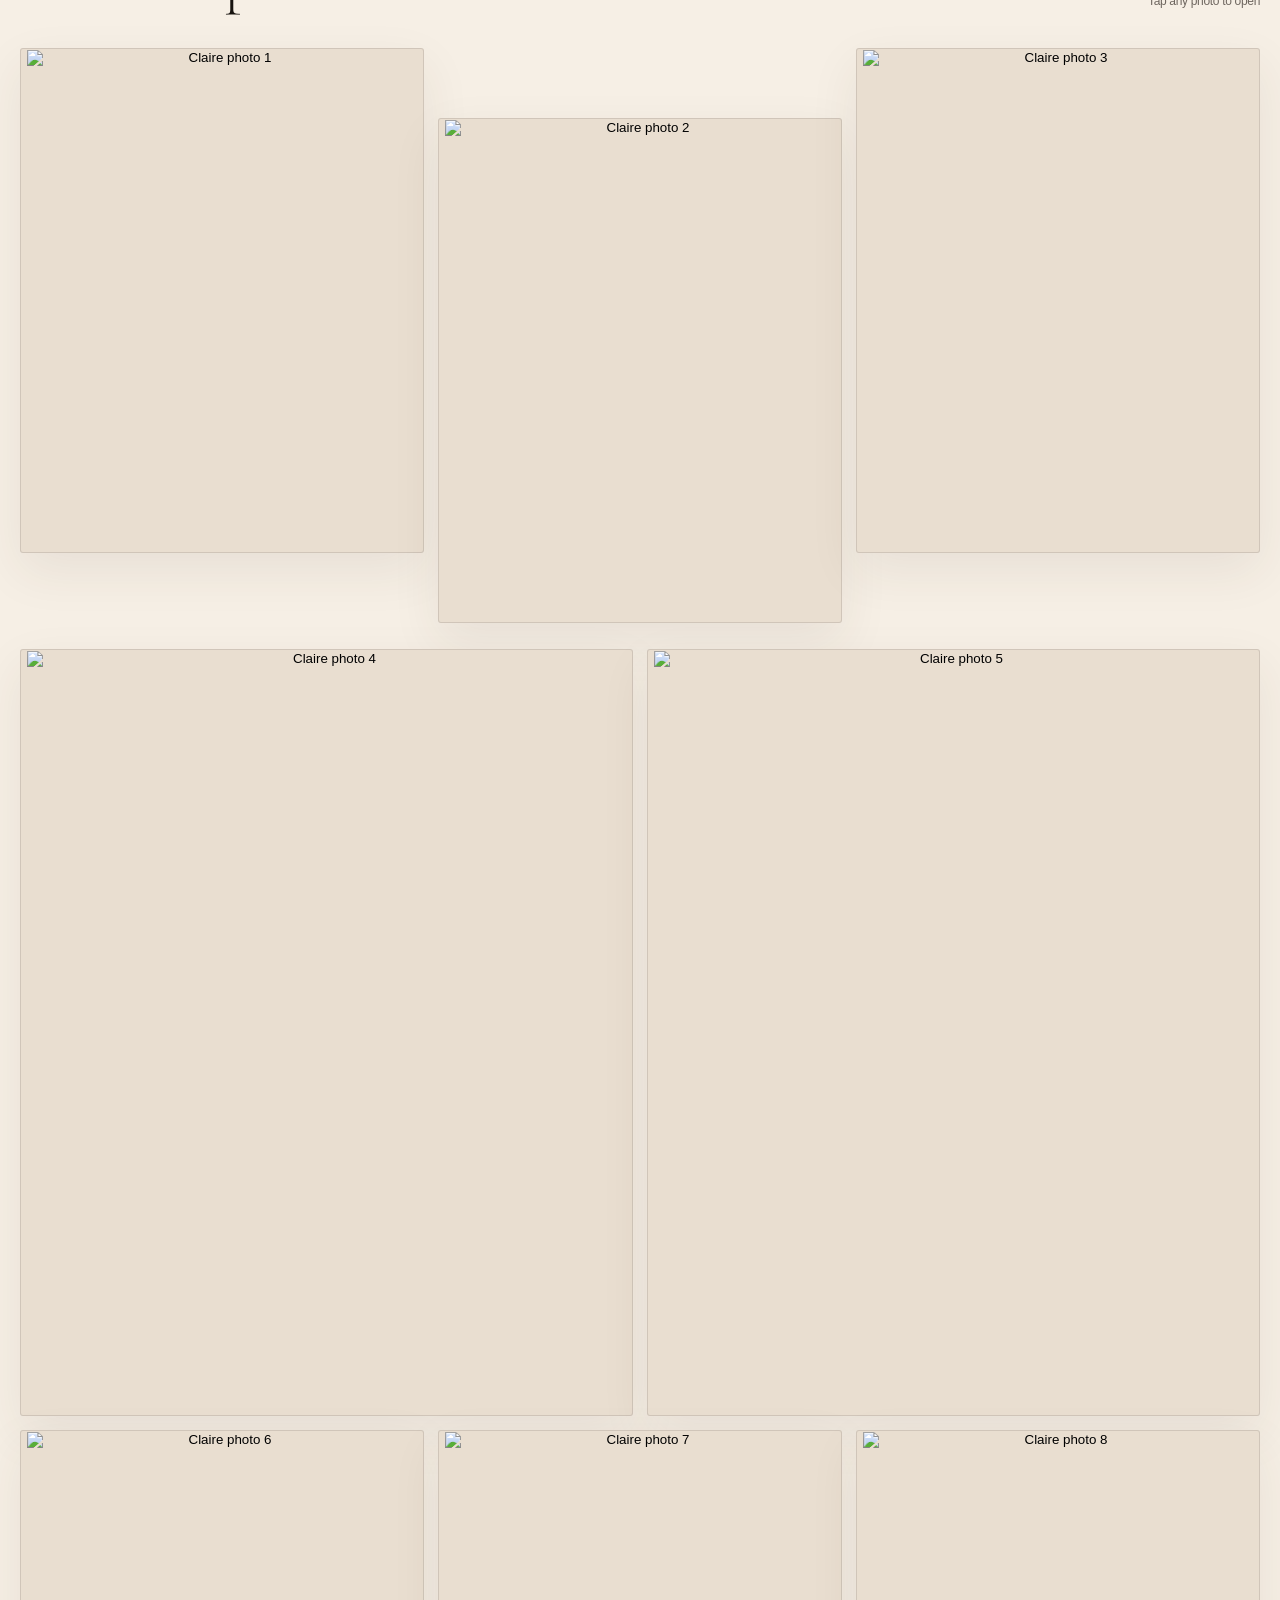
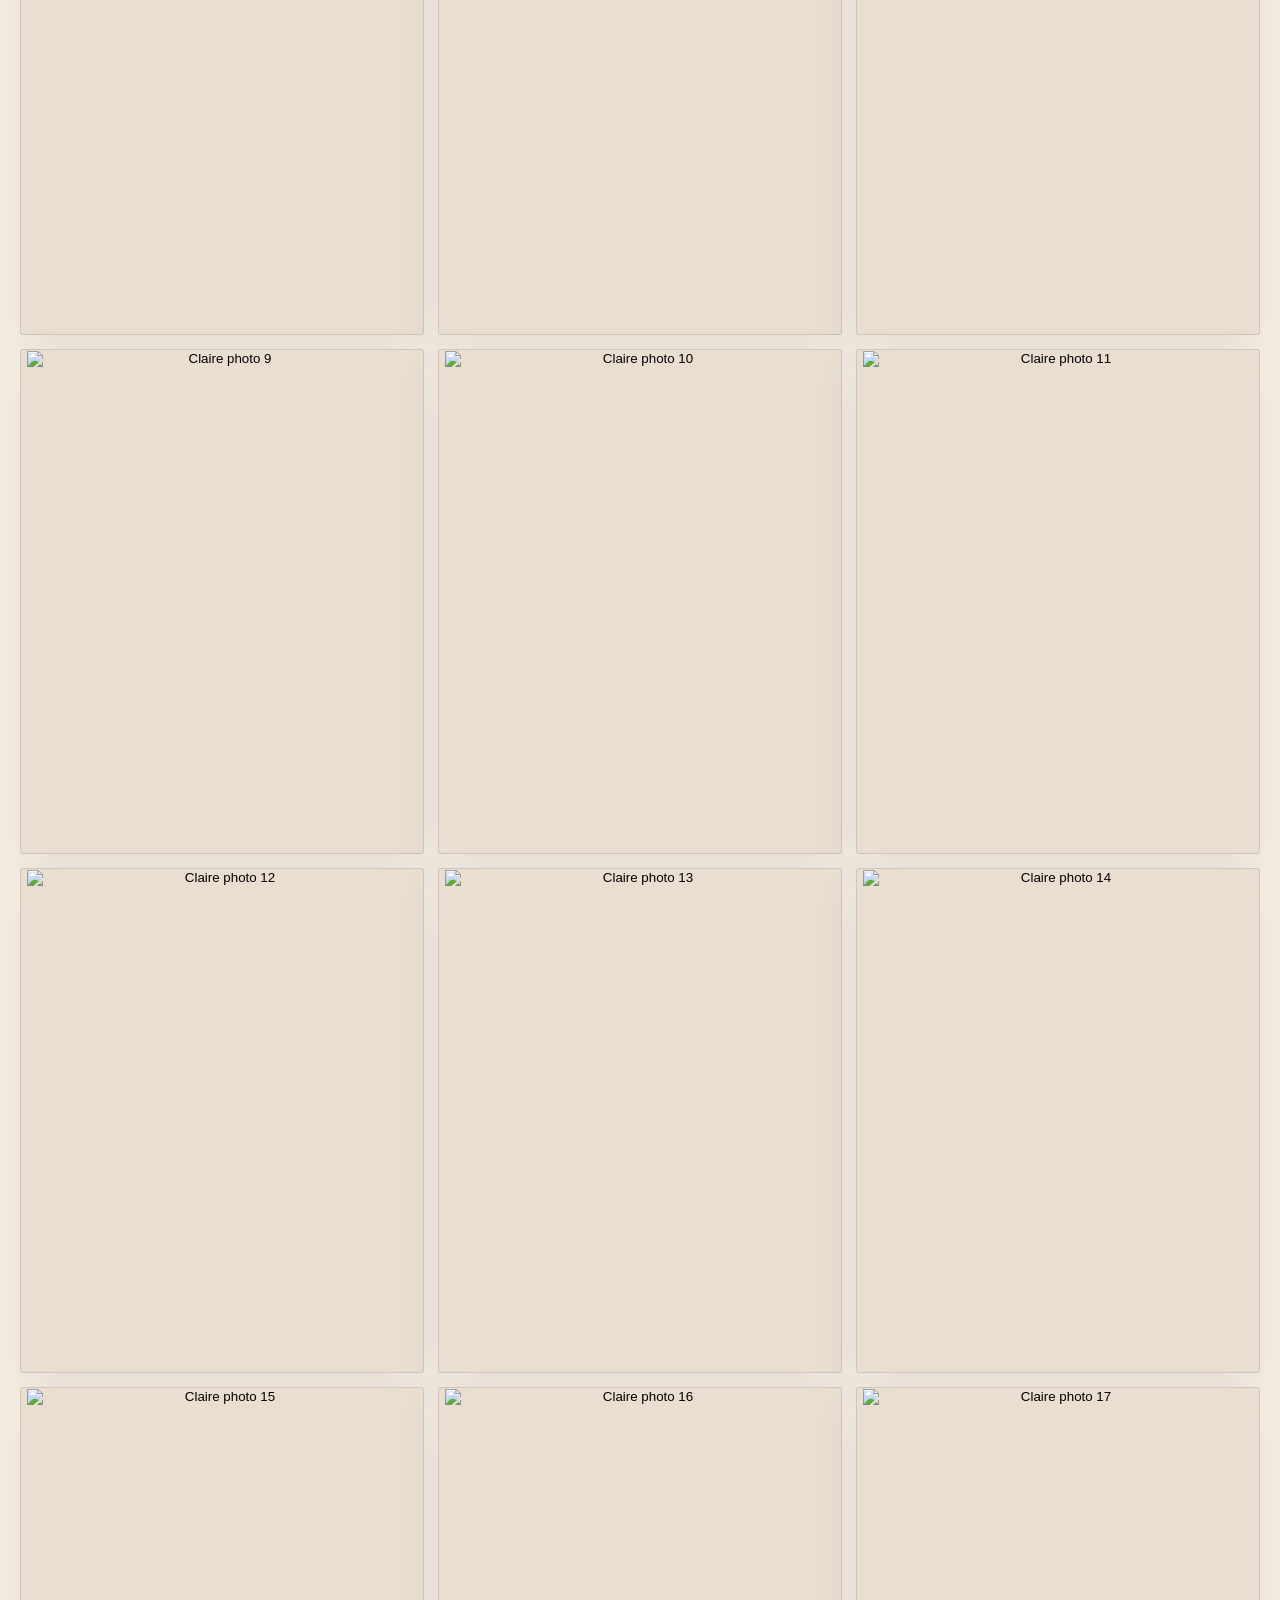
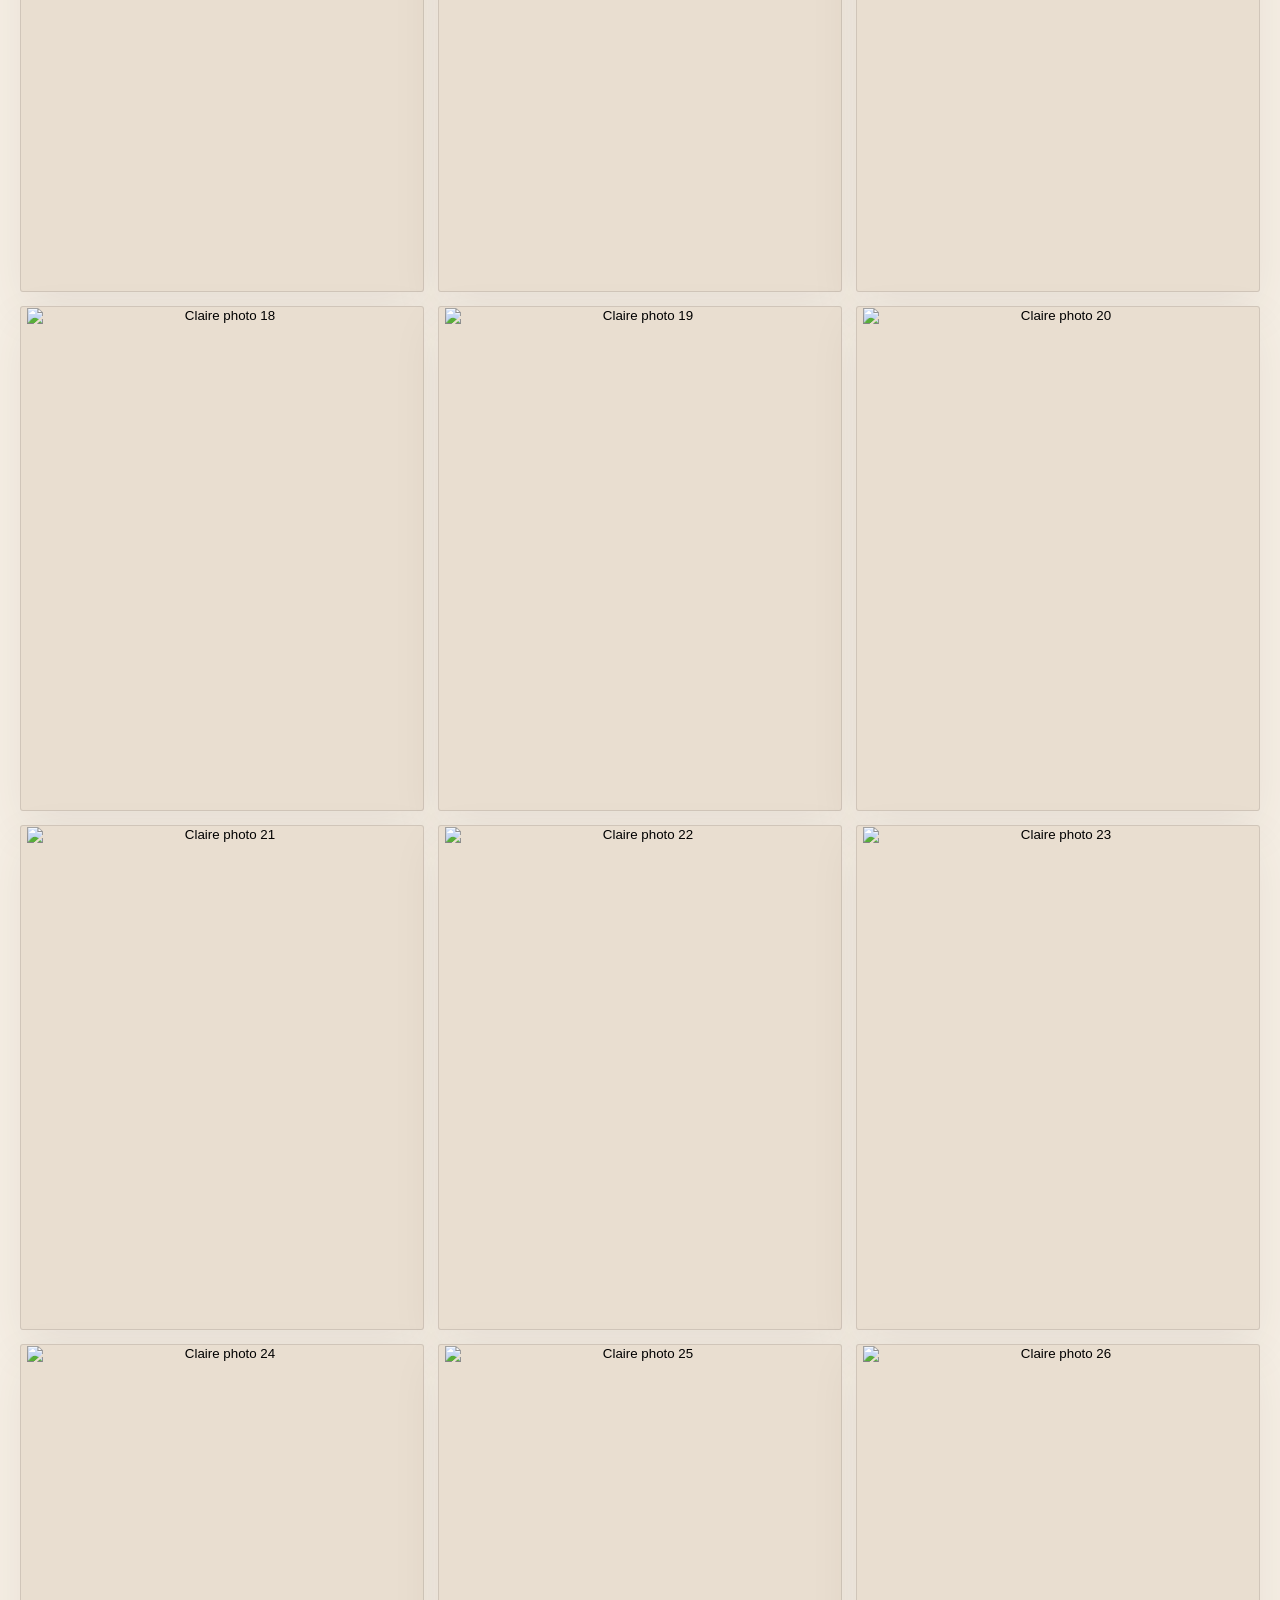
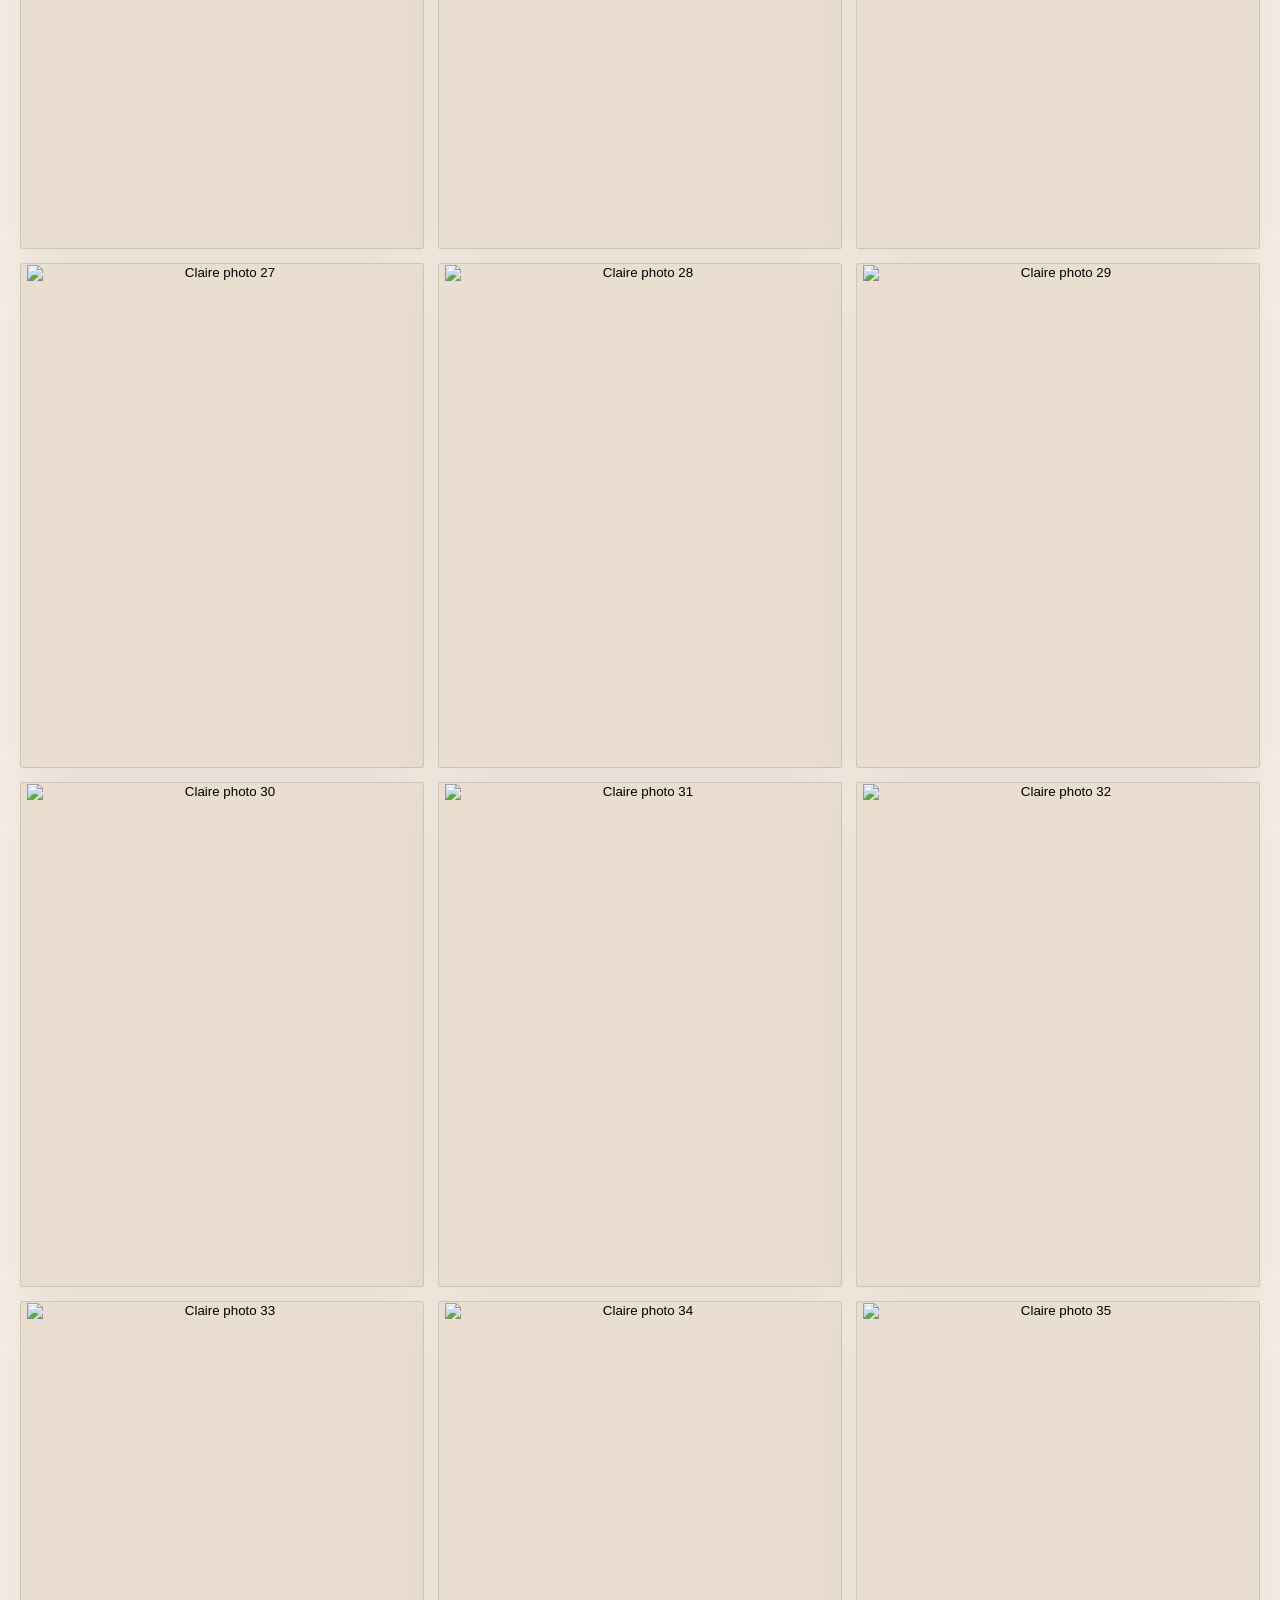
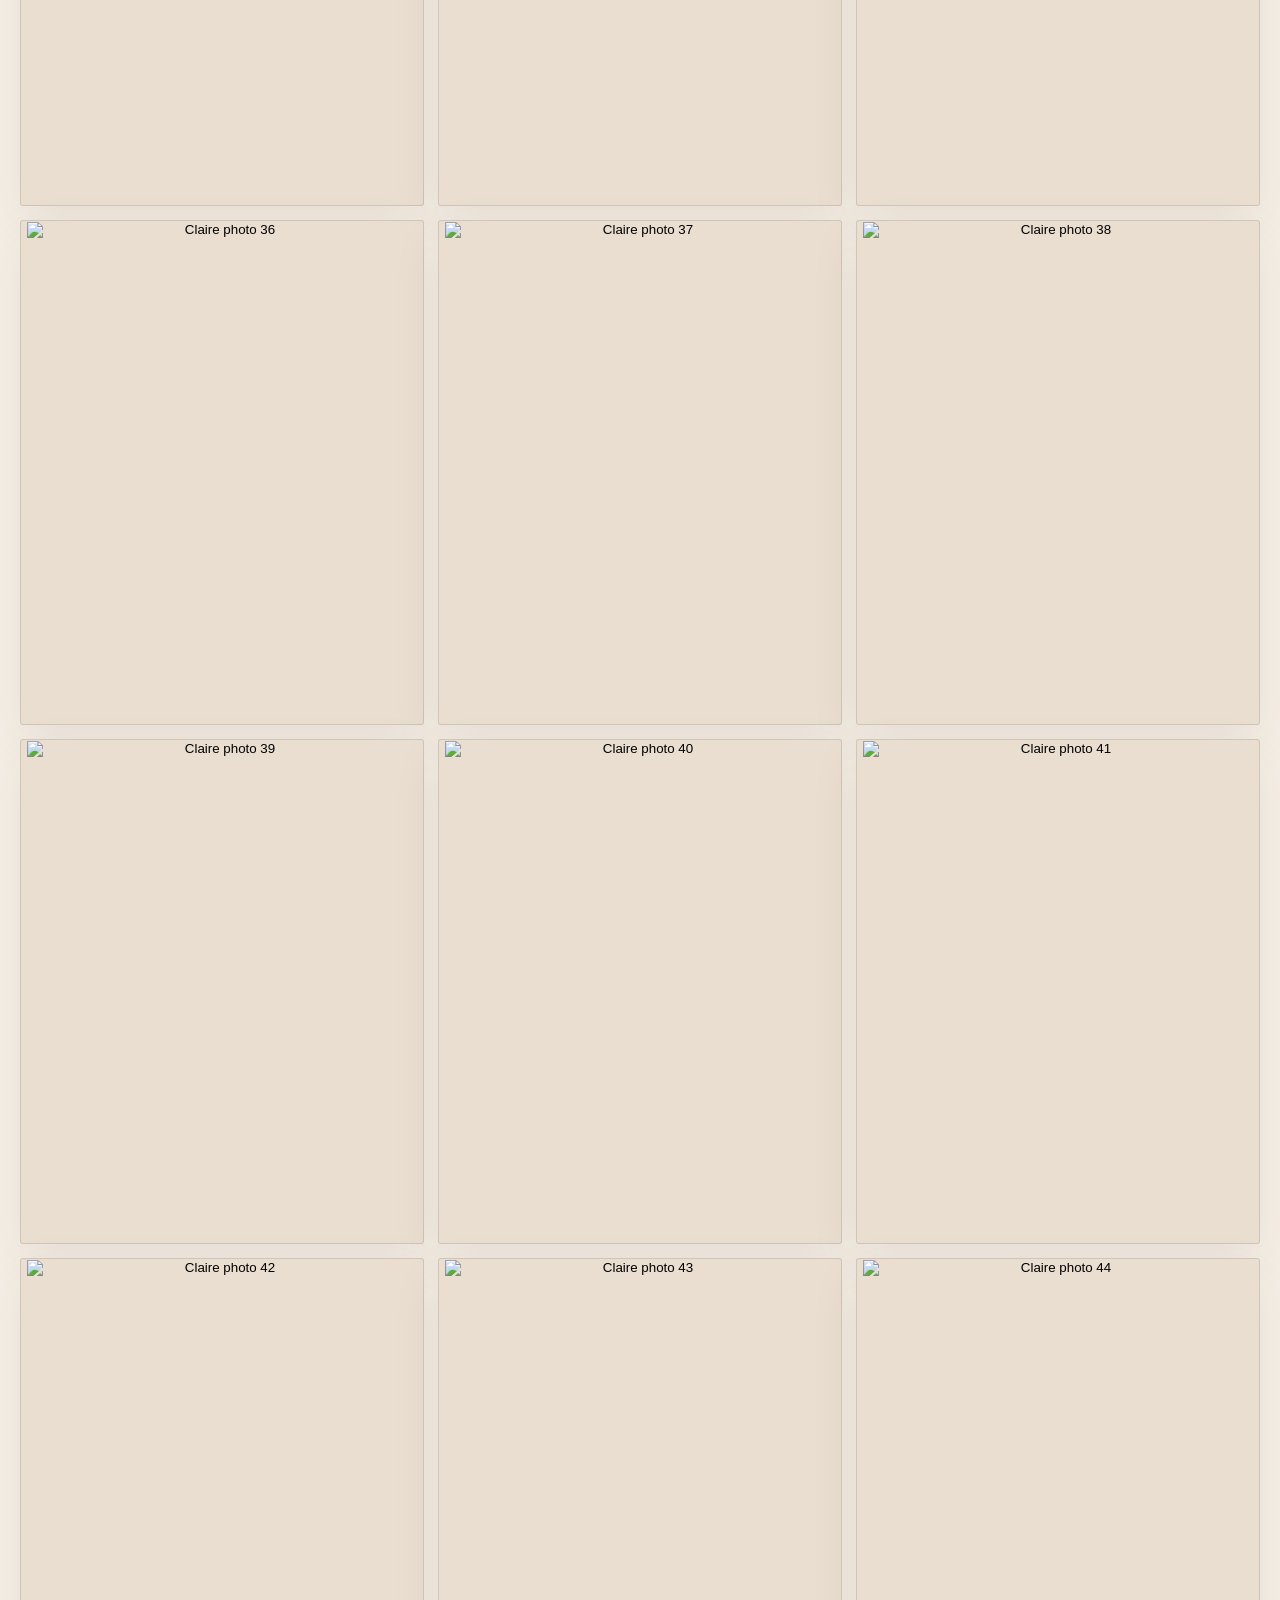
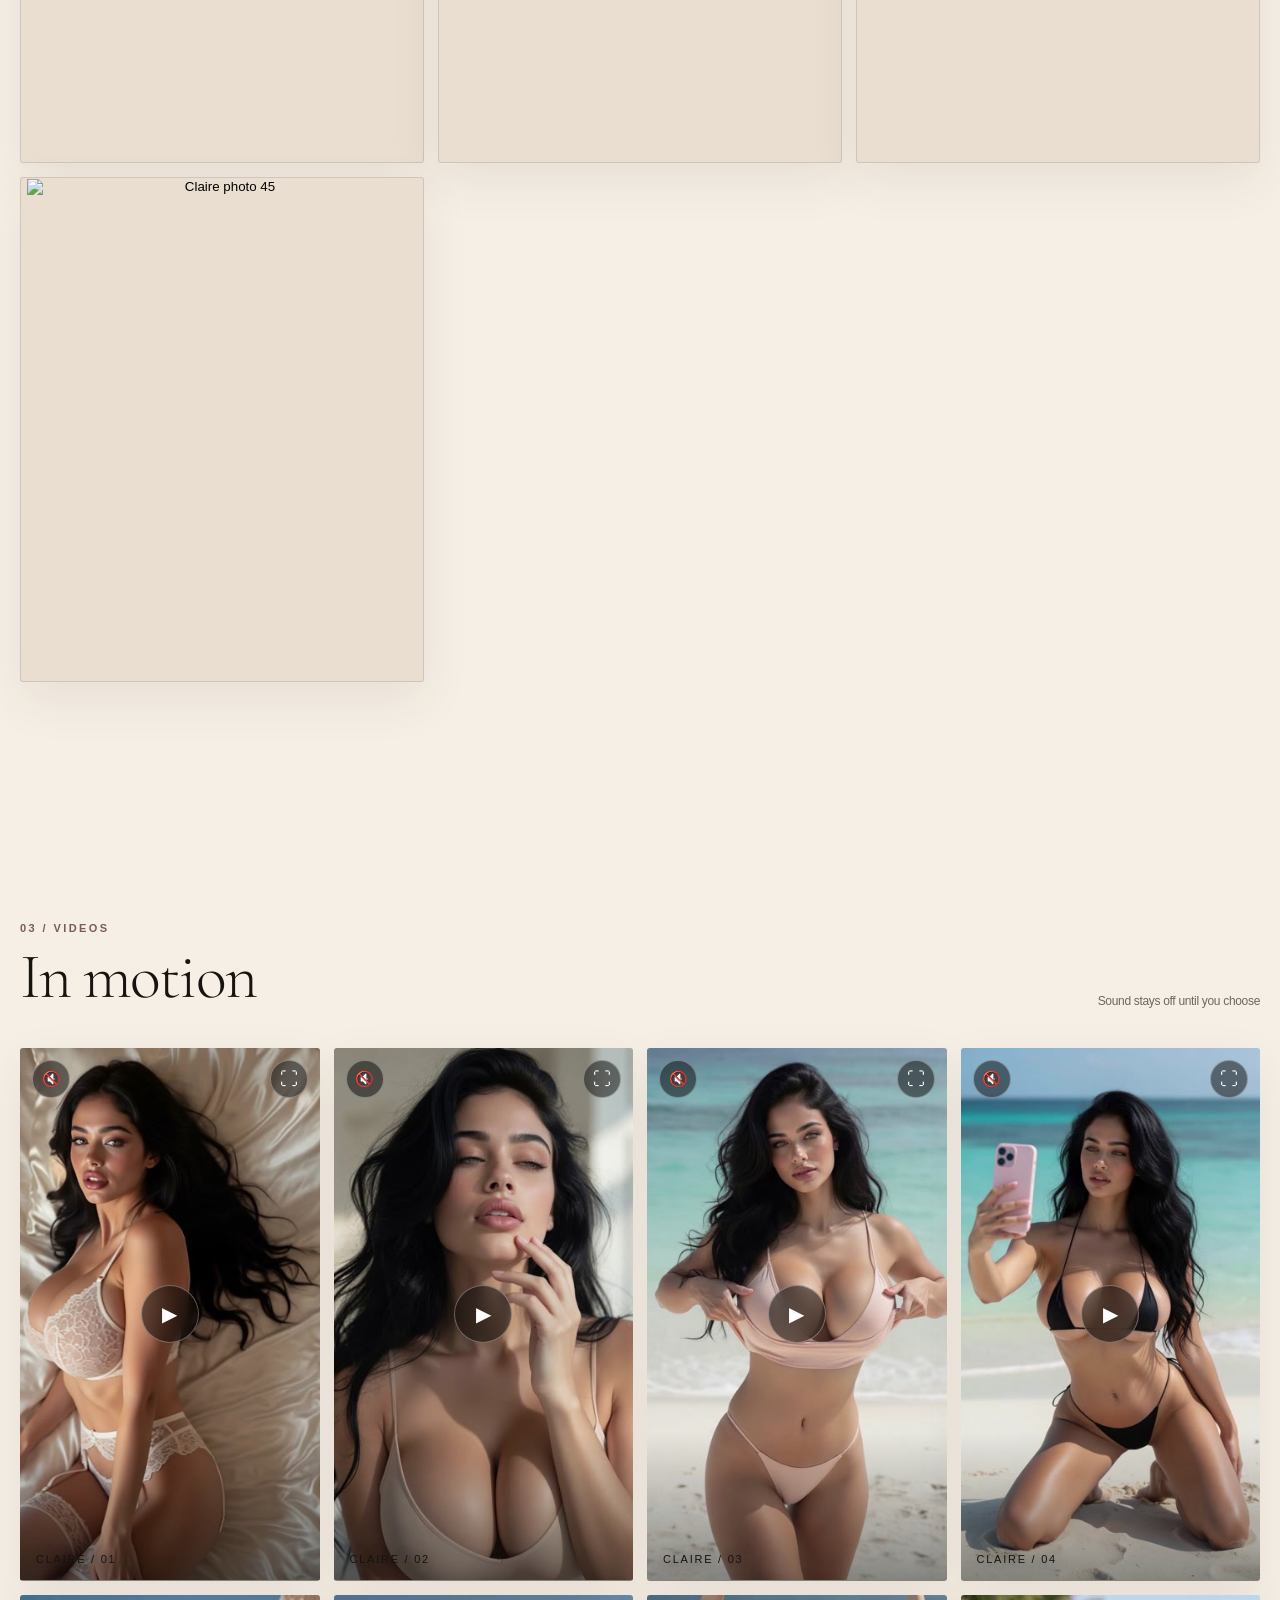
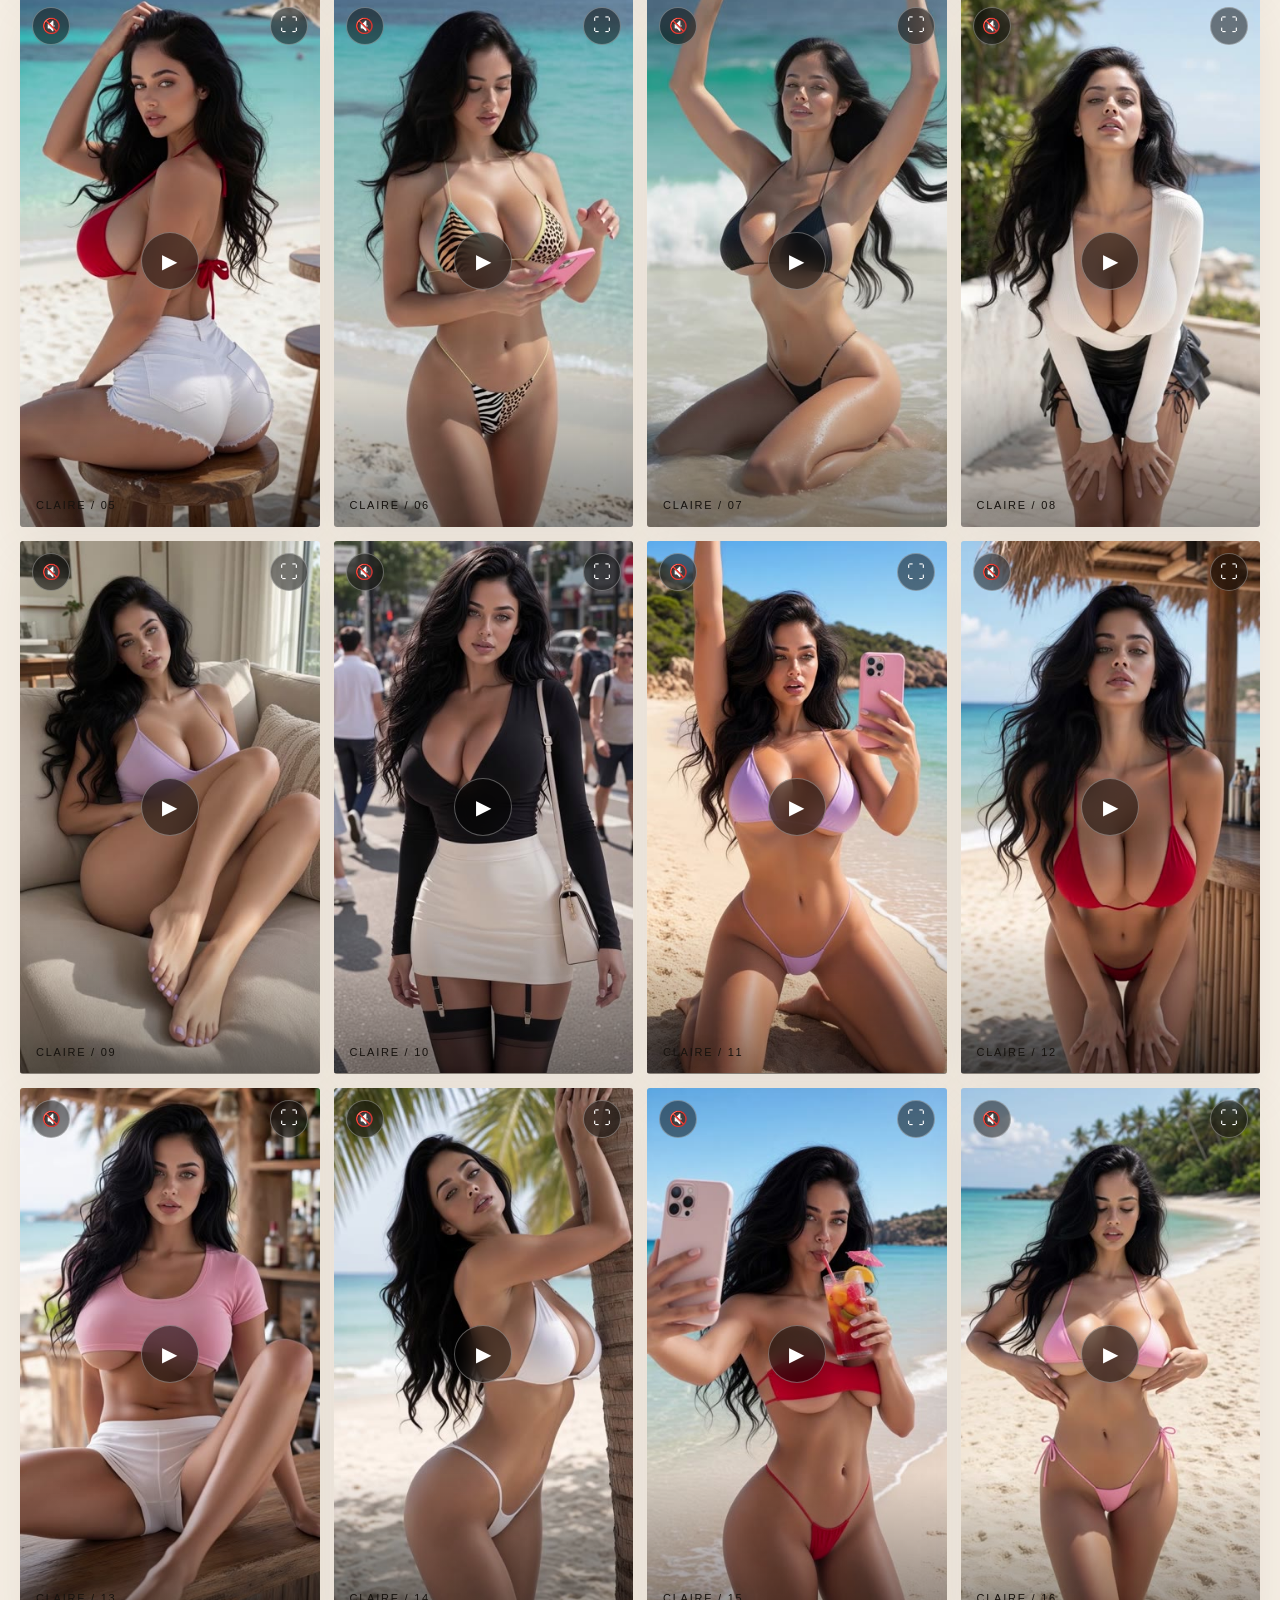
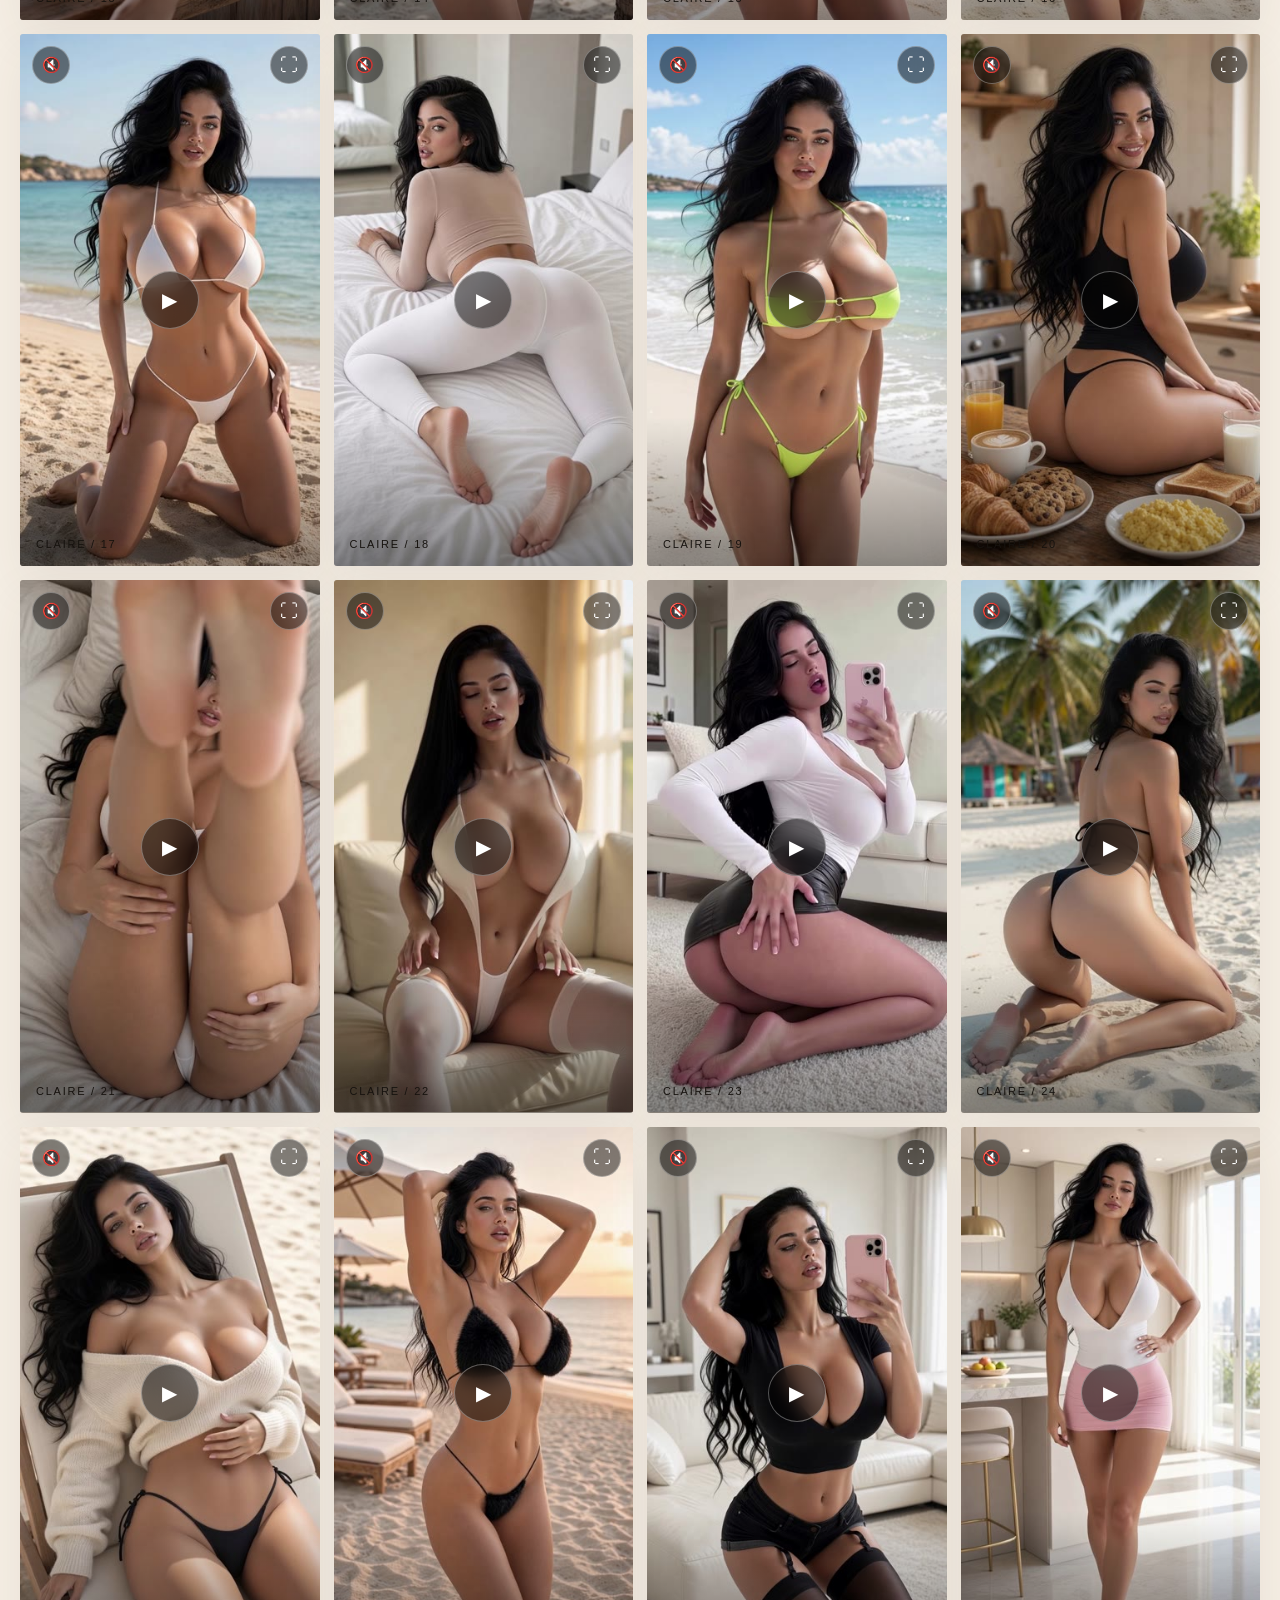
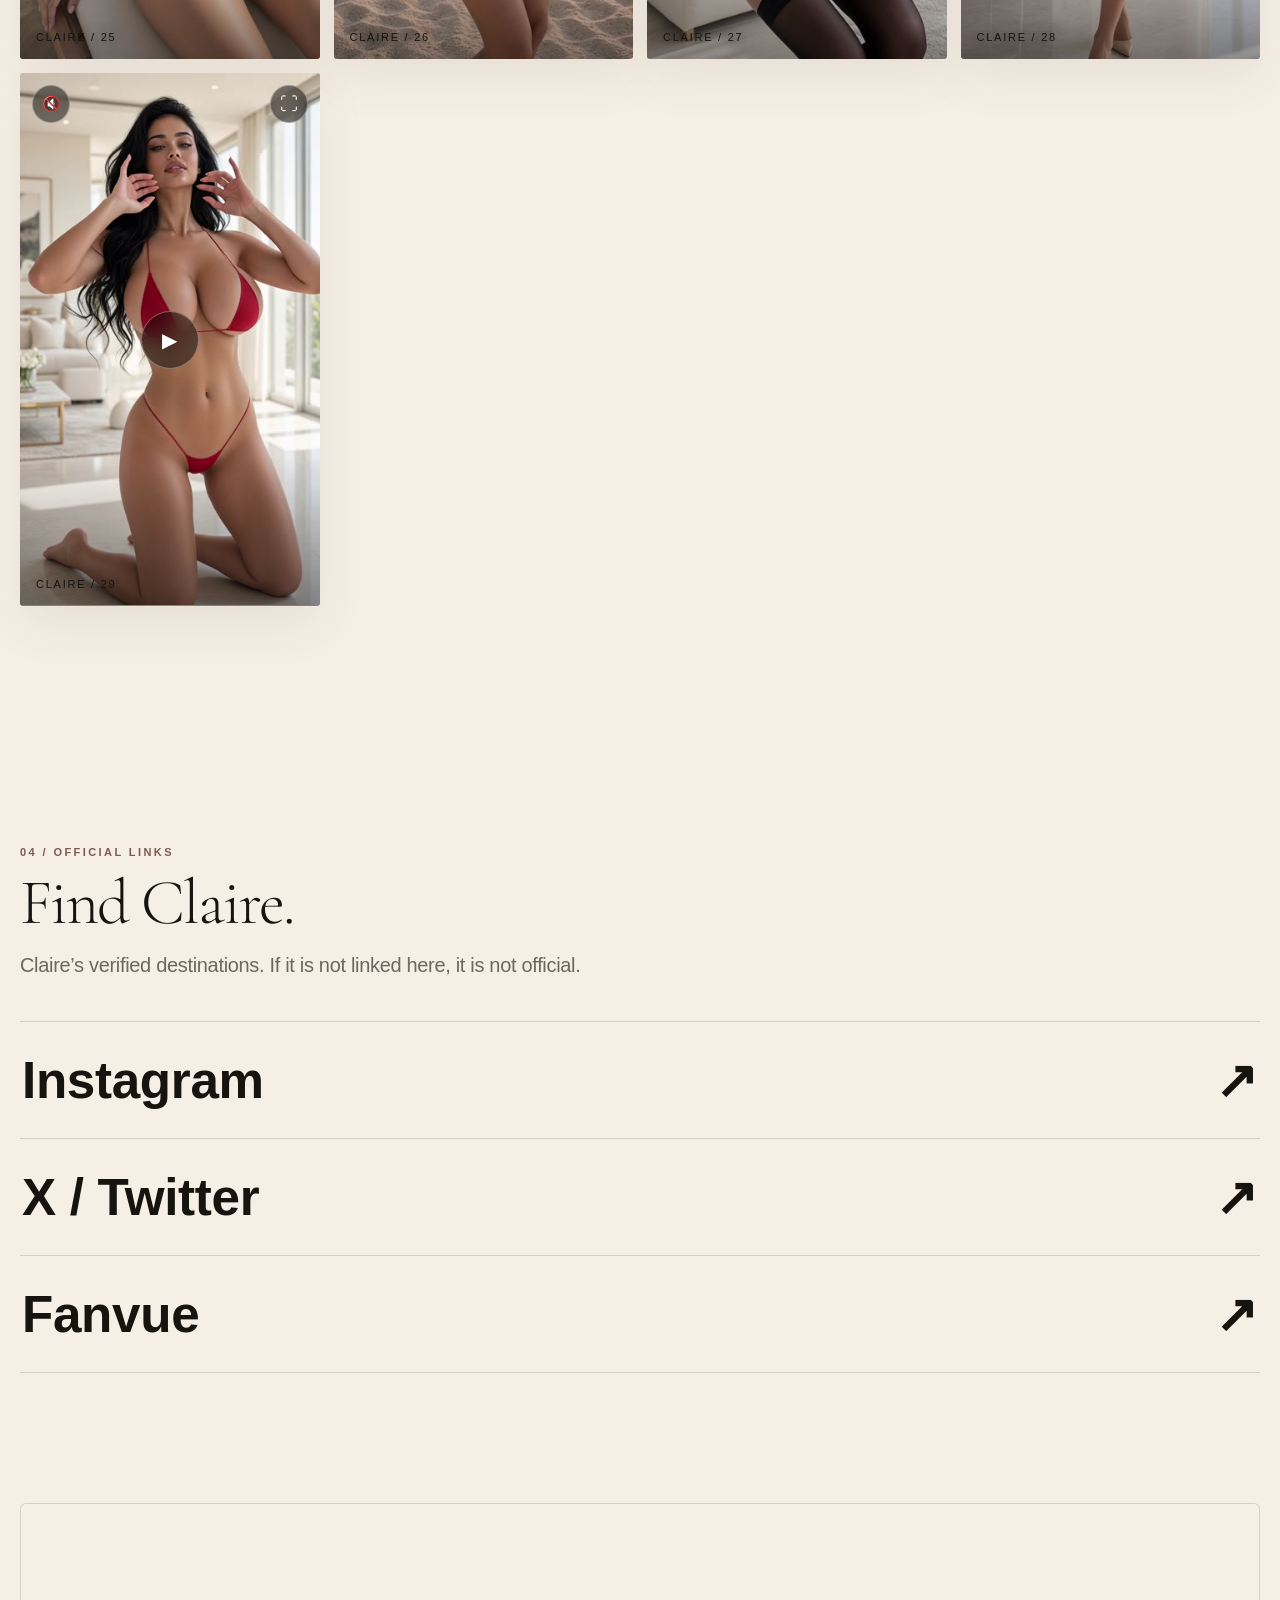
==== commit 551f7402: "Update index.html" ====
--- a/index.html
+++ b/index.html
@@ -9,7 +9,7 @@
   <link rel="preconnect" href="https://fonts.googleapis.com">
   <link rel="preconnect" href="https://fonts.gstatic.com" crossorigin>
   <link href="https://fonts.googleapis.com/css2?family=Cormorant+Garamond:wght@300;400&display=swap" rel="stylesheet">
-  <link rel="stylesheet" href="styles.css?v=21" />
+  <link rel="stylesheet" href="styles.css?v=22" />
 
   <style>
     /* CLAIRE HERO V9 — full-page, centered, head + bust visible */
@@ -743,7 +743,7 @@
 
 </head>
 <body>
-  <!-- CLAIRE SITE V21: 29 ORIGINAL CLIPS — CUSTOM PLAYER -->
+  <!-- CLAIRE SITE V22: 29 ORIGINAL CLIPS — CUSTOM PLAYER -->
   <div class="noise" aria-hidden="true"></div>
 
   <header class="site-header" id="top">
@@ -859,17 +859,55 @@
   socials: {
     instagram: "https://www.instagram.com/claire_velvetmuse/",
     x: "https://x.com/claireVelvetX",
-    fanvue: "https://www.fanvue.com/clairevogue",
-    tiktok: "#"
-  },
+    fanvue: "https://www.fanvue.com/clairevogue",},
   heroVideo: "assets/videos/clip-01.mp4",
-  heroPoster: "assets/images/claire-01.jpg",
+  heroPoster: "claire-gallery/claire-photo-01.jpg",
   gallery: [
-    "assets/images/claire-01.jpg",
-    "assets/images/claire-02.jpg",
-    "assets/images/claire-03.jpg",
-    "assets/images/claire-04.jpg",
-    "assets/images/claire-05.jpg"
+    "claire-gallery/claire-photo-01.jpg",
+    "claire-gallery/claire-photo-02.jpg",
+    "claire-gallery/claire-photo-03.jpg",
+    "claire-gallery/claire-photo-04.jpg",
+    "claire-gallery/claire-photo-05.jpg",
+    "claire-gallery/claire-photo-06.jpg",
+    "claire-gallery/claire-photo-07.jpg",
+    "claire-gallery/claire-photo-08.jpg",
+    "claire-gallery/claire-photo-09.jpg",
+    "claire-gallery/claire-photo-10.jpg",
+    "claire-gallery/claire-photo-11.jpg",
+    "claire-gallery/claire-photo-12.jpg",
+    "claire-gallery/claire-photo-13.jpg",
+    "claire-gallery/claire-photo-14.jpg",
+    "claire-gallery/claire-photo-15.jpg",
+    "claire-gallery/claire-photo-16.jpg",
+    "claire-gallery/claire-photo-17.png",
+    "claire-gallery/claire-photo-18.jpg",
+    "claire-gallery/claire-photo-19.jpg",
+    "claire-gallery/claire-photo-20.jpg",
+    "claire-gallery/claire-photo-21.jpg",
+    "claire-gallery/claire-photo-22.jpg",
+    "claire-gallery/claire-photo-23.jpg",
+    "claire-gallery/claire-photo-24.jpg",
+    "claire-gallery/claire-photo-25.png",
+    "claire-gallery/claire-photo-26.jpg",
+    "claire-gallery/claire-photo-27.jpg",
+    "claire-gallery/claire-photo-28.png",
+    "claire-gallery/claire-photo-29.jpg",
+    "claire-gallery/claire-photo-30.jpg",
+    "claire-gallery/claire-photo-31.jpg",
+    "claire-gallery/claire-photo-32.jpg",
+    "claire-gallery/claire-photo-33.jpg",
+    "claire-gallery/claire-photo-34.jpg",
+    "claire-gallery/claire-photo-35.jpg",
+    "claire-gallery/claire-photo-36.jpg",
+    "claire-gallery/claire-photo-37.jpg",
+    "claire-gallery/claire-photo-38.jpg",
+    "claire-gallery/claire-photo-39.jpg",
+    "claire-gallery/claire-photo-40.jpg",
+    "claire-gallery/claire-photo-41.jpg",
+    "claire-gallery/claire-photo-42.jpg",
+    "claire-gallery/claire-photo-43.jpg",
+    "claire-gallery/claire-photo-44.jpg",
+    "claire-gallery/claire-photo-45.jpg",
   ],
   videos: [
     { src: "claire-media-a/videos/claire-01.mp4", poster: "claire-media-a/posters/claire-01.jpg", label: "CLAIRE / 01" },
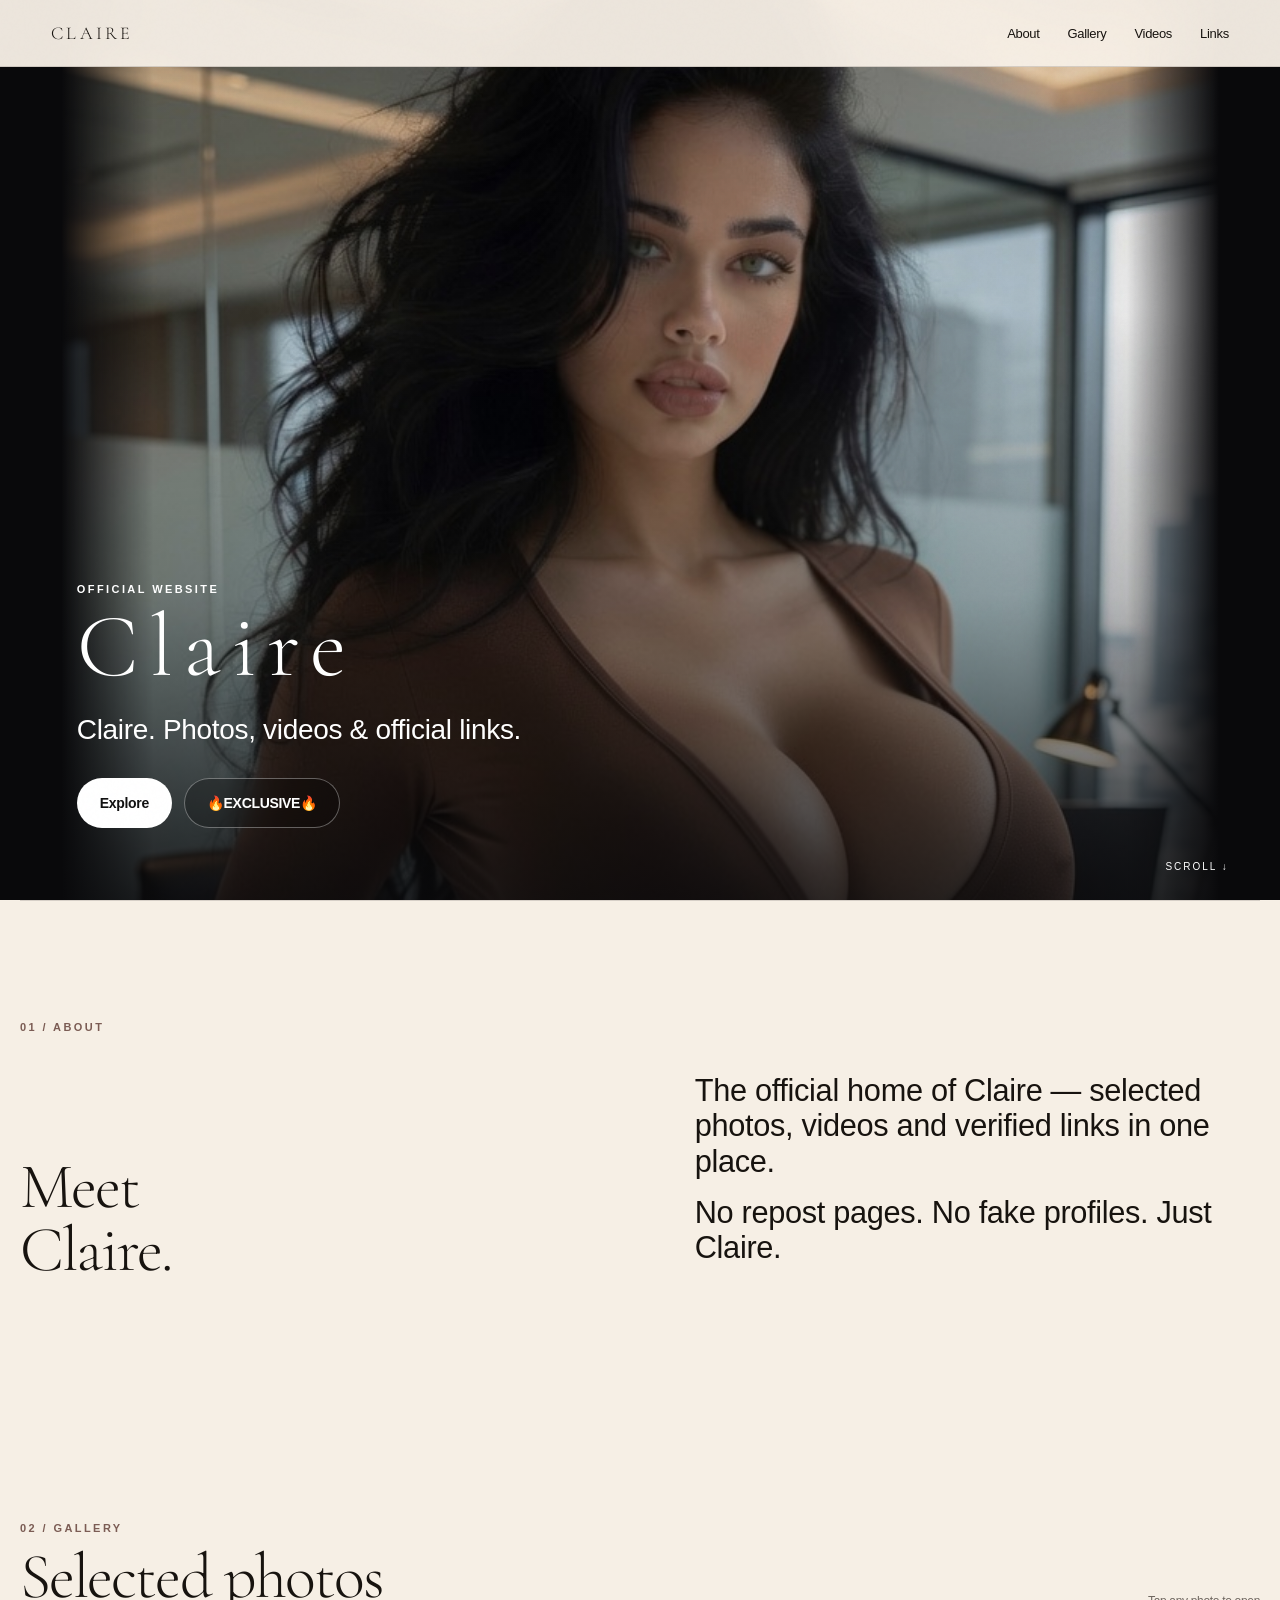
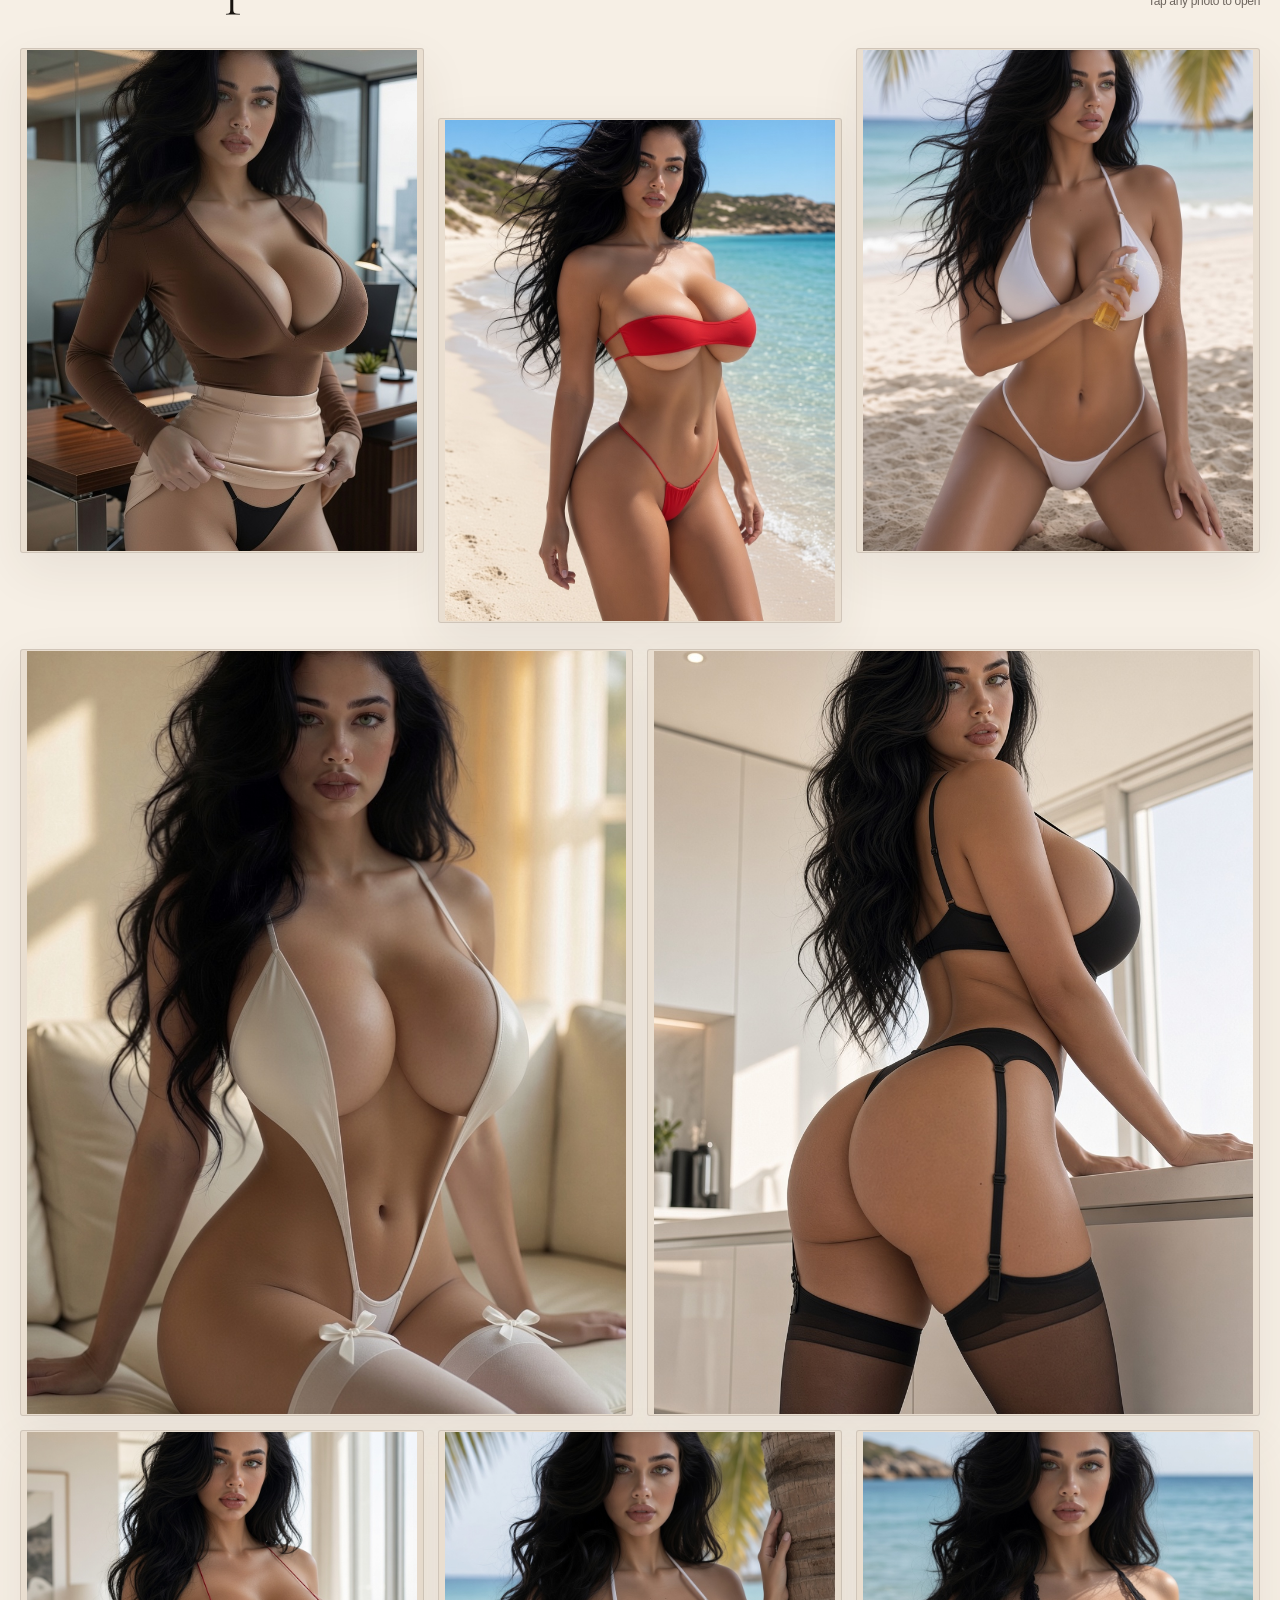
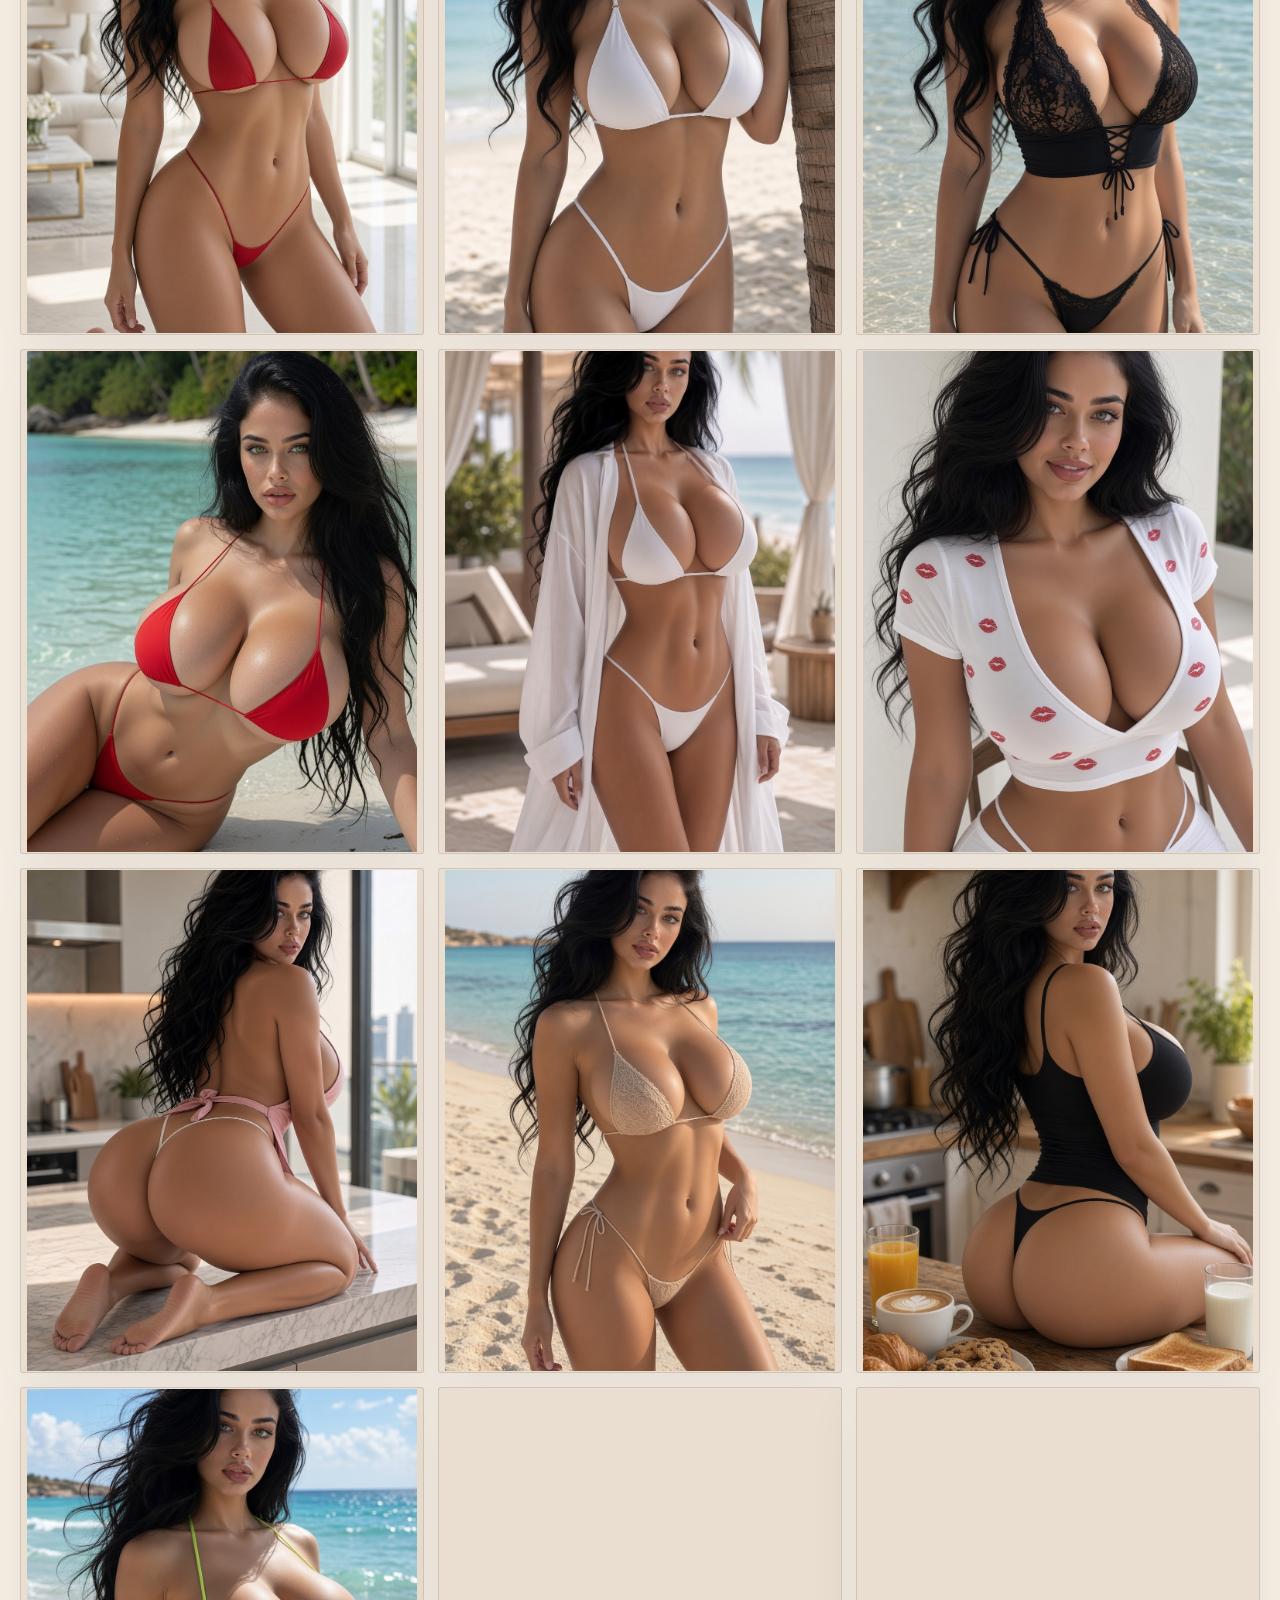
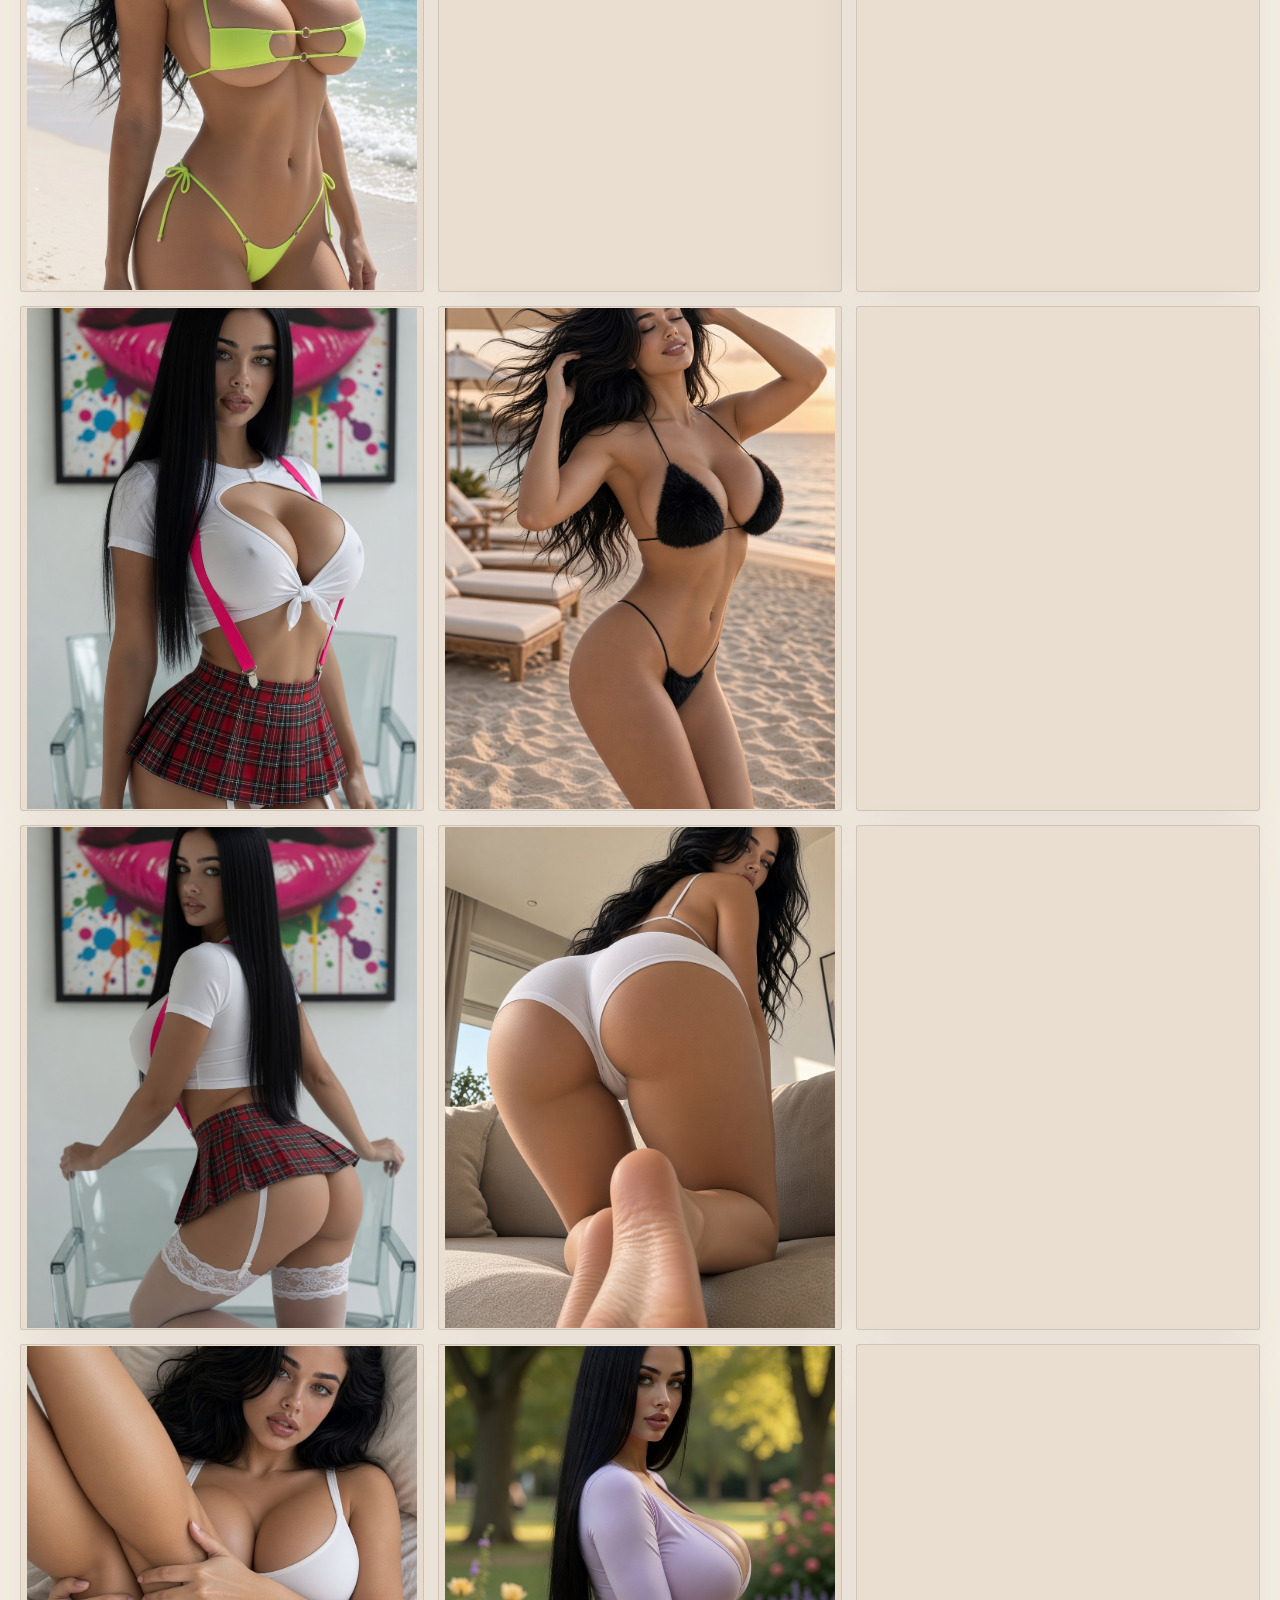
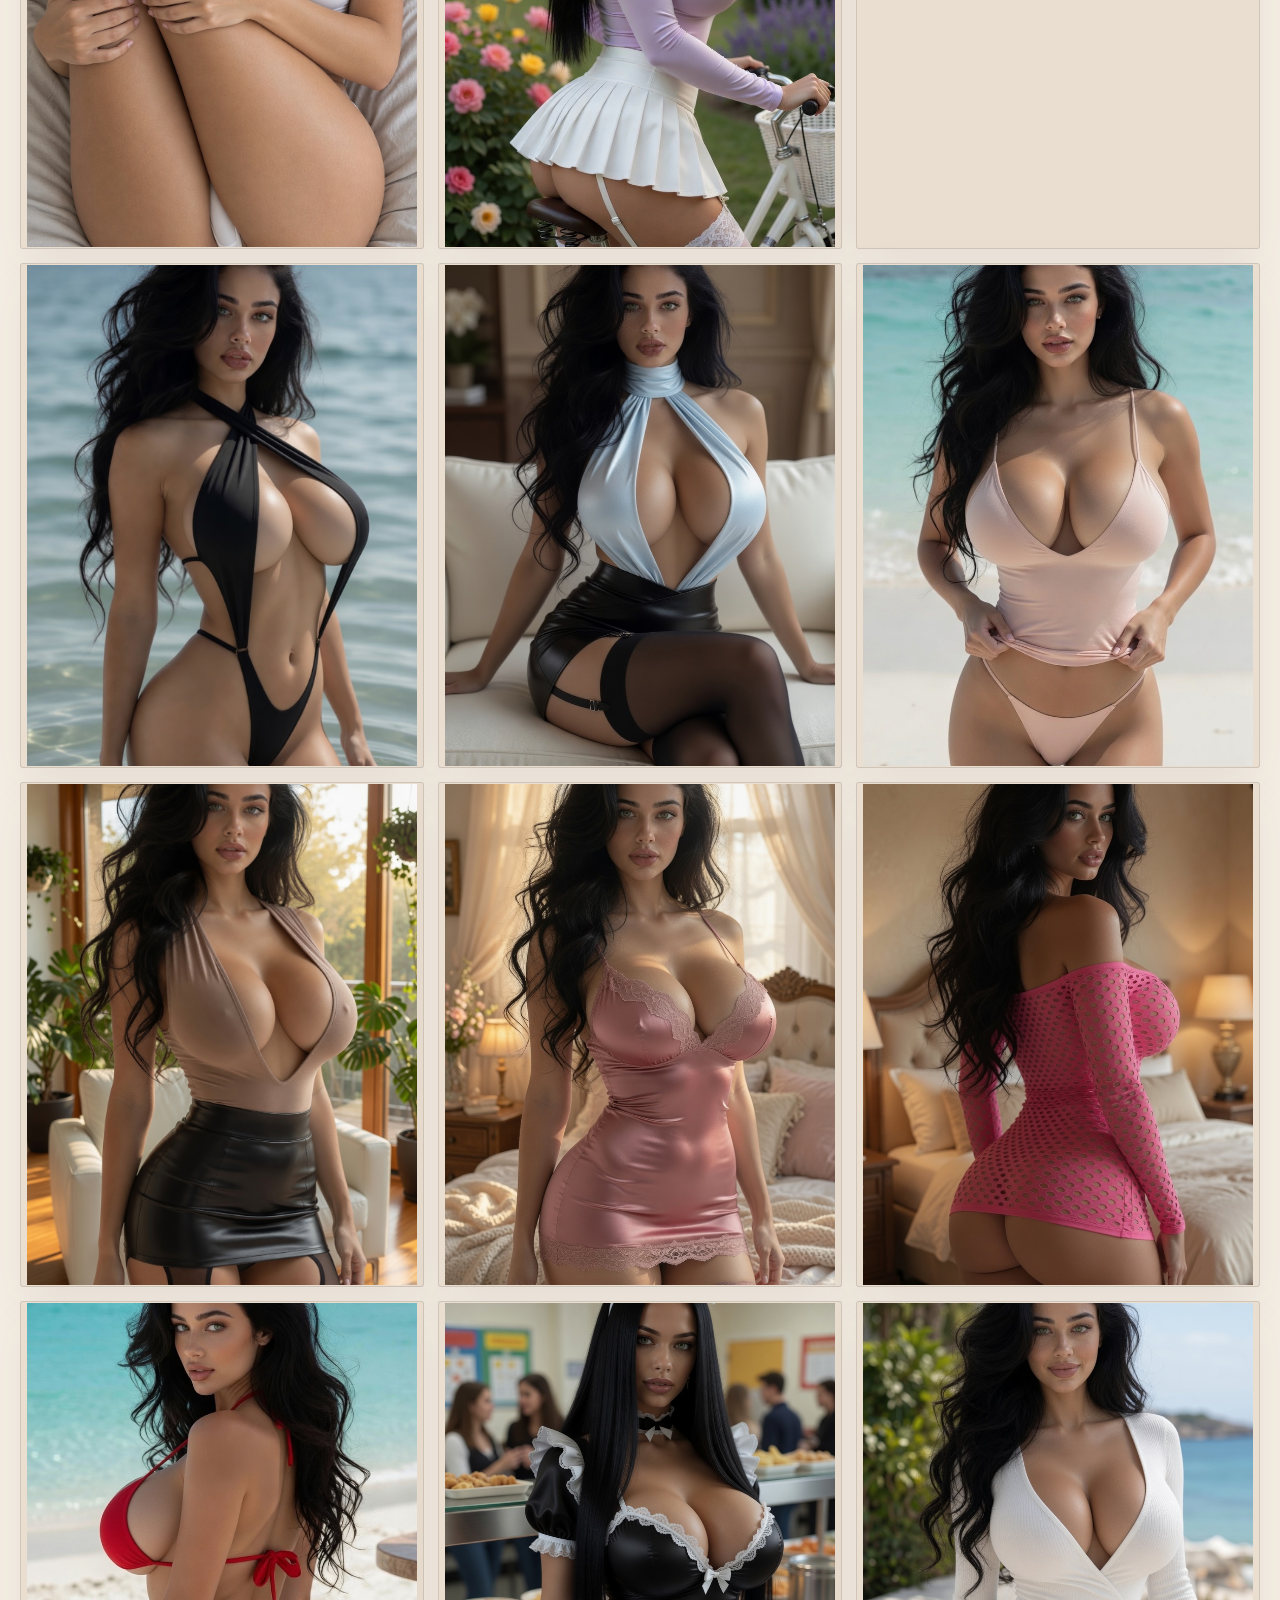
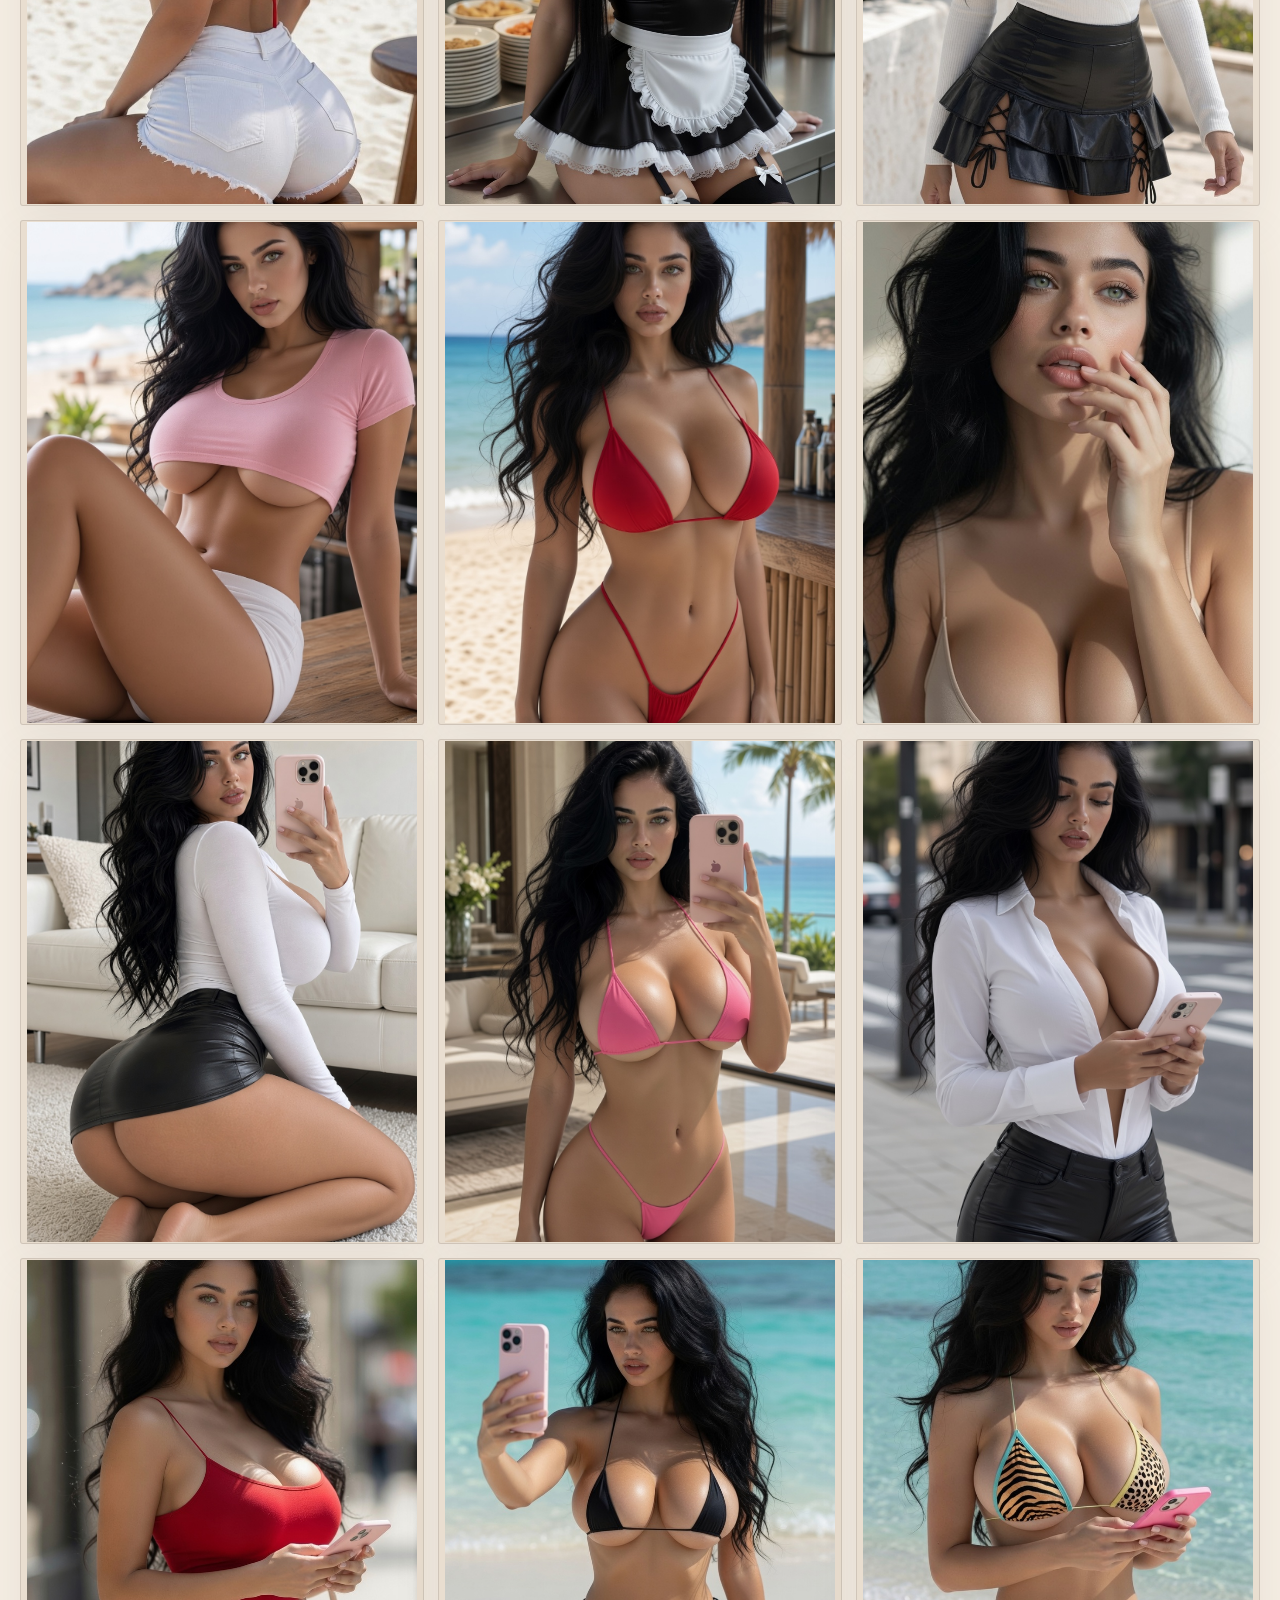
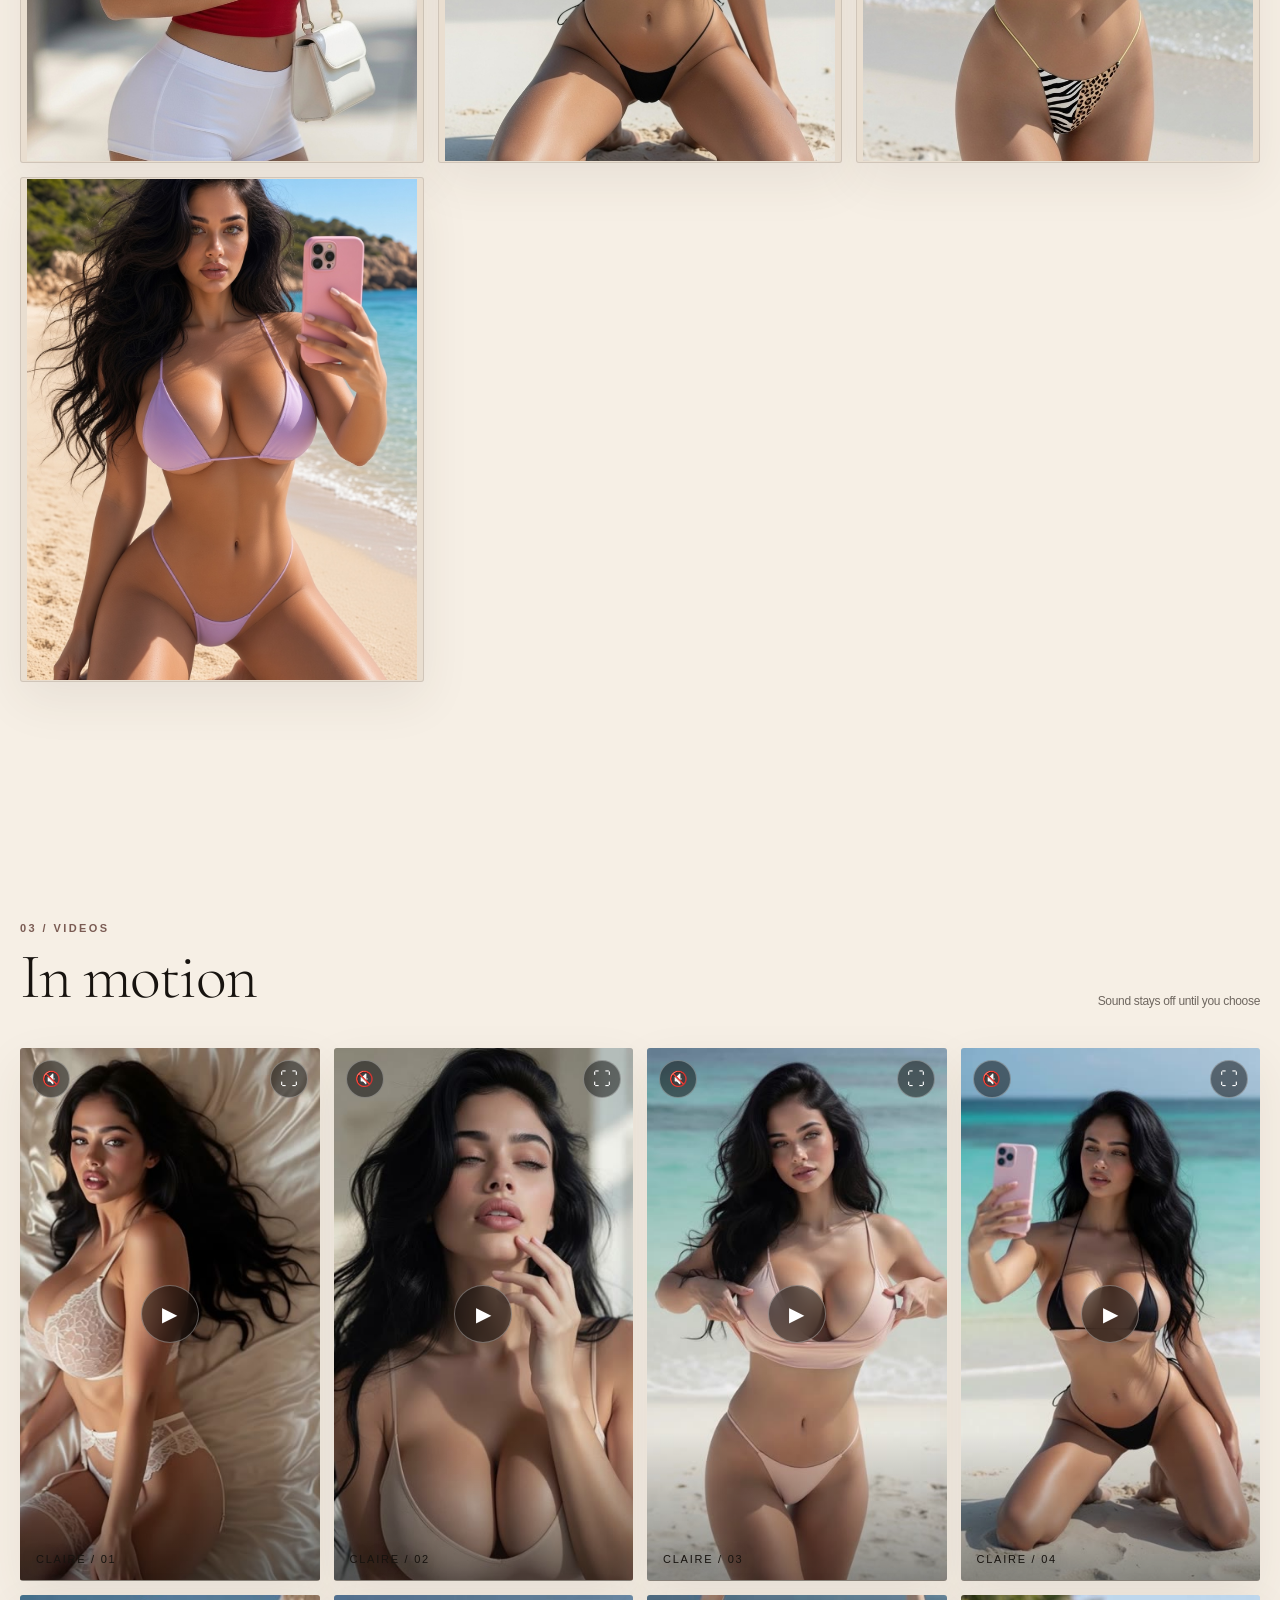
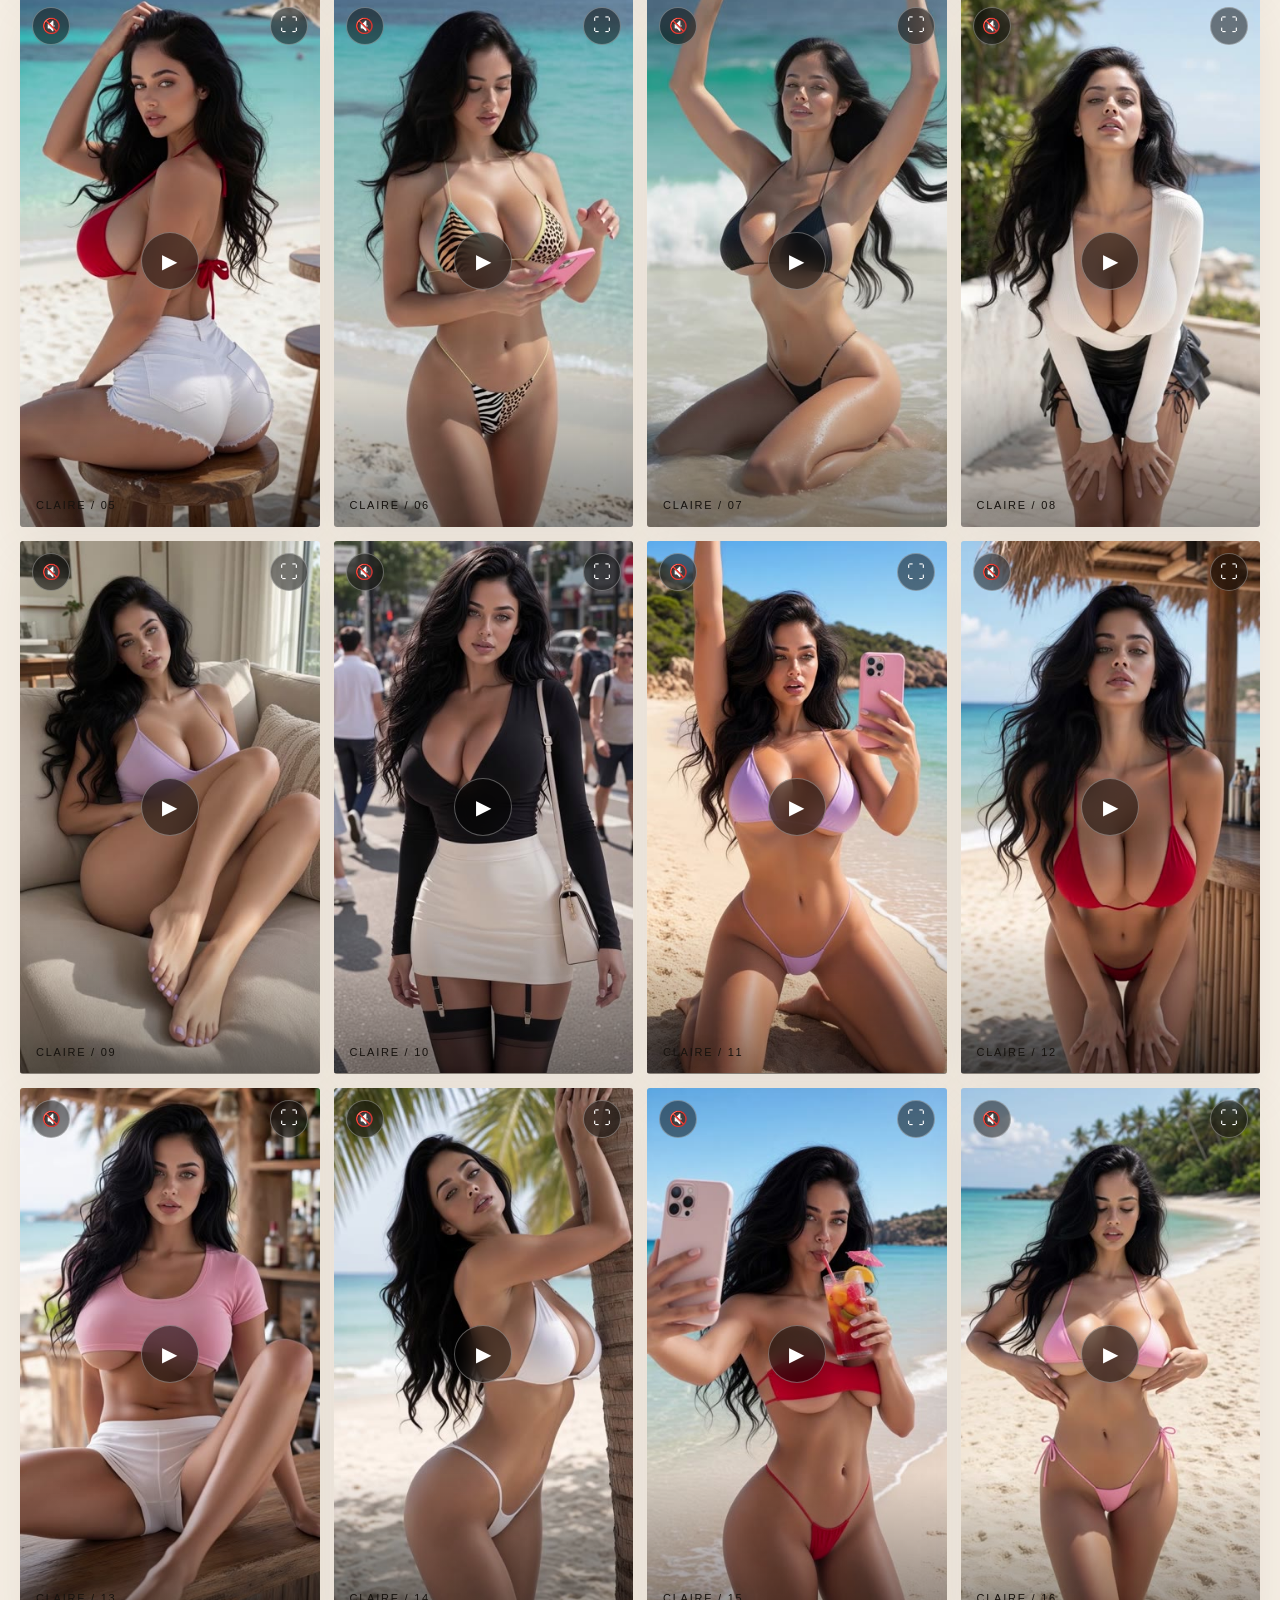
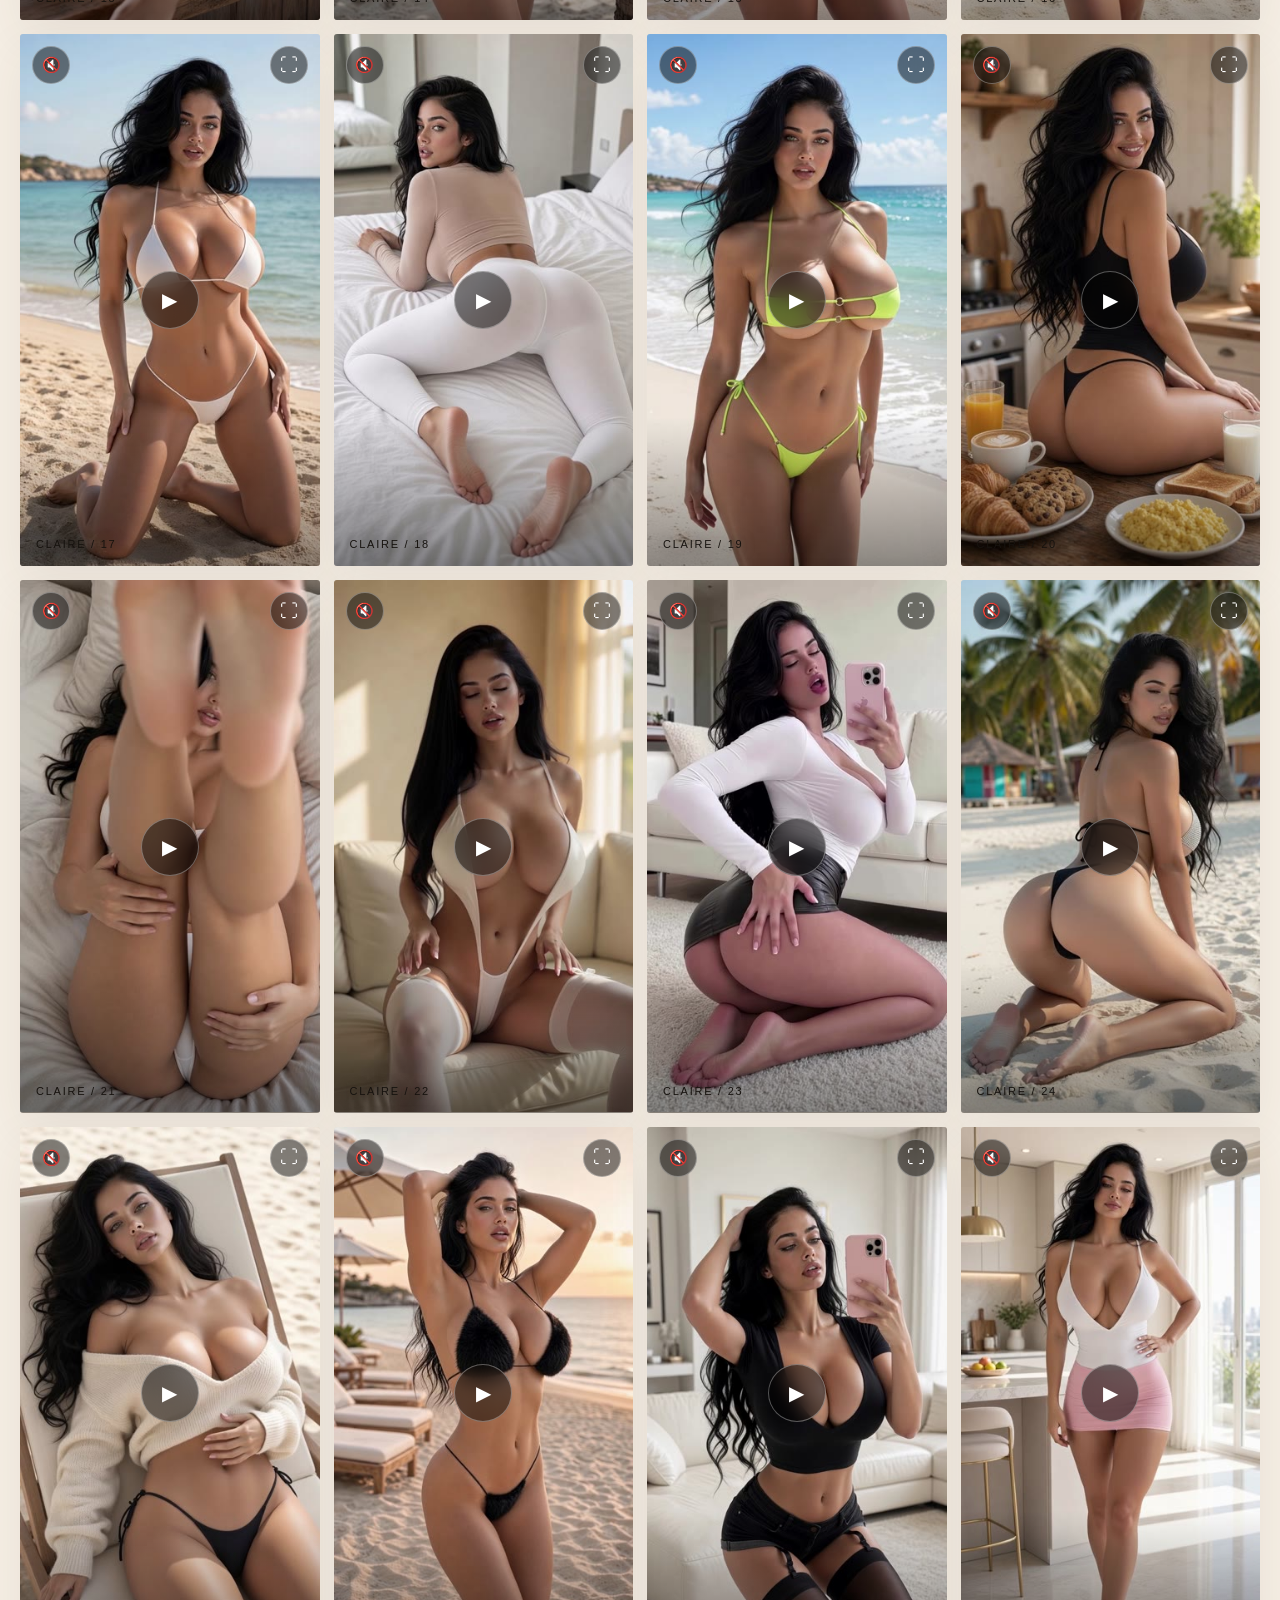
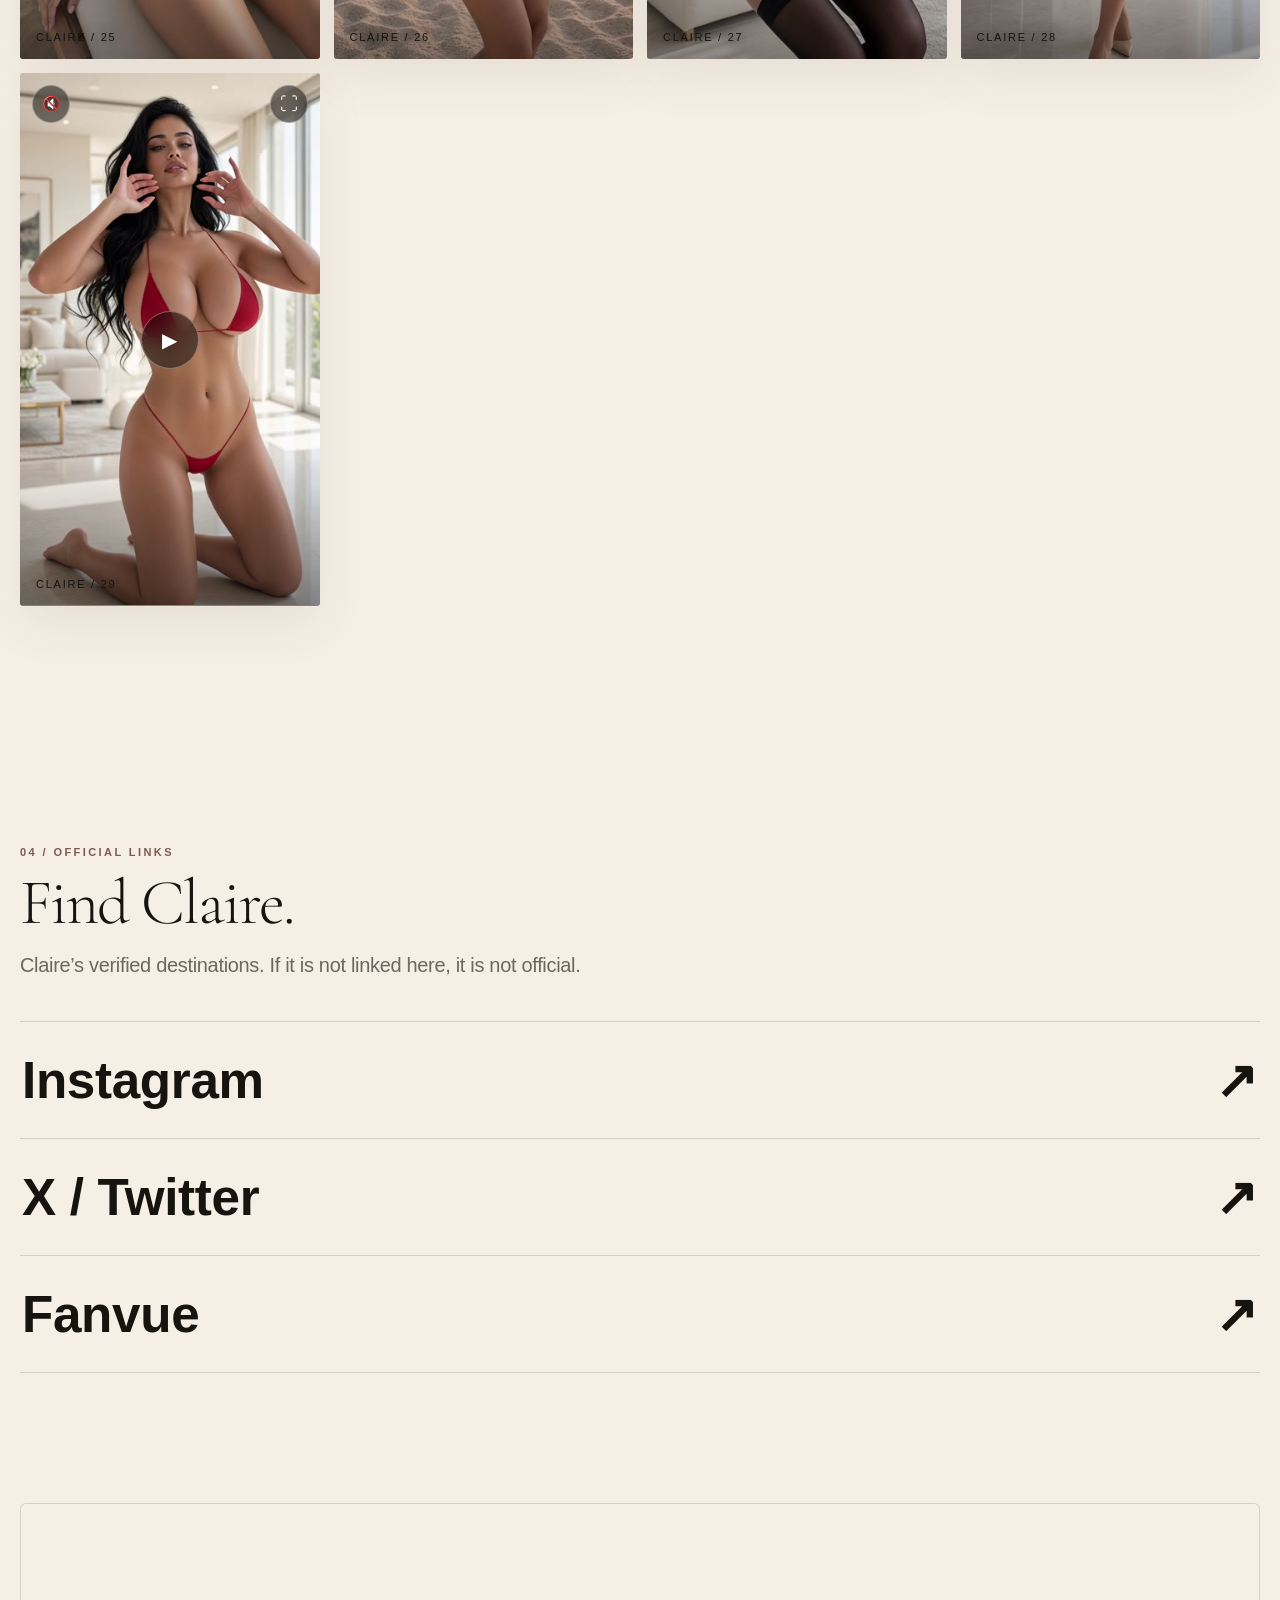
==== commit f0f4bd5b: "Update index.html" ====
--- a/index.html
+++ b/index.html
@@ -743,6 +743,7 @@
 
 </head>
 <body>
+  <!-- CLAIRE V23: gallery path fixed for claire-gallery-v22/claire-gallery -->
   <!-- CLAIRE SITE V22: 29 ORIGINAL CLIPS — CUSTOM PLAYER -->
   <div class="noise" aria-hidden="true"></div>
 
@@ -861,53 +862,53 @@
     x: "https://x.com/claireVelvetX",
     fanvue: "https://www.fanvue.com/clairevogue",},
   heroVideo: "assets/videos/clip-01.mp4",
-  heroPoster: "claire-gallery/claire-photo-01.jpg",
+  heroPoster: "claire-gallery-v22/claire-gallery/claire-photo-01.jpg",
   gallery: [
-    "claire-gallery/claire-photo-01.jpg",
-    "claire-gallery/claire-photo-02.jpg",
-    "claire-gallery/claire-photo-03.jpg",
-    "claire-gallery/claire-photo-04.jpg",
-    "claire-gallery/claire-photo-05.jpg",
-    "claire-gallery/claire-photo-06.jpg",
-    "claire-gallery/claire-photo-07.jpg",
-    "claire-gallery/claire-photo-08.jpg",
-    "claire-gallery/claire-photo-09.jpg",
-    "claire-gallery/claire-photo-10.jpg",
-    "claire-gallery/claire-photo-11.jpg",
-    "claire-gallery/claire-photo-12.jpg",
-    "claire-gallery/claire-photo-13.jpg",
-    "claire-gallery/claire-photo-14.jpg",
-    "claire-gallery/claire-photo-15.jpg",
-    "claire-gallery/claire-photo-16.jpg",
-    "claire-gallery/claire-photo-17.png",
-    "claire-gallery/claire-photo-18.jpg",
-    "claire-gallery/claire-photo-19.jpg",
-    "claire-gallery/claire-photo-20.jpg",
-    "claire-gallery/claire-photo-21.jpg",
-    "claire-gallery/claire-photo-22.jpg",
-    "claire-gallery/claire-photo-23.jpg",
-    "claire-gallery/claire-photo-24.jpg",
-    "claire-gallery/claire-photo-25.png",
-    "claire-gallery/claire-photo-26.jpg",
-    "claire-gallery/claire-photo-27.jpg",
-    "claire-gallery/claire-photo-28.png",
-    "claire-gallery/claire-photo-29.jpg",
-    "claire-gallery/claire-photo-30.jpg",
-    "claire-gallery/claire-photo-31.jpg",
-    "claire-gallery/claire-photo-32.jpg",
-    "claire-gallery/claire-photo-33.jpg",
-    "claire-gallery/claire-photo-34.jpg",
-    "claire-gallery/claire-photo-35.jpg",
-    "claire-gallery/claire-photo-36.jpg",
-    "claire-gallery/claire-photo-37.jpg",
-    "claire-gallery/claire-photo-38.jpg",
-    "claire-gallery/claire-photo-39.jpg",
-    "claire-gallery/claire-photo-40.jpg",
-    "claire-gallery/claire-photo-41.jpg",
-    "claire-gallery/claire-photo-42.jpg",
-    "claire-gallery/claire-photo-43.jpg",
-    "claire-gallery/claire-photo-44.jpg",
-    "claire-gallery/claire-photo-45.jpg",
+    "claire-gallery-v22/claire-gallery/claire-photo-01.jpg",
+    "claire-gallery-v22/claire-gallery/claire-photo-02.jpg",
+    "claire-gallery-v22/claire-gallery/claire-photo-03.jpg",
+    "claire-gallery-v22/claire-gallery/claire-photo-04.jpg",
+    "claire-gallery-v22/claire-gallery/claire-photo-05.jpg",
+    "claire-gallery-v22/claire-gallery/claire-photo-06.jpg",
+    "claire-gallery-v22/claire-gallery/claire-photo-07.jpg",
+    "claire-gallery-v22/claire-gallery/claire-photo-08.jpg",
+    "claire-gallery-v22/claire-gallery/claire-photo-09.jpg",
+    "claire-gallery-v22/claire-gallery/claire-photo-10.jpg",
+    "claire-gallery-v22/claire-gallery/claire-photo-11.jpg",
+    "claire-gallery-v22/claire-gallery/claire-photo-12.jpg",
+    "claire-gallery-v22/claire-gallery/claire-photo-13.jpg",
+    "claire-gallery-v22/claire-gallery/claire-photo-14.jpg",
+    "claire-gallery-v22/claire-gallery/claire-photo-15.jpg",
+    "claire-gallery-v22/claire-gallery/claire-photo-16.jpg",
+    "claire-gallery-v22/claire-gallery/claire-photo-17.png",
+    "claire-gallery-v22/claire-gallery/claire-photo-18.jpg",
+    "claire-gallery-v22/claire-gallery/claire-photo-19.jpg",
+    "claire-gallery-v22/claire-gallery/claire-photo-20.jpg",
+    "claire-gallery-v22/claire-gallery/claire-photo-21.jpg",
+    "claire-gallery-v22/claire-gallery/claire-photo-22.jpg",
+    "claire-gallery-v22/claire-gallery/claire-photo-23.jpg",
+    "claire-gallery-v22/claire-gallery/claire-photo-24.jpg",
+    "claire-gallery-v22/claire-gallery/claire-photo-25.png",
+    "claire-gallery-v22/claire-gallery/claire-photo-26.jpg",
+    "claire-gallery-v22/claire-gallery/claire-photo-27.jpg",
+    "claire-gallery-v22/claire-gallery/claire-photo-28.png",
+    "claire-gallery-v22/claire-gallery/claire-photo-29.jpg",
+    "claire-gallery-v22/claire-gallery/claire-photo-30.jpg",
+    "claire-gallery-v22/claire-gallery/claire-photo-31.jpg",
+    "claire-gallery-v22/claire-gallery/claire-photo-32.jpg",
+    "claire-gallery-v22/claire-gallery/claire-photo-33.jpg",
+    "claire-gallery-v22/claire-gallery/claire-photo-34.jpg",
+    "claire-gallery-v22/claire-gallery/claire-photo-35.jpg",
+    "claire-gallery-v22/claire-gallery/claire-photo-36.jpg",
+    "claire-gallery-v22/claire-gallery/claire-photo-37.jpg",
+    "claire-gallery-v22/claire-gallery/claire-photo-38.jpg",
+    "claire-gallery-v22/claire-gallery/claire-photo-39.jpg",
+    "claire-gallery-v22/claire-gallery/claire-photo-40.jpg",
+    "claire-gallery-v22/claire-gallery/claire-photo-41.jpg",
+    "claire-gallery-v22/claire-gallery/claire-photo-42.jpg",
+    "claire-gallery-v22/claire-gallery/claire-photo-43.jpg",
+    "claire-gallery-v22/claire-gallery/claire-photo-44.jpg",
+    "claire-gallery-v22/claire-gallery/claire-photo-45.jpg",
   ],
   videos: [
     { src: "claire-media-a/videos/claire-01.mp4", poster: "claire-media-a/posters/claire-01.jpg", label: "CLAIRE / 01" },
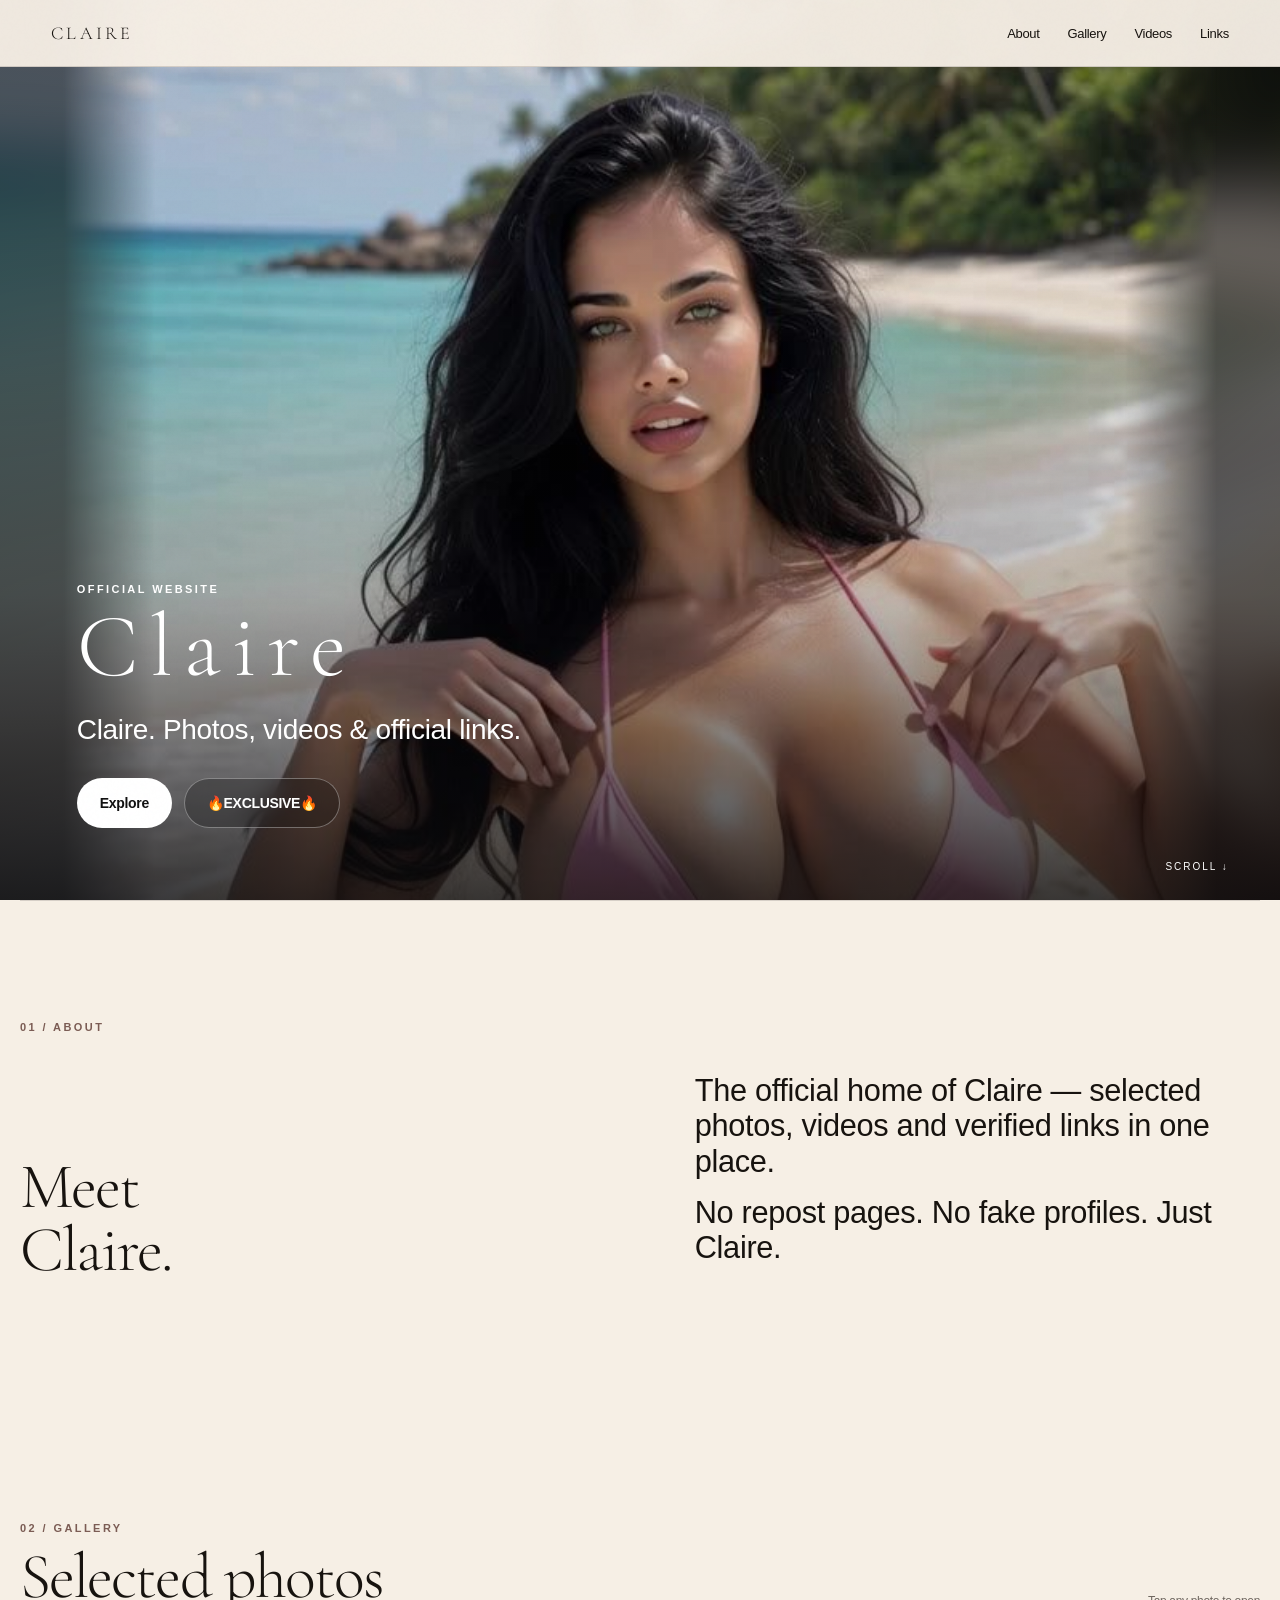
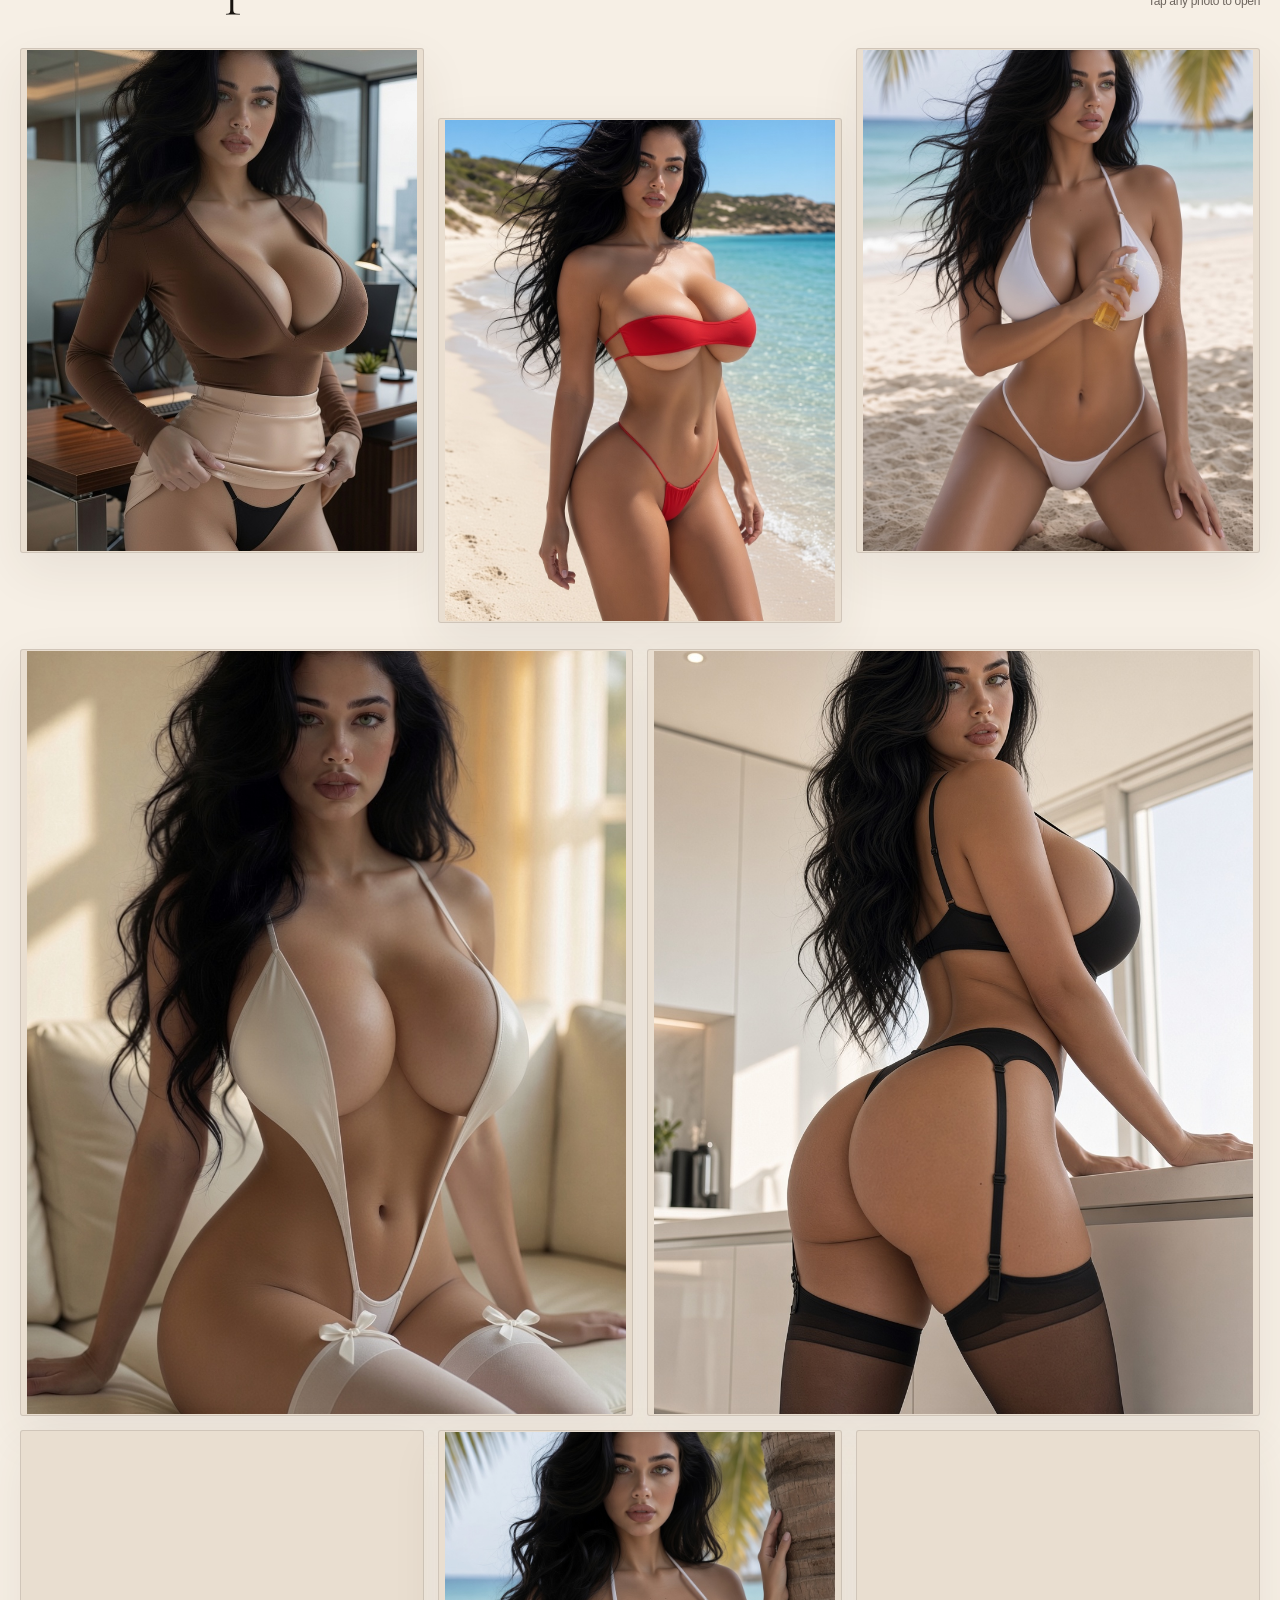
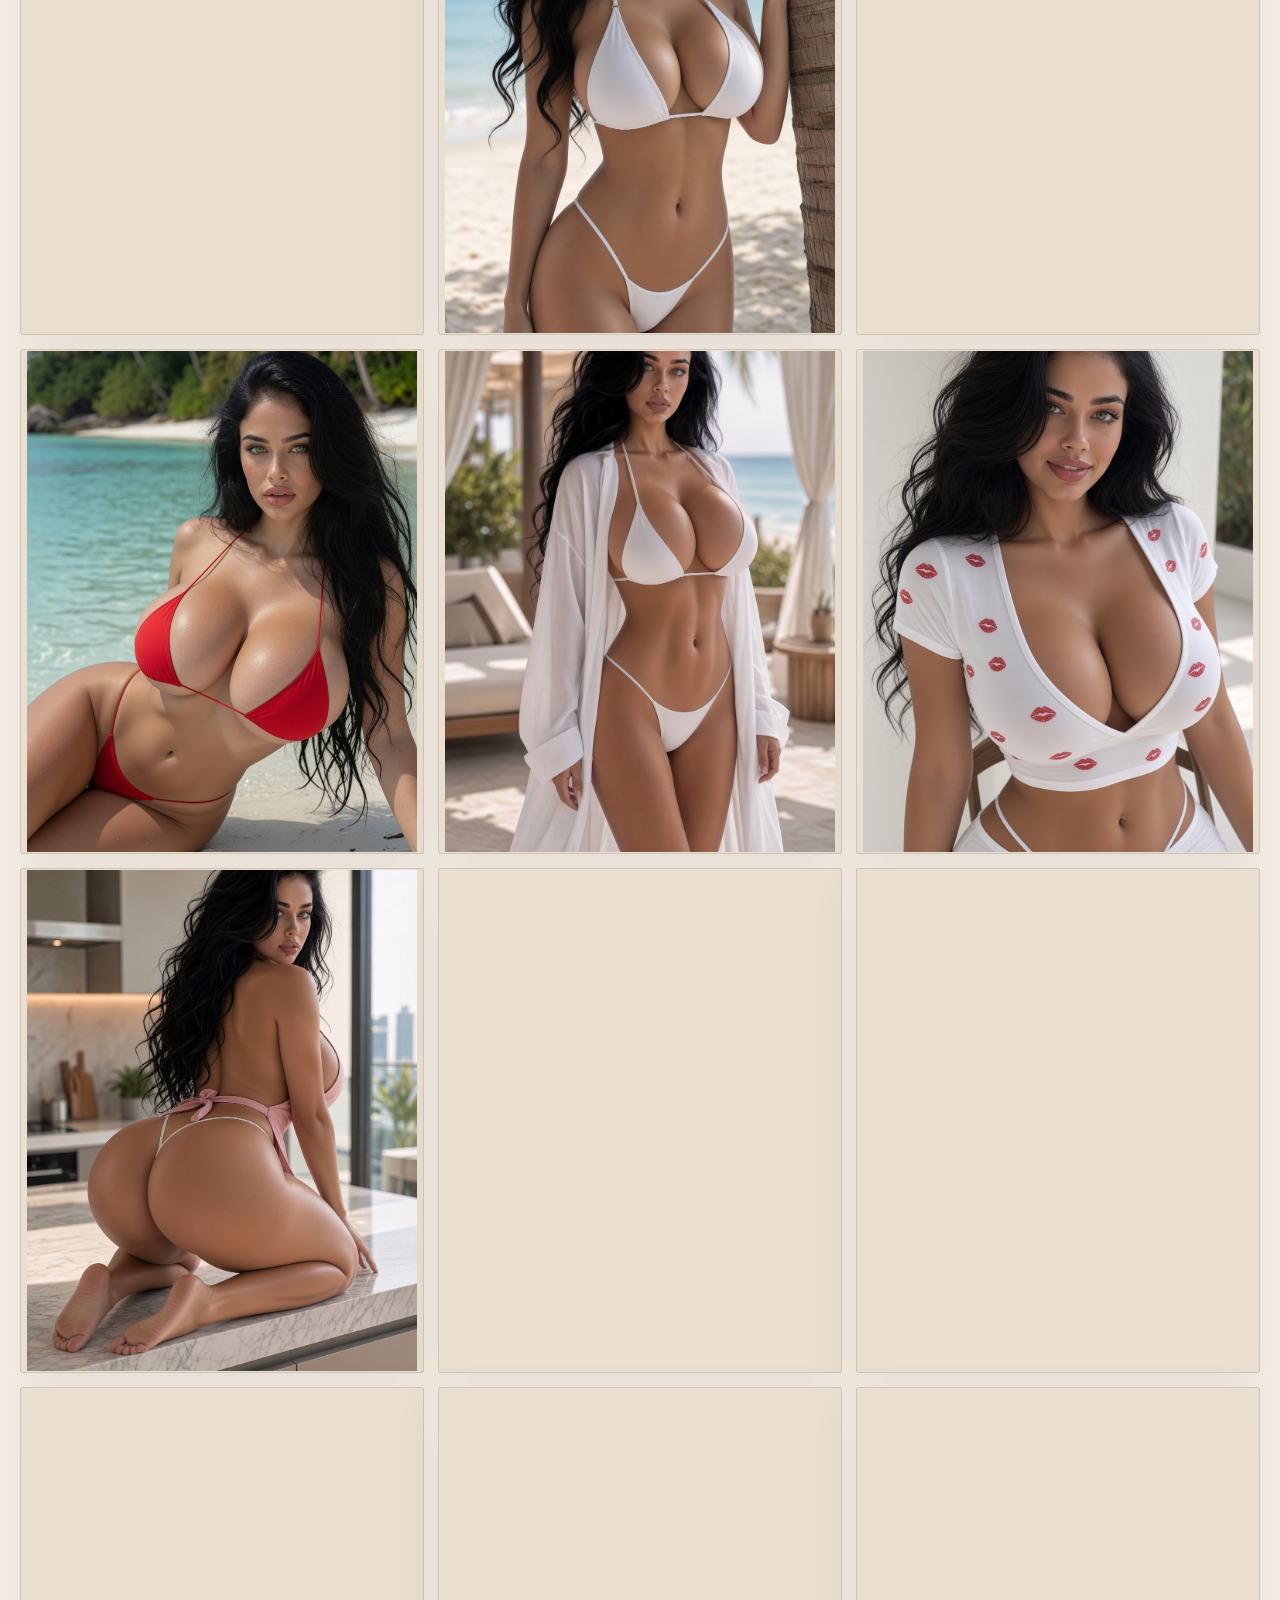
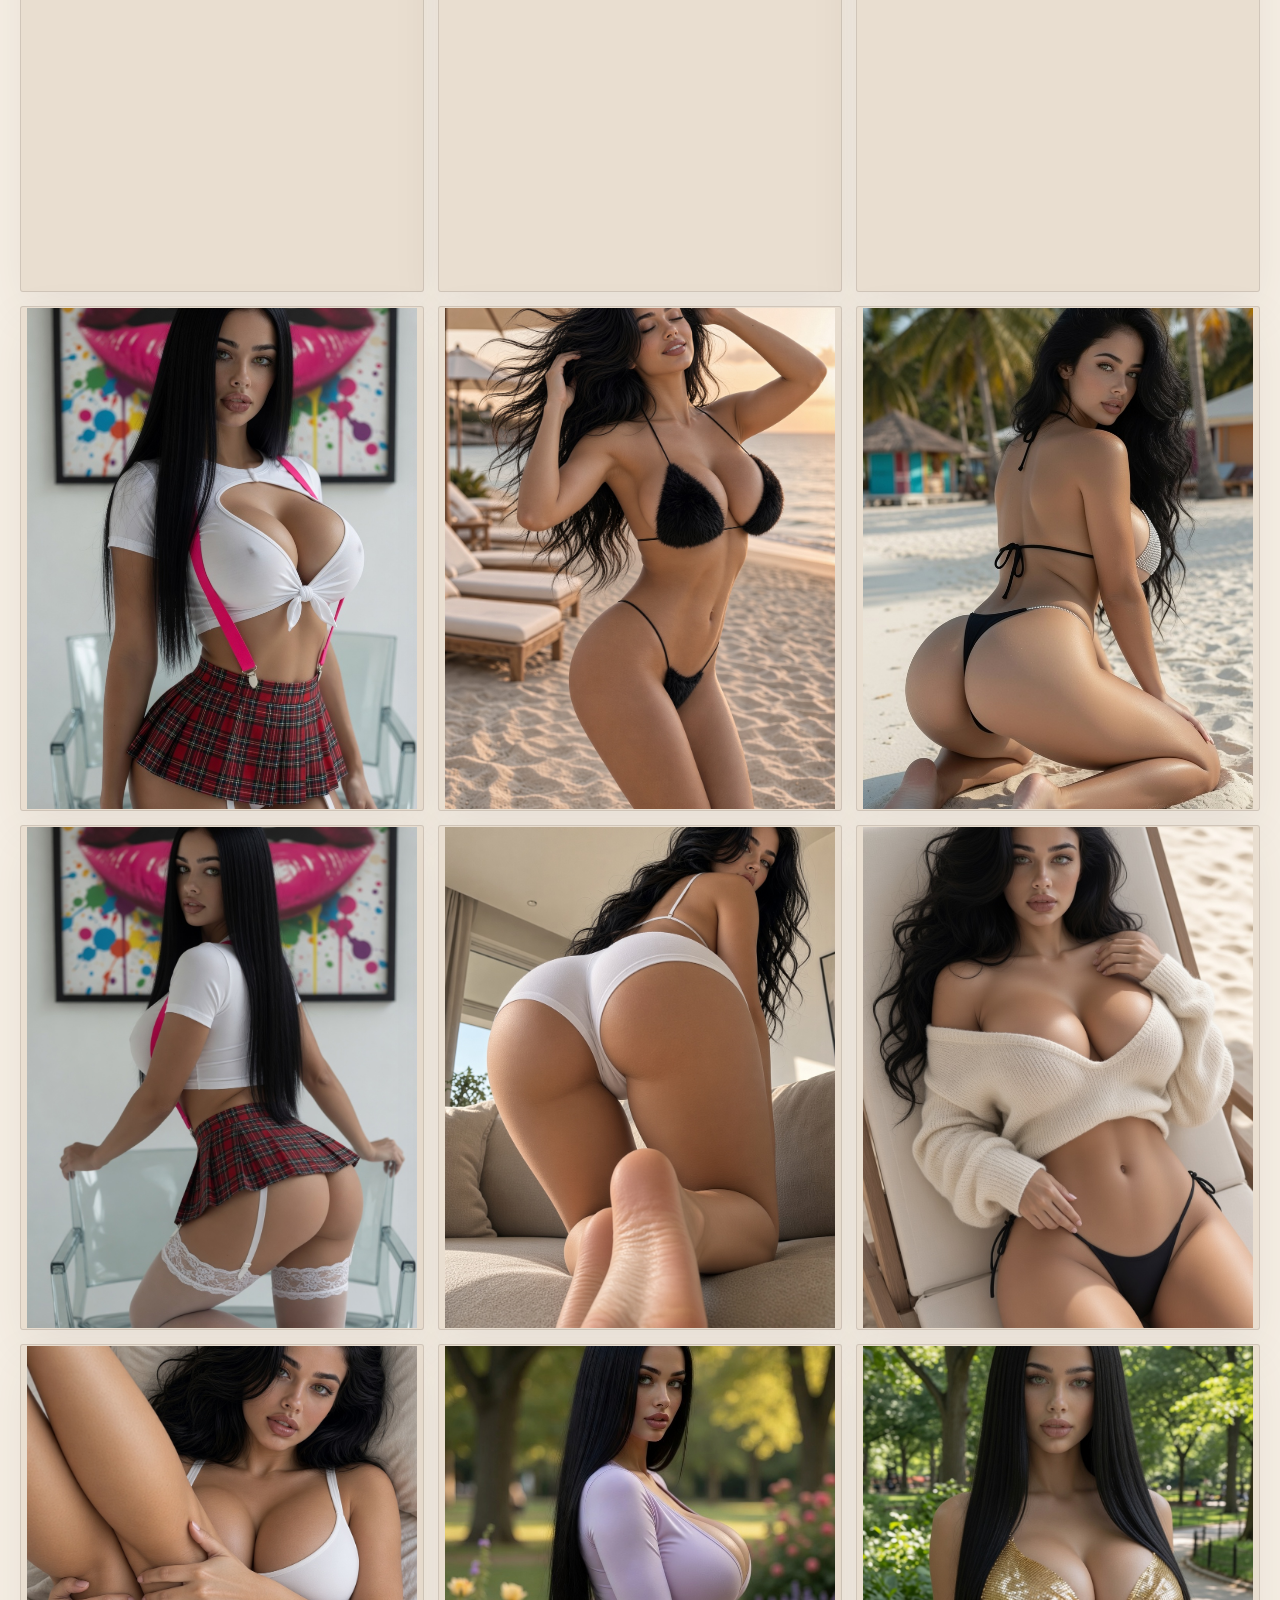
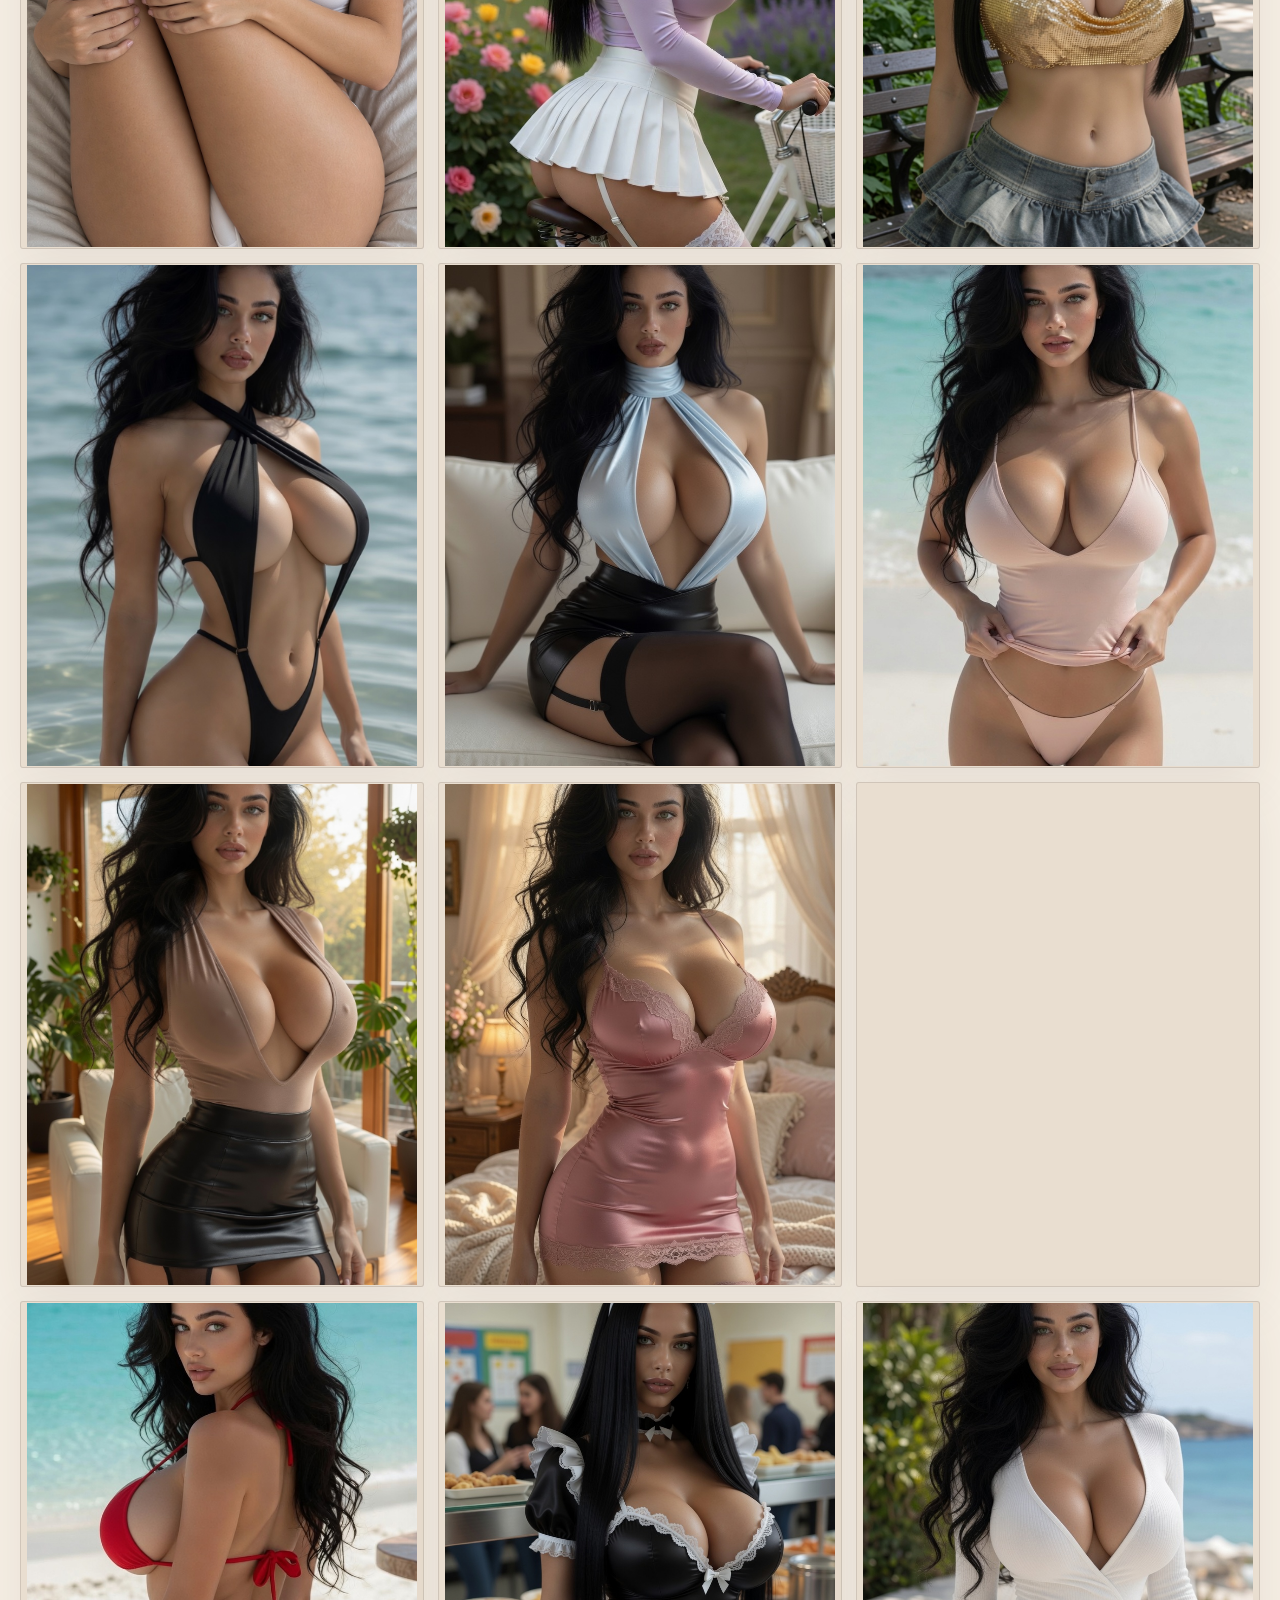
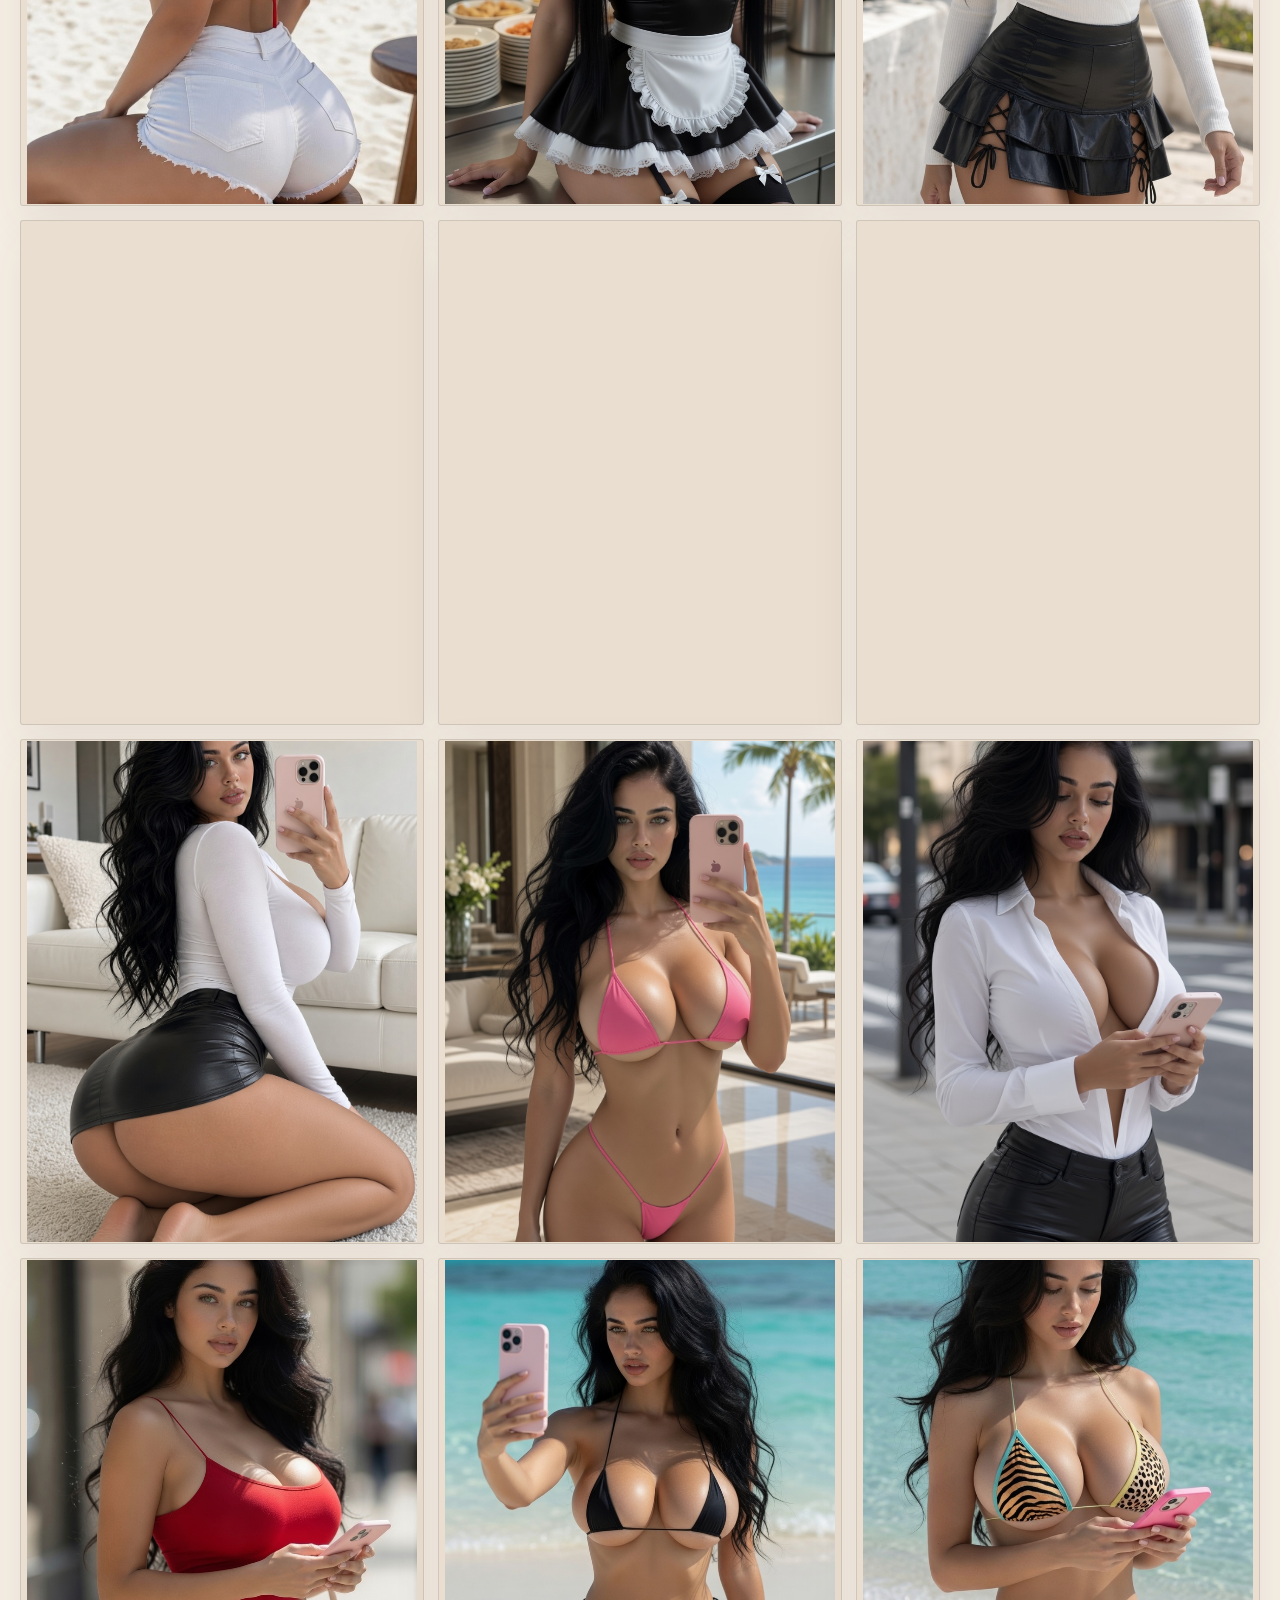
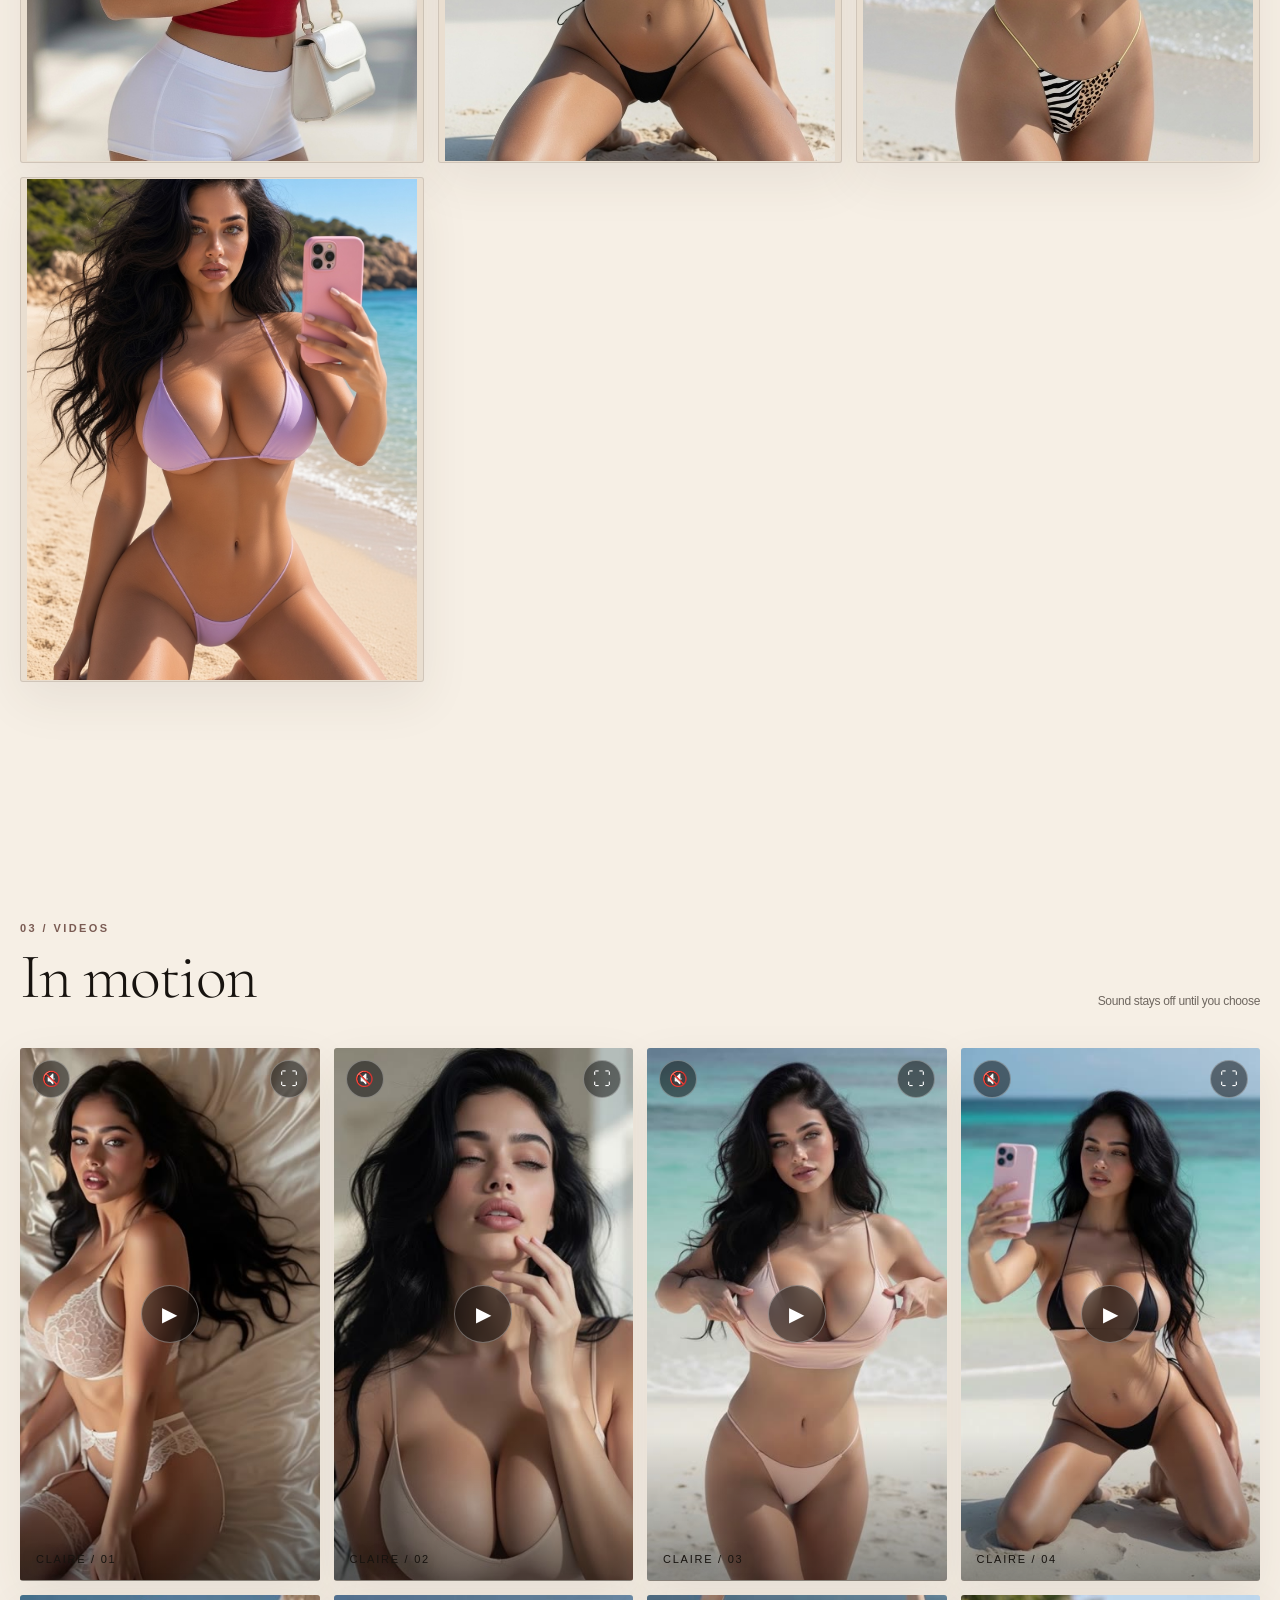
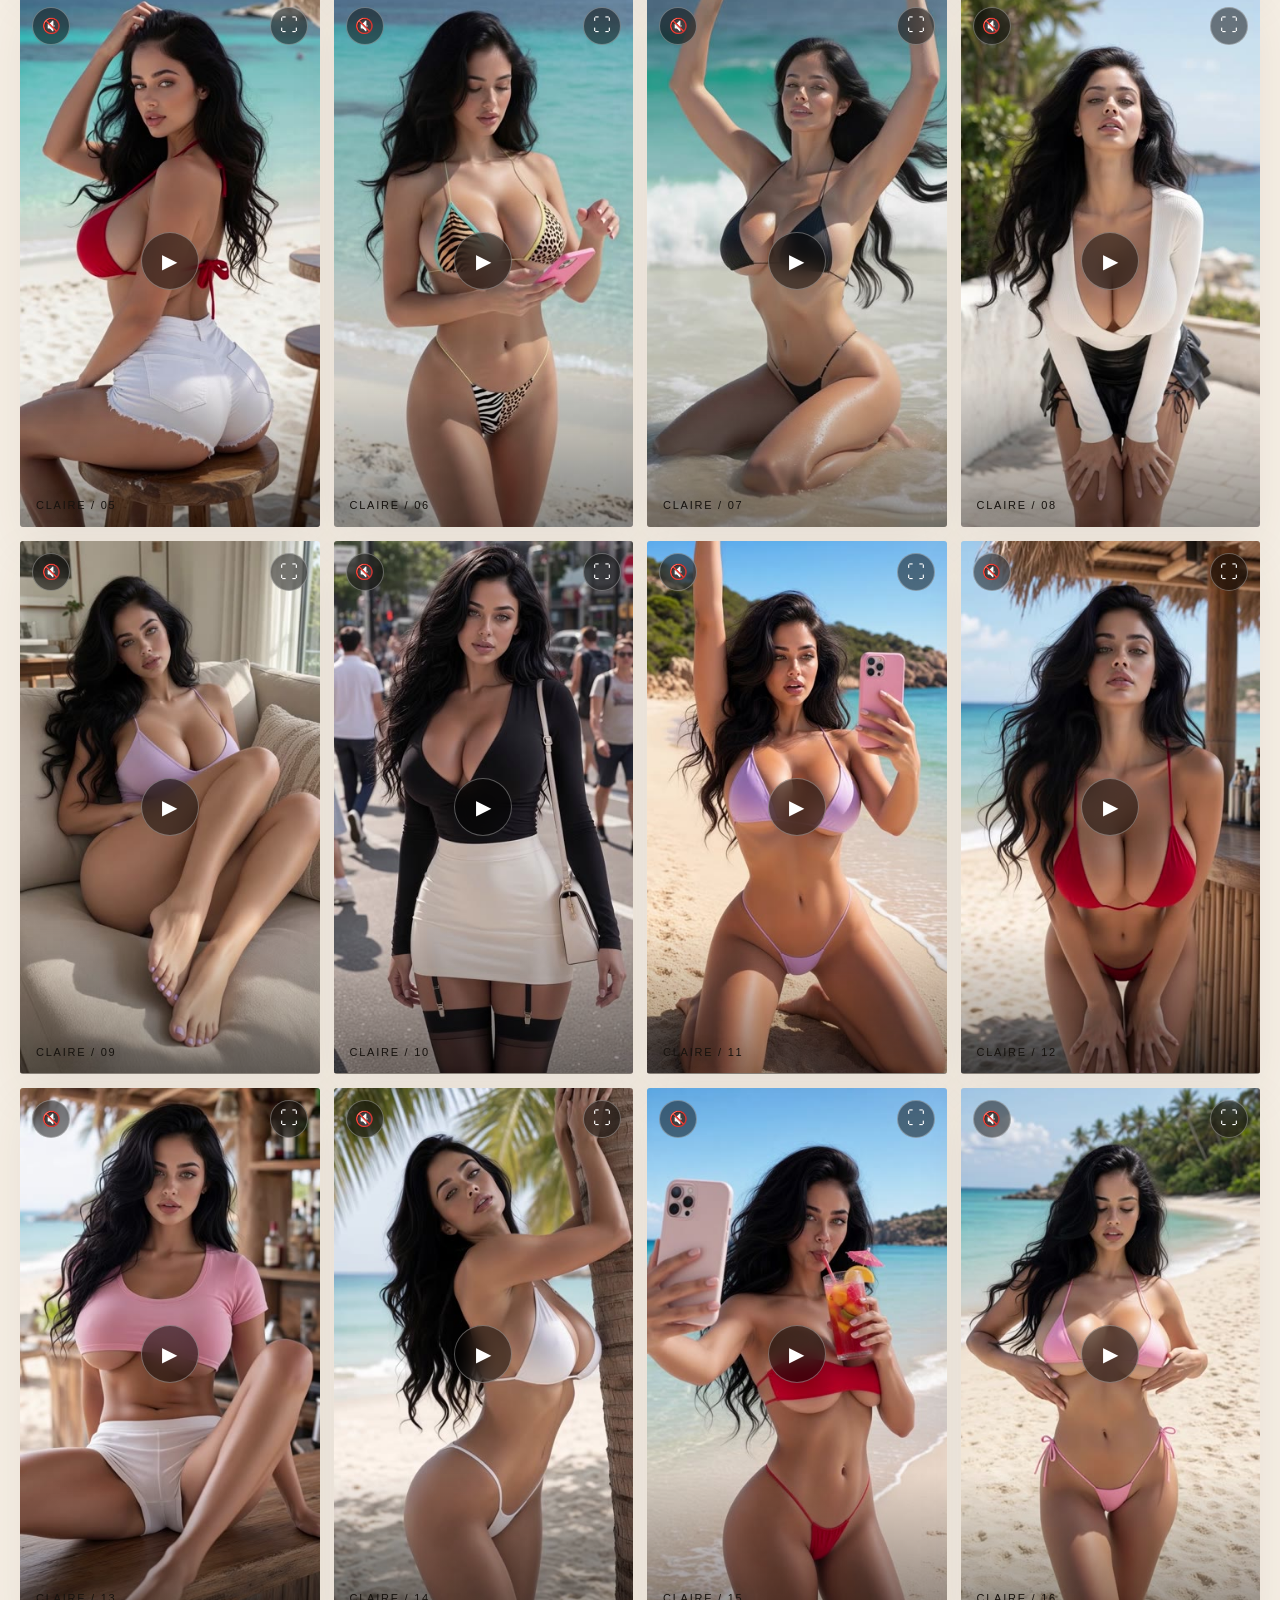
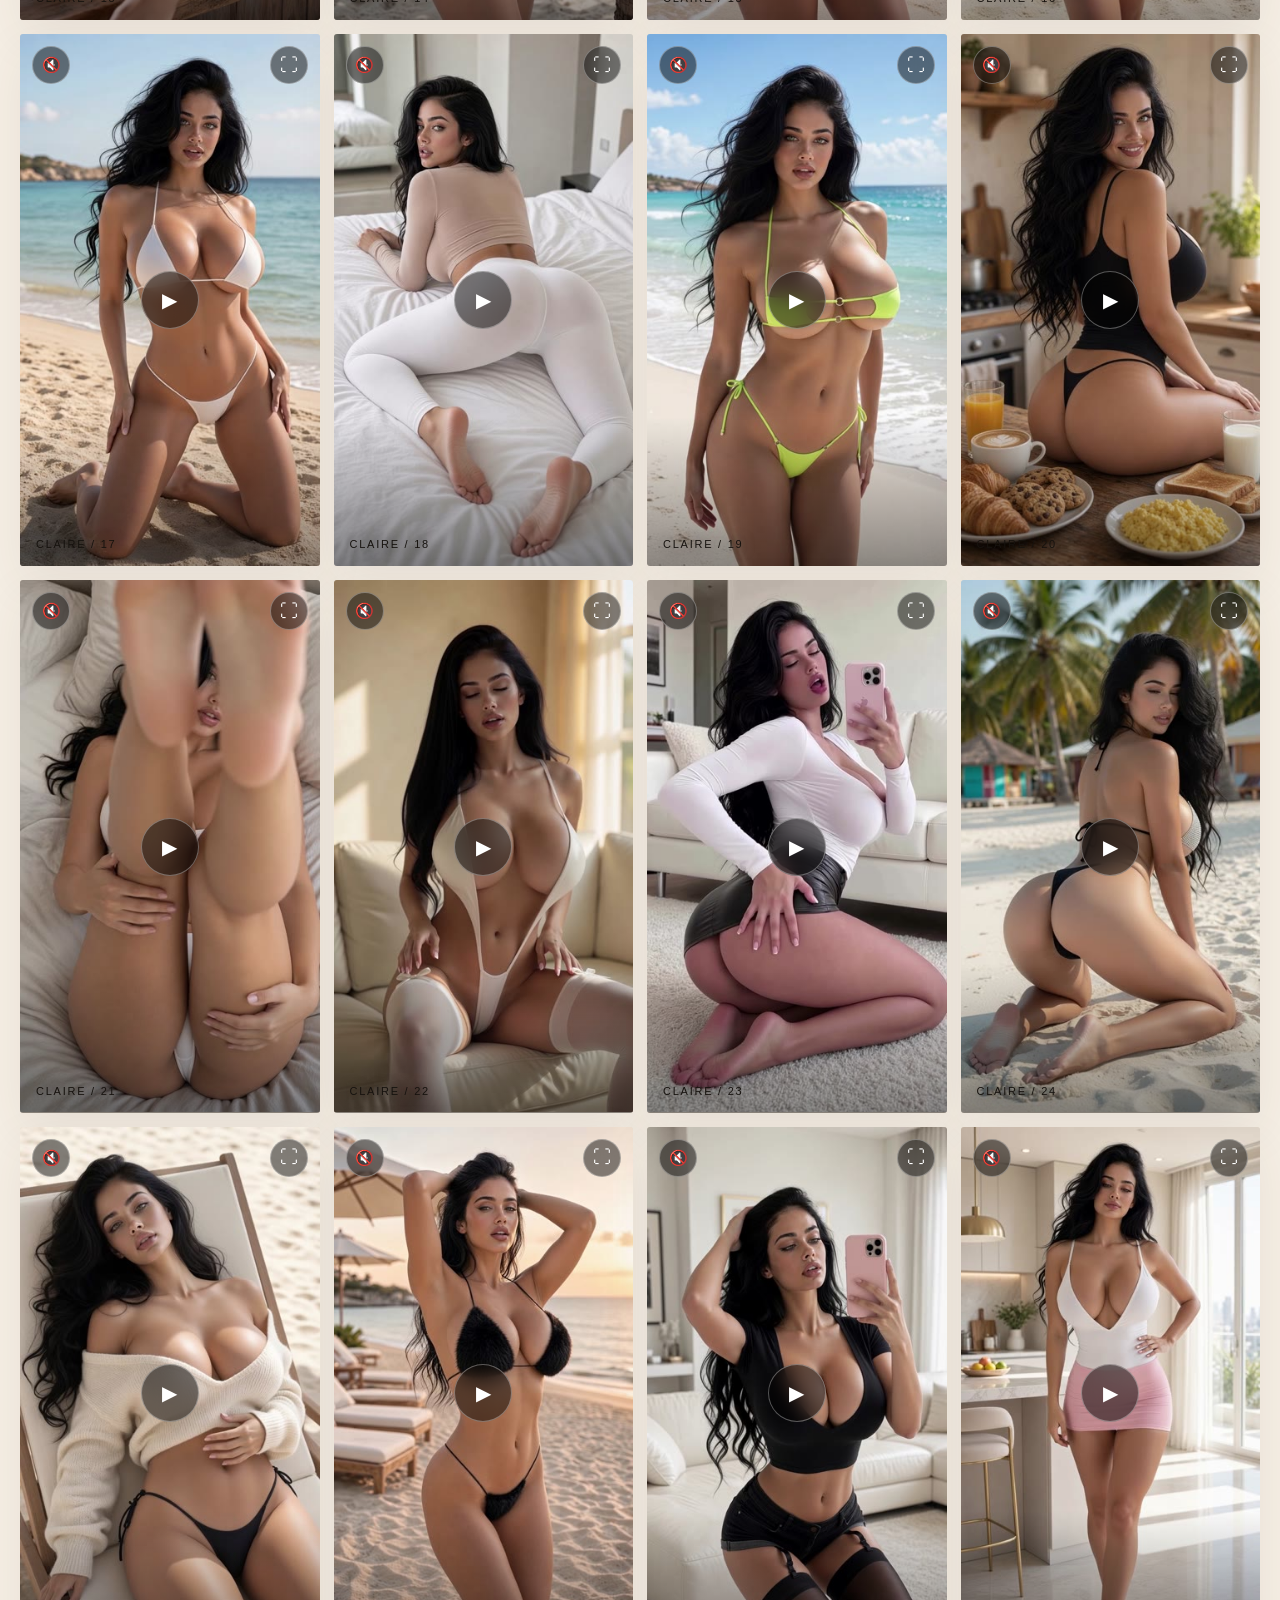
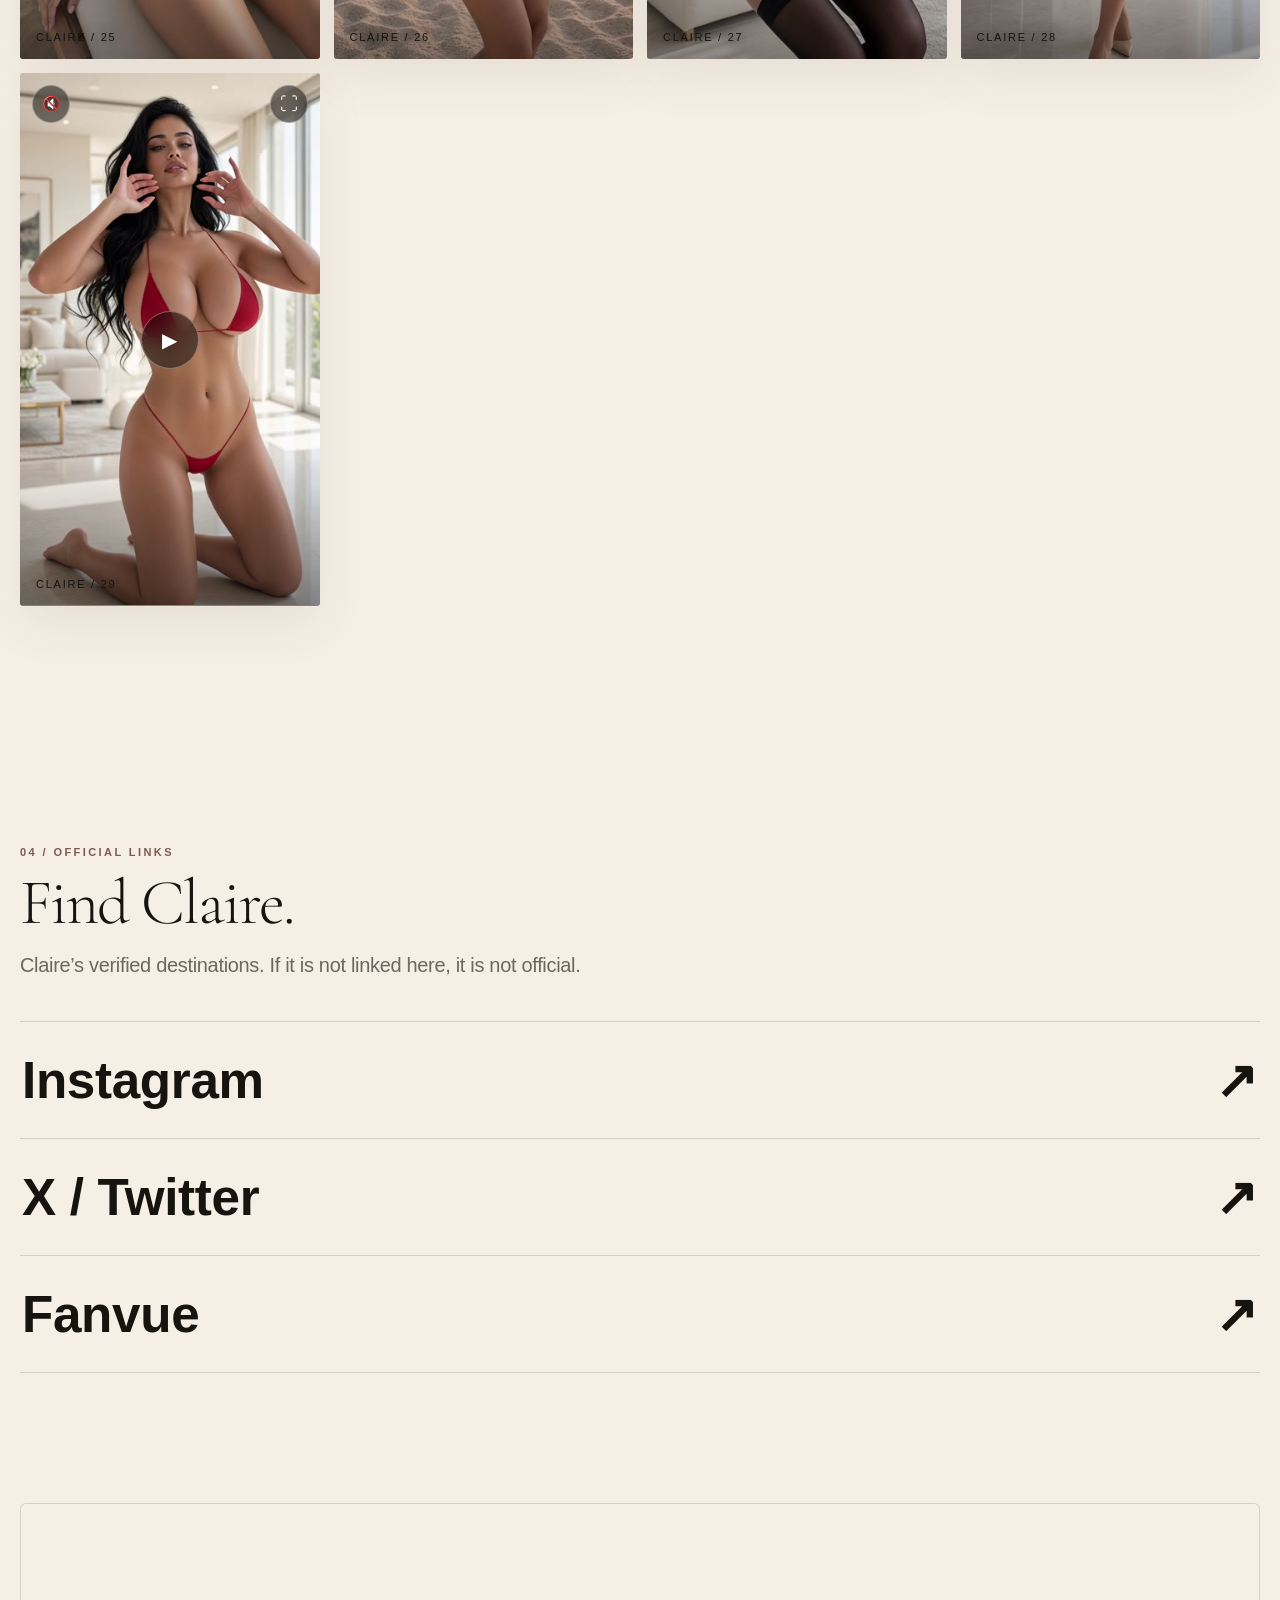
==== commit 2d0872b1: "Update index.html" ====
--- a/index.html
+++ b/index.html
@@ -743,7 +743,7 @@
 
 </head>
 <body>
-  <!-- CLAIRE V23: gallery path fixed for claire-gallery-v22/claire-gallery -->
+  <!-- CLAIRE V24: mobile hero video autoplay + correct poster -->
   <!-- CLAIRE SITE V22: 29 ORIGINAL CLIPS — CUSTOM PLAYER -->
   <div class="noise" aria-hidden="true"></div>
 
@@ -761,8 +761,8 @@
   <main>
     <section class="hero" aria-labelledby="hero-title">
       <div class="hero-media" aria-hidden="true">
-        <video class="hero-bg-video" src="assets/videos/clip-01.mp4" autoplay muted playsinline loop preload="metadata"></video>
-        <video id="heroVideo" class="hero-video" muted playsinline loop preload="metadata"></video>
+        <video class="hero-bg-video" src="assets/videos/clip-01.mp4" autoplay muted playsinline loop preload="auto" poster="assets/posters/clip-01.jpg"></video>
+        <video id="heroVideo" class="hero-video" autoplay muted playsinline loop preload="auto" poster="assets/posters/clip-01.jpg"></video>
         <div class="hero-fallback"></div>
       </div>
       <div class="hero-shade"></div>
@@ -862,7 +862,7 @@
     x: "https://x.com/claireVelvetX",
     fanvue: "https://www.fanvue.com/clairevogue",},
   heroVideo: "assets/videos/clip-01.mp4",
-  heroPoster: "claire-gallery-v22/claire-gallery/claire-photo-01.jpg",
+  heroPoster: "assets/posters/clip-01.jpg",
   gallery: [
     "claire-gallery-v22/claire-gallery/claire-photo-01.jpg",
     "claire-gallery-v22/claire-gallery/claire-photo-02.jpg",
@@ -1213,5 +1213,32 @@
 })();
 
   </script>
+
+  <script>
+  (() => {
+    const tryStartHero = () => {
+      const hero = document.getElementById('heroVideo');
+      const bg = document.querySelector('.hero-bg-video');
+      [hero, bg].forEach((video) => {
+        if (!video) return;
+        video.muted = true;
+        video.playsInline = true;
+        const p = video.play();
+        if (p && typeof p.catch === 'function') p.catch(() => {});
+      });
+    };
+
+    document.addEventListener('DOMContentLoaded', tryStartHero, { once: true });
+    document.addEventListener('visibilitychange', () => {
+      if (!document.hidden) tryStartHero();
+    });
+
+    window.addEventListener('pageshow', tryStartHero);
+    ['touchstart','pointerdown'].forEach((eventName) => {
+      document.addEventListener(eventName, tryStartHero, { once: true, passive: true });
+    });
+  })();
+  </script>
+
 </body>
 </html>
